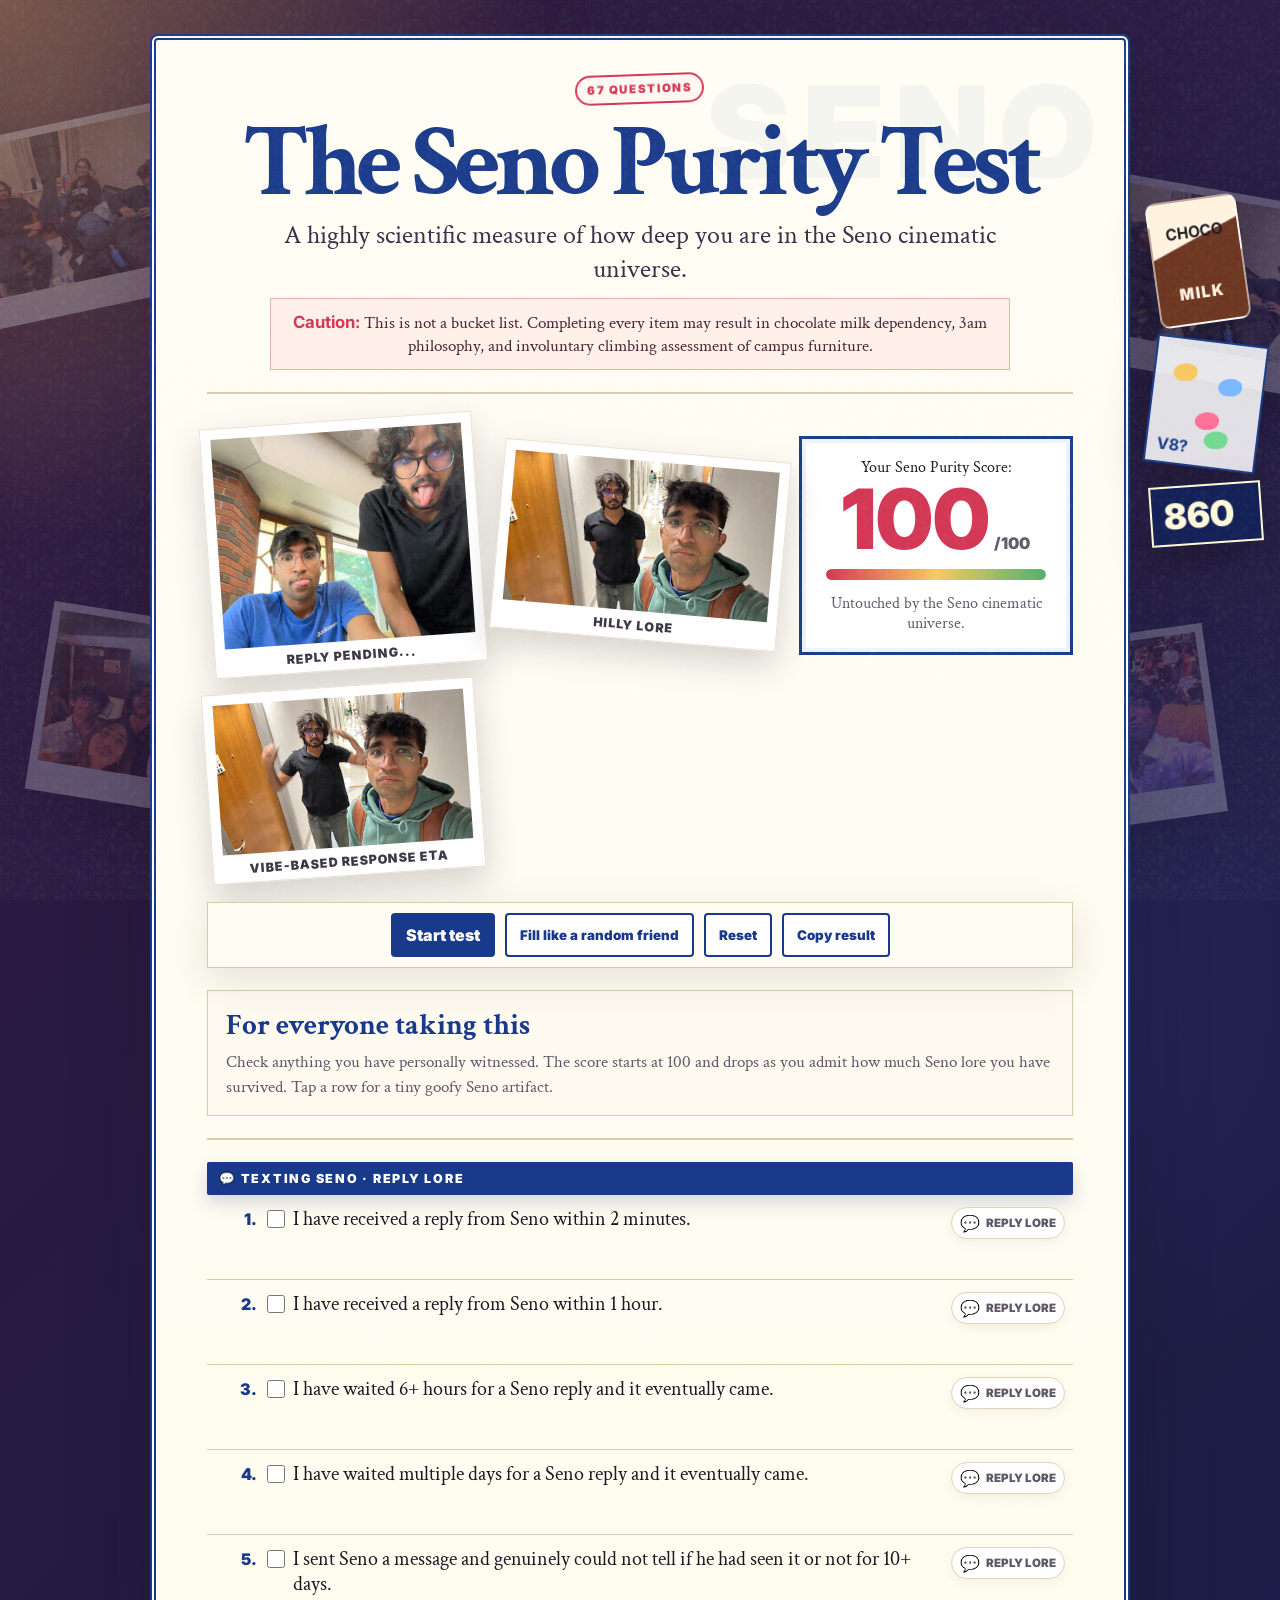
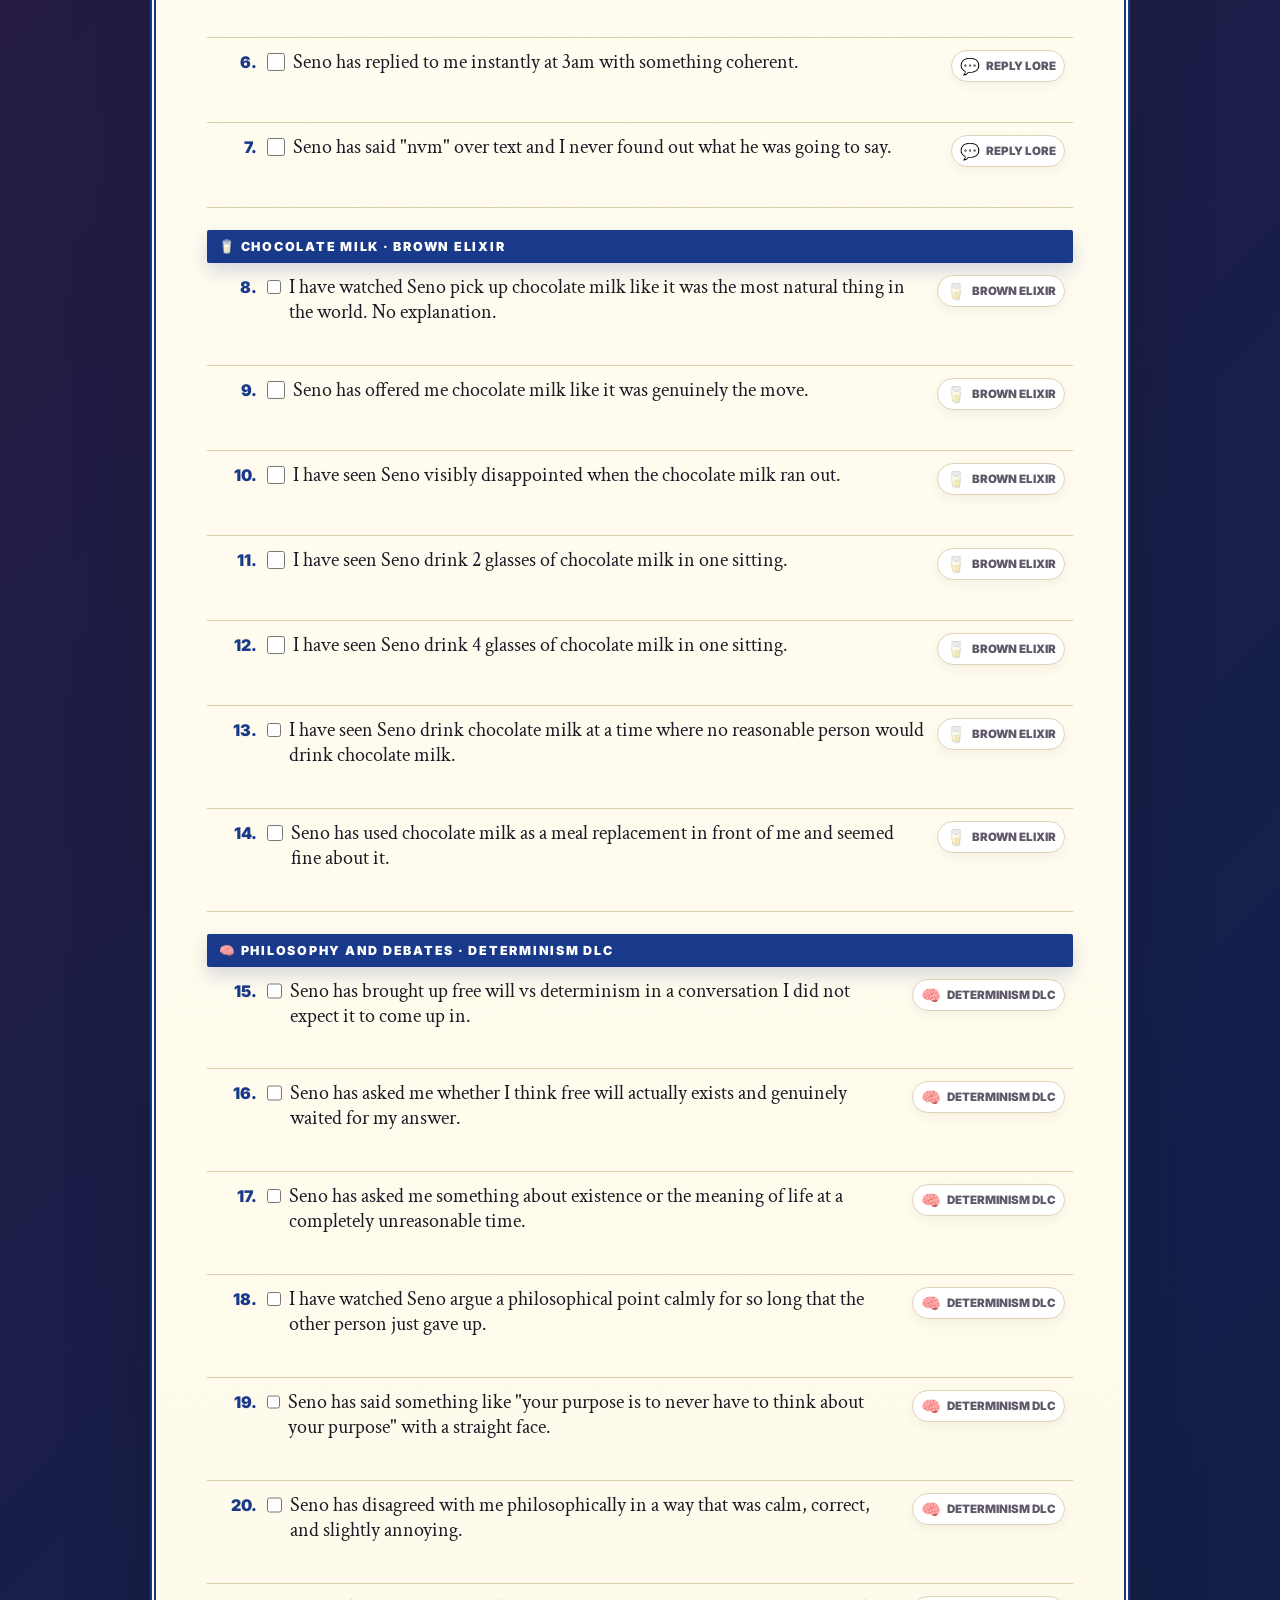
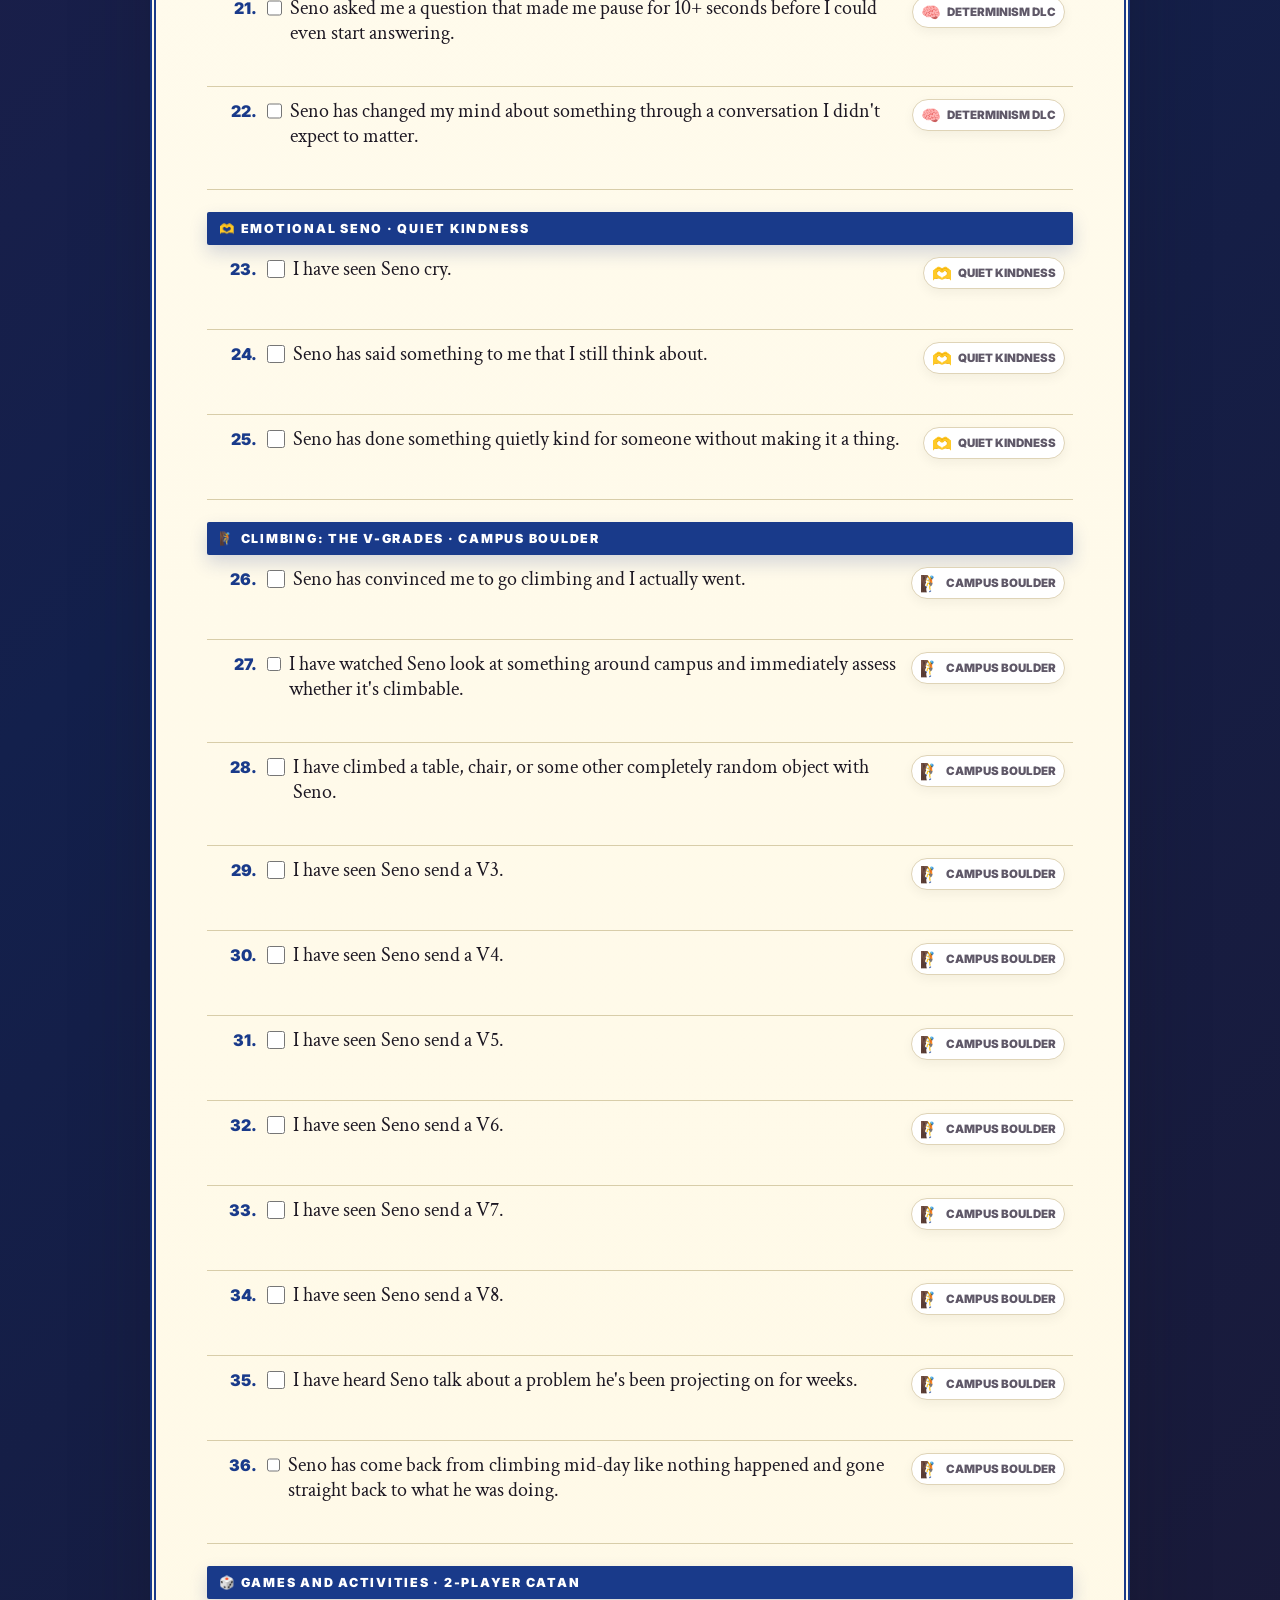
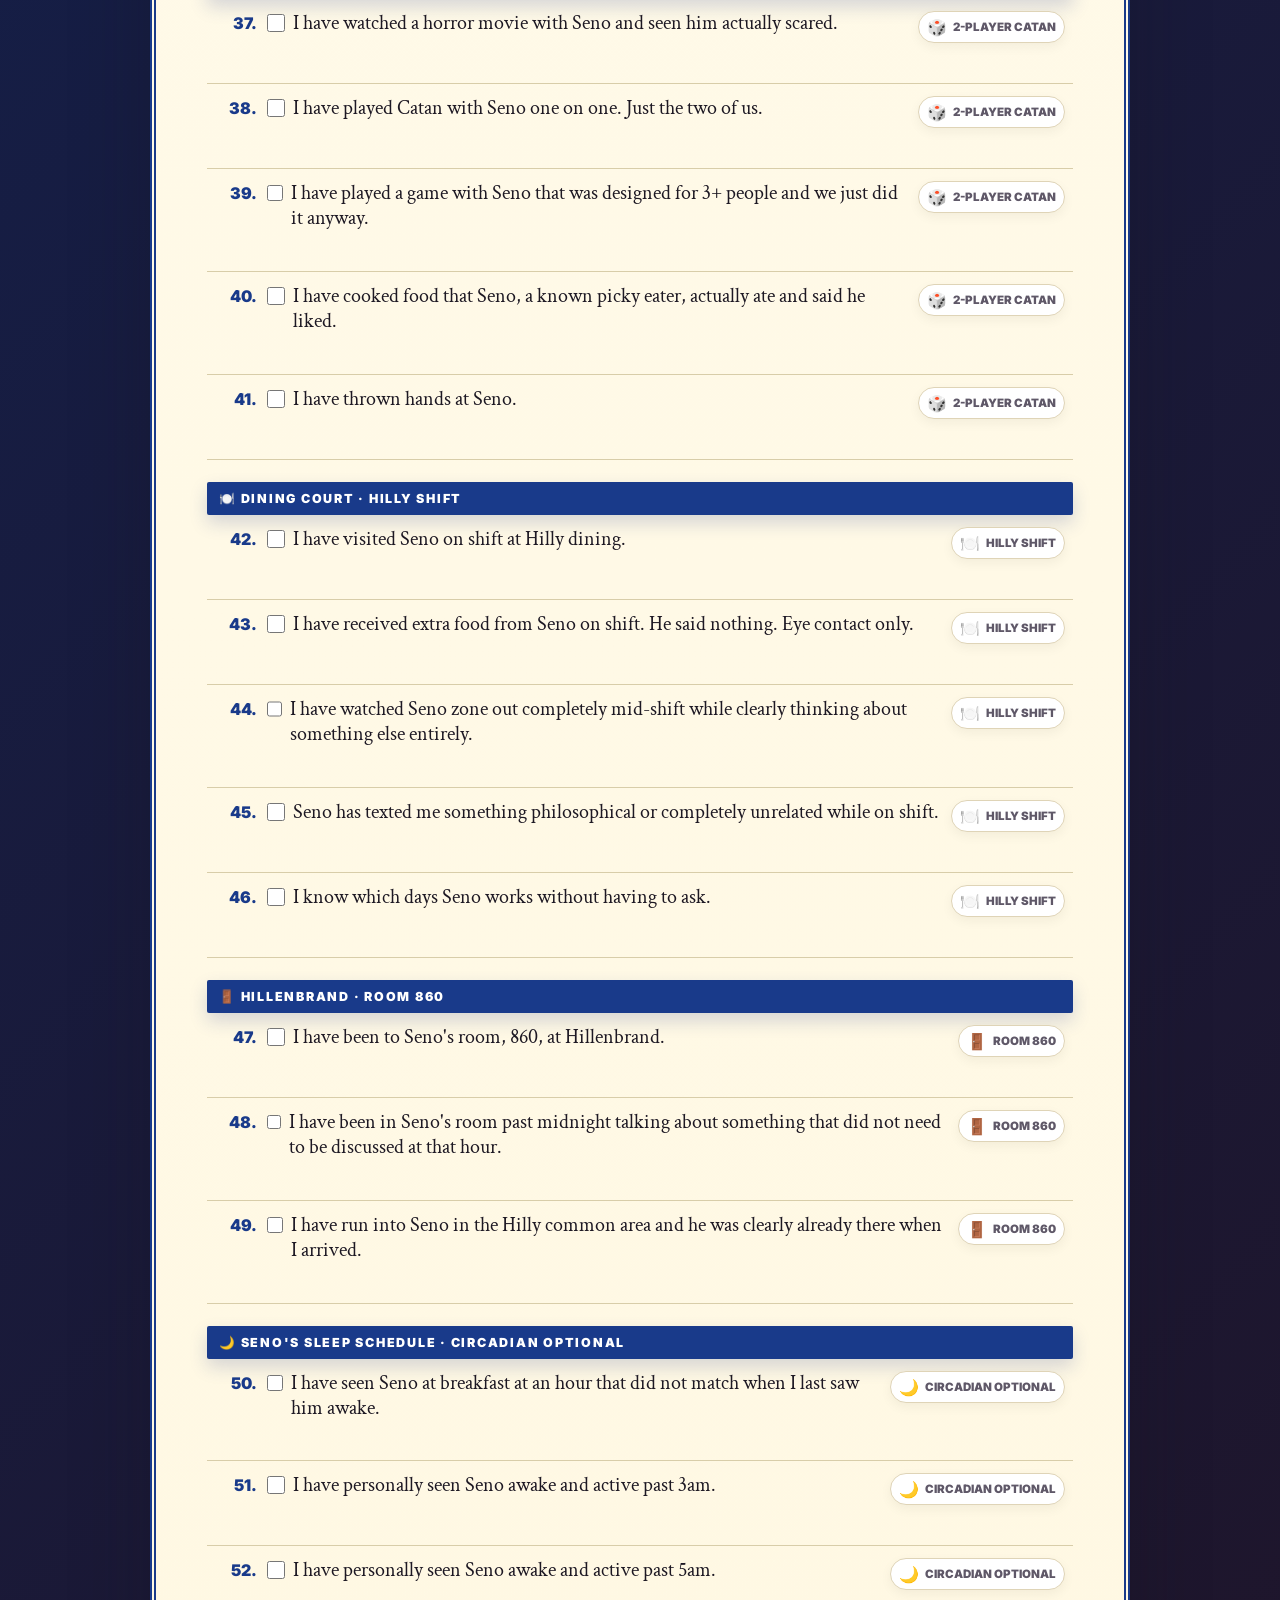
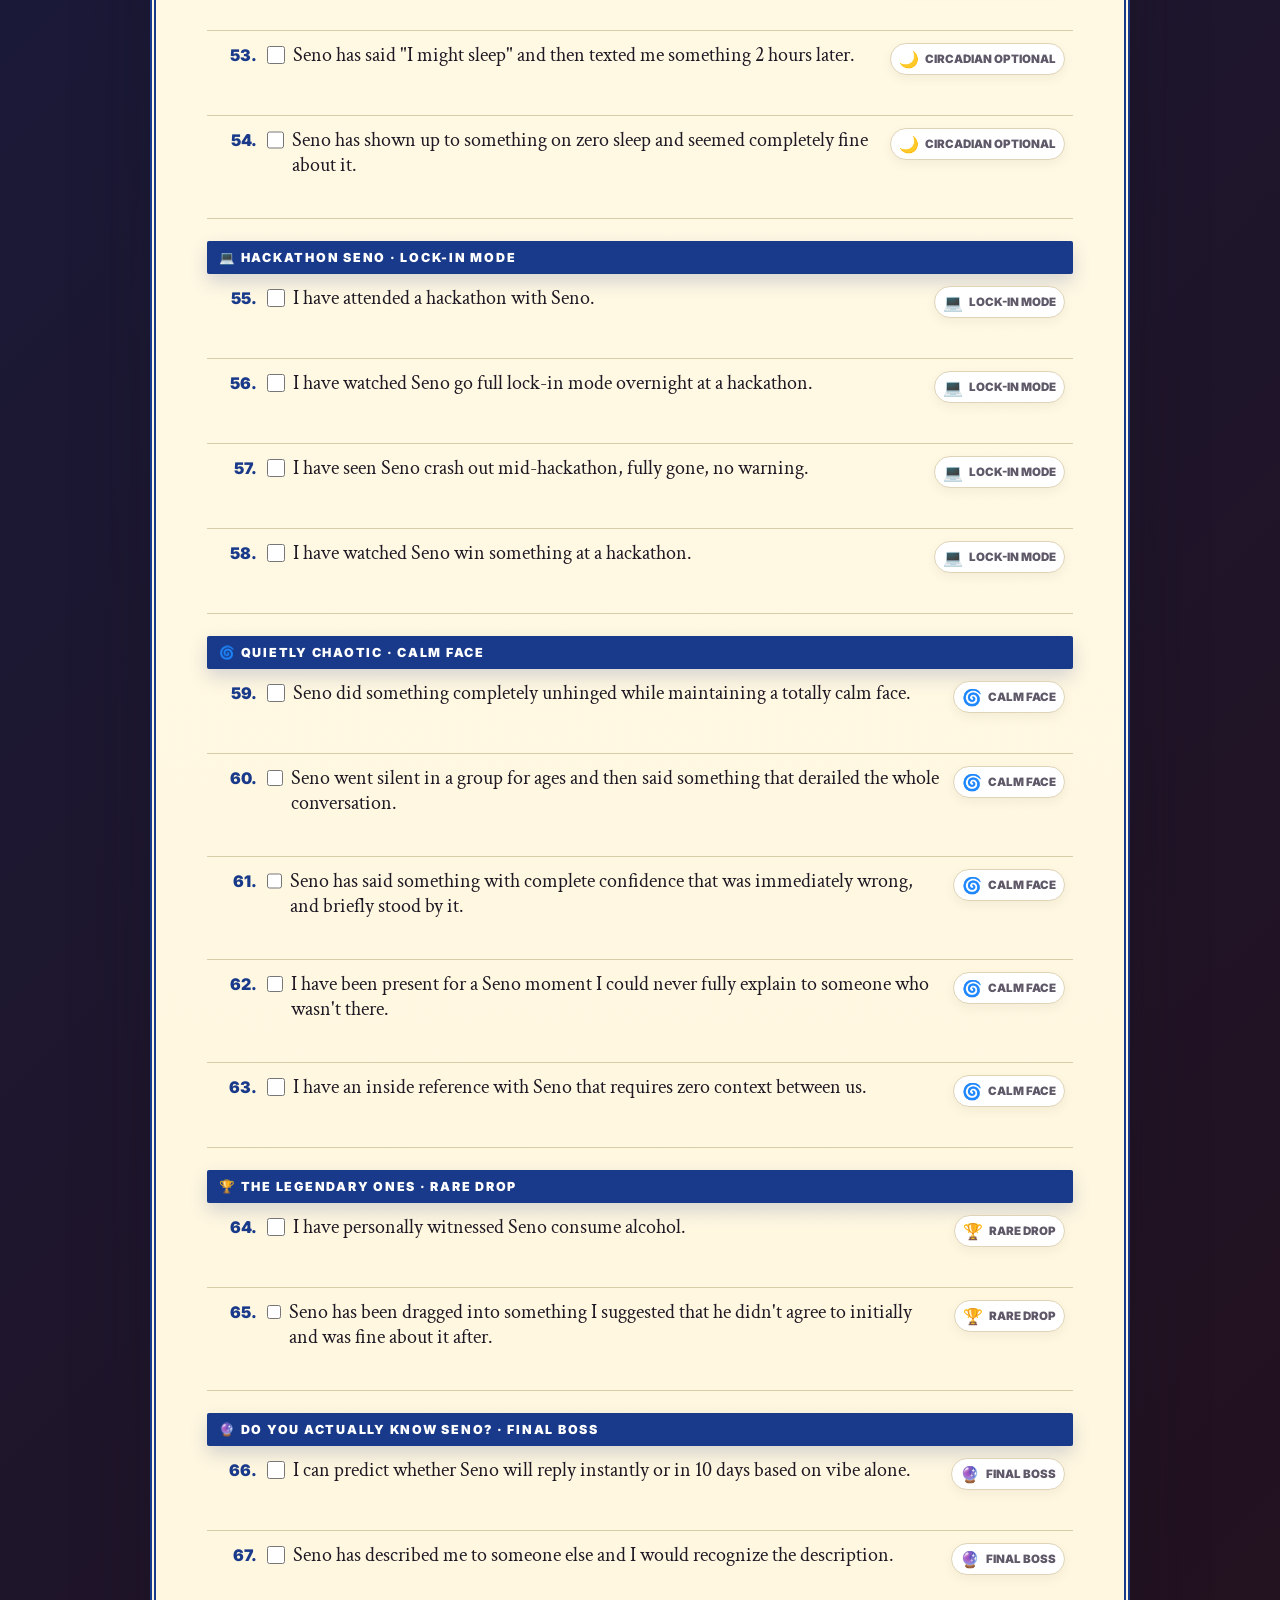
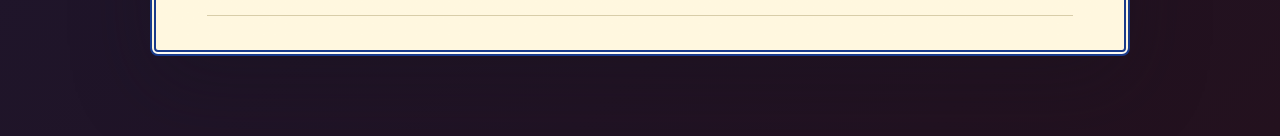
==== index.html @ 3e3de6bc "Restyle as Rice Purity style Seno test" ====
<!doctype html>
<html lang="en">
<head>
  <meta charset="utf-8" />
  <meta name="viewport" content="width=device-width, initial-scale=1" />
  <title>The Seno Purity Test</title>
  <meta name="description" content="A hella personal rice-purity-style test for everyone who knows Seno." />
  <link rel="preconnect" href="https://fonts.googleapis.com">
  <link rel="preconnect" href="https://fonts.gstatic.com" crossorigin>
  <link href="https://fonts.googleapis.com/css2?family=Crimson+Text:wght@400;600;700&family=Inter:wght@500;700;900&display=swap" rel="stylesheet">
  <link rel="stylesheet" href="styles.css" />
</head>
<body>
  <div class="bg-collage" aria-hidden="true">
    <img src="assets/seno-gallery-1.jpg" alt="" />
    <img src="assets/seno-gallery-2.jpg" alt="" />
    <img src="assets/seno-gallery-4.jpg" alt="" />
    <img src="assets/seno-gallery-8.jpg" alt="" />
  </div>

  <main class="page">
    <section class="rice-paper">
      <header class="masthead">
        <div class="stamp">67 questions</div>
        <h1>The Seno Purity Test</h1>
        <p class="subtitle">A highly scientific measure of how deep you are in the Seno cinematic universe.</p>
        <p class="caution"><strong>Caution:</strong> This is not a bucket list. Completing every item may result in chocolate milk dependency, 3am philosophy, and involuntary climbing assessment of campus furniture.</p>
      </header>

      <section class="seno-shrine" aria-label="Seno photo shrine">
        <figure class="polaroid big tilt-left"><img src="assets/seno-1.jpg" alt="Seno photo"><figcaption>reply pending...</figcaption></figure>
        <figure class="polaroid tilt-right"><img src="assets/seno-2.jpg" alt="Seno photo"><figcaption>hilly lore</figcaption></figure>
        <div class="score-box" aria-live="polite">
          <p>Your Seno Purity Score:</p>
          <output id="scoreValue">100</output>
          <span>/100</span>
          <div class="score-bar"><i id="meterFill"></i></div>
          <p id="verdict">Untouched by the Seno cinematic universe.</p>
        </div>
        <figure class="polaroid tilt-left"><img src="assets/seno-3.jpg" alt="Seno photo"><figcaption>vibe-based response ETA</figcaption></figure>
      </section>

      <nav class="actions" aria-label="test actions">
        <a href="#test" class="btn primary">Start test</a>
        <button id="randomizeBtn" class="btn" type="button">Fill like a random friend</button>
        <button id="resetBtn" class="btn" type="button">Reset</button>
        <button id="shareBtn" class="btn" type="button">Copy result</button>
      </nav>

      <section class="everyone-card">
        <h2>For everyone taking this</h2>
        <p>Check anything you have personally witnessed. The score starts at 100 and drops as you admit how much Seno lore you have survived. Tap a row for a tiny goofy Seno artifact.</p>
      </section>

      <ol class="purity-list" id="test"></ol>
    </section>

    <aside class="floating-lore" aria-label="Seno lore stickers">
      <div class="milk-3d"><b>CHOCO</b><span>MILK</span></div>
      <div class="hold-wall"><i></i><i></i><i></i><i></i><strong>V8?</strong></div>
      <div class="room-sign">860</div>
    </aside>
  </main>

  <script src="script.js"></script>
</body>
</html>
---- styles.css ----
:root{
  --ink:#1d1823;
  --muted:#5f5868;
  --paper:#fffdf4;
  --paper2:#fff7df;
  --blue:#193a8a;
  --blue2:#2c55bb;
  --red:#d23553;
  --milk:#6b351f;
  --gold:#f6c85f;
  --line:#d8cda9;
  --shadow:0 28px 80px rgba(22,18,30,.28);
}
*{box-sizing:border-box}
html{scroll-behavior:smooth}
body{
  margin:0;
  color:var(--ink);
  font-family:"Crimson Text", Georgia, serif;
  background:
    radial-gradient(circle at top left, rgba(246,200,95,.35), transparent 34rem),
    radial-gradient(circle at 80% 12%, rgba(44,85,187,.18), transparent 26rem),
    linear-gradient(135deg,#31183d 0%,#13204c 42%,#23111e 100%);
  min-height:100vh;
  overflow-x:hidden;
}
body::before{content:"";position:fixed;inset:0;pointer-events:none;opacity:.11;background-image:url("data:image/svg+xml,%3Csvg viewBox='0 0 160 160' xmlns='http://www.w3.org/2000/svg'%3E%3Cfilter id='n'%3E%3CfeTurbulence baseFrequency='.8' numOctaves='3'/%3E%3C/filter%3E%3Crect width='100%25' height='100%25' filter='url(%23n)'/%3E%3C/svg%3E");mix-blend-mode:screen;z-index:5}
.bg-collage{position:fixed;inset:0;pointer-events:none;overflow:hidden;opacity:.24;filter:saturate(1.2)}
.bg-collage img{position:absolute;width:260px;height:190px;object-fit:cover;border:8px solid #fff;border-bottom-width:30px;box-shadow:0 18px 50px rgba(0,0,0,.45);filter:blur(.2px)}
.bg-collage img:nth-child(1){left:-50px;top:120px;transform:rotate(-12deg)}
.bg-collage img:nth-child(2){right:-60px;top:190px;transform:rotate(10deg)}
.bg-collage img:nth-child(3){left:3vw;bottom:90px;transform:rotate(9deg)}
.bg-collage img:nth-child(4){right:5vw;bottom:70px;transform:rotate(-8deg)}
.page{position:relative;width:min(980px,calc(100% - 24px));margin:0 auto;padding:34px 0 80px}
.rice-paper{position:relative;background:linear-gradient(180deg,var(--paper),var(--paper2));border:6px double var(--blue);box-shadow:var(--shadow);padding:34px clamp(18px,4vw,54px);border-radius:8px}
.rice-paper::after{content:"SENO";position:absolute;right:18px;top:14px;font-family:Inter,sans-serif;font-weight:900;font-size:clamp(3rem,10vw,8rem);color:rgba(25,58,138,.045);letter-spacing:.08em;pointer-events:none}
.masthead{text-align:center;border-bottom:2px solid var(--line);padding-bottom:22px;margin-bottom:24px}
.stamp{display:inline-block;border:2px solid var(--red);color:var(--red);font-family:Inter,sans-serif;text-transform:uppercase;font-weight:900;letter-spacing:.14em;font-size:.72rem;padding:6px 10px;border-radius:999px;transform:rotate(-2deg);background:#fff7f2}
h1{font-size:clamp(3.1rem,8vw,6.7rem);line-height:.86;margin:16px 0 10px;color:var(--blue);letter-spacing:-.055em;text-wrap:balance}
.subtitle{font-size:clamp(1.2rem,2.6vw,1.65rem);margin:0 auto 12px;max-width:720px;color:#382d48}.caution{max-width:740px;margin:0 auto;padding:12px 16px;border:1px solid #e4b4a3;background:#fff1e9;color:#4a2130;font-size:1.05rem;line-height:1.35}.caution strong{font-family:Inter,sans-serif;color:var(--red)}
.seno-shrine{display:grid;grid-template-columns:1fr 1.05fr 1fr;gap:16px;align-items:center;margin:26px 0}.polaroid{margin:0;background:white;padding:10px 10px 28px;border:1px solid #e9e1ce;box-shadow:0 14px 34px rgba(39,28,54,.2);position:relative}.polaroid img{width:100%;height:150px;object-fit:cover;display:block;filter:saturate(1.08) contrast(1.02)}.polaroid.big img{height:210px}.polaroid figcaption{position:absolute;bottom:6px;left:10px;right:10px;text-align:center;font-family:Inter,sans-serif;font-weight:900;color:#3b3444;font-size:.78rem;text-transform:uppercase;letter-spacing:.08em}.tilt-left{transform:rotate(-4deg)}.tilt-right{transform:rotate(5deg)}
.score-box{text-align:center;border:3px solid var(--blue);background:#fff;padding:18px 14px;box-shadow:inset 0 0 0 4px #eef2ff}.score-box p{margin:0 0 8px}.score-box output{font-family:Inter,sans-serif;font-weight:900;color:var(--red);font-size:5.2rem;line-height:.8}.score-box span{font-family:Inter,sans-serif;font-weight:900;color:var(--muted)}.score-bar{height:11px;background:#e8dfc2;border-radius:999px;overflow:hidden;margin:14px auto;max-width:220px}.score-bar i{display:block;height:100%;width:100%;background:linear-gradient(90deg,var(--red),var(--gold),#4fb06d);border-radius:inherit;transition:width .25s}.score-box #verdict{font-size:1rem;color:var(--muted);line-height:1.25;margin:0 auto;max-width:260px}
.actions{position:sticky;top:8px;z-index:4;display:flex;justify-content:center;gap:10px;flex-wrap:wrap;margin:20px 0;padding:10px;border:1px solid var(--line);background:rgba(255,253,244,.92);backdrop-filter:blur(14px);box-shadow:0 12px 40px rgba(40,31,47,.12)}.btn{font-family:Inter,sans-serif;border:2px solid var(--blue);background:white;color:var(--blue);font-weight:900;padding:10px 13px;border-radius:4px;cursor:pointer;text-decoration:none;transition:transform .15s,box-shadow .15s}.btn:hover{transform:translateY(-2px);box-shadow:0 8px 18px rgba(25,58,138,.15)}.btn.primary{background:var(--blue);color:white}.everyone-card{border:1px solid var(--line);background:#fffaf0;padding:16px 18px;margin:22px 0}.everyone-card h2{margin:0 0 6px;color:var(--blue);font-size:1.8rem}.everyone-card p{margin:0;color:var(--muted);font-size:1.08rem;line-height:1.4}
.purity-list{list-style:none;counter-reset:item;margin:0;padding:0;display:grid;gap:0;border-top:2px solid var(--line)}.question{counter-increment:item;position:relative;display:grid;grid-template-columns:42px 1fr auto;gap:10px;align-items:start;padding:12px 8px;border-bottom:1px solid var(--line);transition:background .15s,transform .15s}.question:hover{background:#fff5db}.question.checked{background:#f2f6ff}.question::before{content:counter(item) ".";font-family:Inter,sans-serif;font-weight:900;color:var(--blue);padding-top:2px;text-align:right}.question input{width:18px;height:18px;margin:3px 8px 0 0;accent-color:var(--blue);cursor:pointer}.q-main{display:flex;align-items:flex-start;line-height:1.28;font-size:1.22rem}.q-main label{cursor:pointer}.q-badge{font-family:Inter,sans-serif;display:flex;align-items:center;gap:6px;background:white;border:1px solid #dfd4b7;border-radius:999px;padding:5px 8px;color:var(--muted);font-size:.72rem;font-weight:900;text-transform:uppercase;white-space:nowrap;box-shadow:0 4px 12px rgba(0,0,0,.05)}.q-badge b{font-size:1rem}.question .goof{grid-column:2/4;margin-top:2px;color:#806d56;font-style:italic;font-size:1rem;max-height:0;overflow:hidden;transition:max-height .2s}.question:hover .goof,.question.checked .goof{max-height:80px}.category-break{grid-column:1/-1;margin:22px 0 0;padding:9px 12px;background:var(--blue);color:white;font-family:Inter,sans-serif;font-size:.78rem;font-weight:900;text-transform:uppercase;letter-spacing:.14em;border-radius:2px;box-shadow:0 8px 18px rgba(25,58,138,.18)}
.floating-lore{position:fixed;right:18px;top:22vh;display:grid;gap:16px;z-index:2;pointer-events:none}.milk-3d,.hold-wall,.room-sign{box-shadow:0 18px 44px rgba(0,0,0,.26);transform-style:preserve-3d}.milk-3d{width:96px;height:126px;background:linear-gradient(160deg,#fff3df 0 35%,var(--milk) 36%);border:2px solid rgba(255,255,255,.55);border-radius:10px;display:grid;place-items:center;text-align:center;transform:rotate(-8deg) rotateY(-18deg);font-family:Inter,sans-serif;font-weight:900}.milk-3d span{color:#fff3df;letter-spacing:.12em}.hold-wall{width:112px;height:128px;background:rgba(255,255,255,.86);border:2px solid var(--blue);position:relative;transform:rotate(7deg)}.hold-wall i{position:absolute;width:24px;height:18px;border-radius:58% 42% 55% 45%;background:var(--gold)}.hold-wall i:nth-child(1){left:18px;top:24px}.hold-wall i:nth-child(2){right:20px;top:34px;background:#78b7ff}.hold-wall i:nth-child(3){left:45px;top:70px;background:#ff6e95}.hold-wall i:nth-child(4){right:28px;bottom:18px;background:#72d891}.hold-wall strong{position:absolute;left:10px;bottom:8px;color:var(--blue);font-family:Inter,sans-serif}.room-sign{background:#101e55;color:#fff8d9;border:2px solid #fff8d9;font-family:Inter,sans-serif;font-size:2.2rem;font-weight:900;padding:7px 12px;transform:rotate(-4deg)}
@media (max-width:1050px){.floating-lore{display:none}}
@media (max-width:760px){.page{width:min(100% - 14px,980px);padding-top:12px}.rice-paper{padding:22px 12px;border-width:4px}.seno-shrine{grid-template-columns:1fr}.polaroid{max-width:340px;margin:auto}.score-box{order:-1}.question{grid-template-columns:34px 1fr}.q-badge{grid-column:2;justify-self:start}.question .goof{grid-column:2}.q-main{font-size:1.1rem}.actions{position:static}.bg-collage{display:none}}
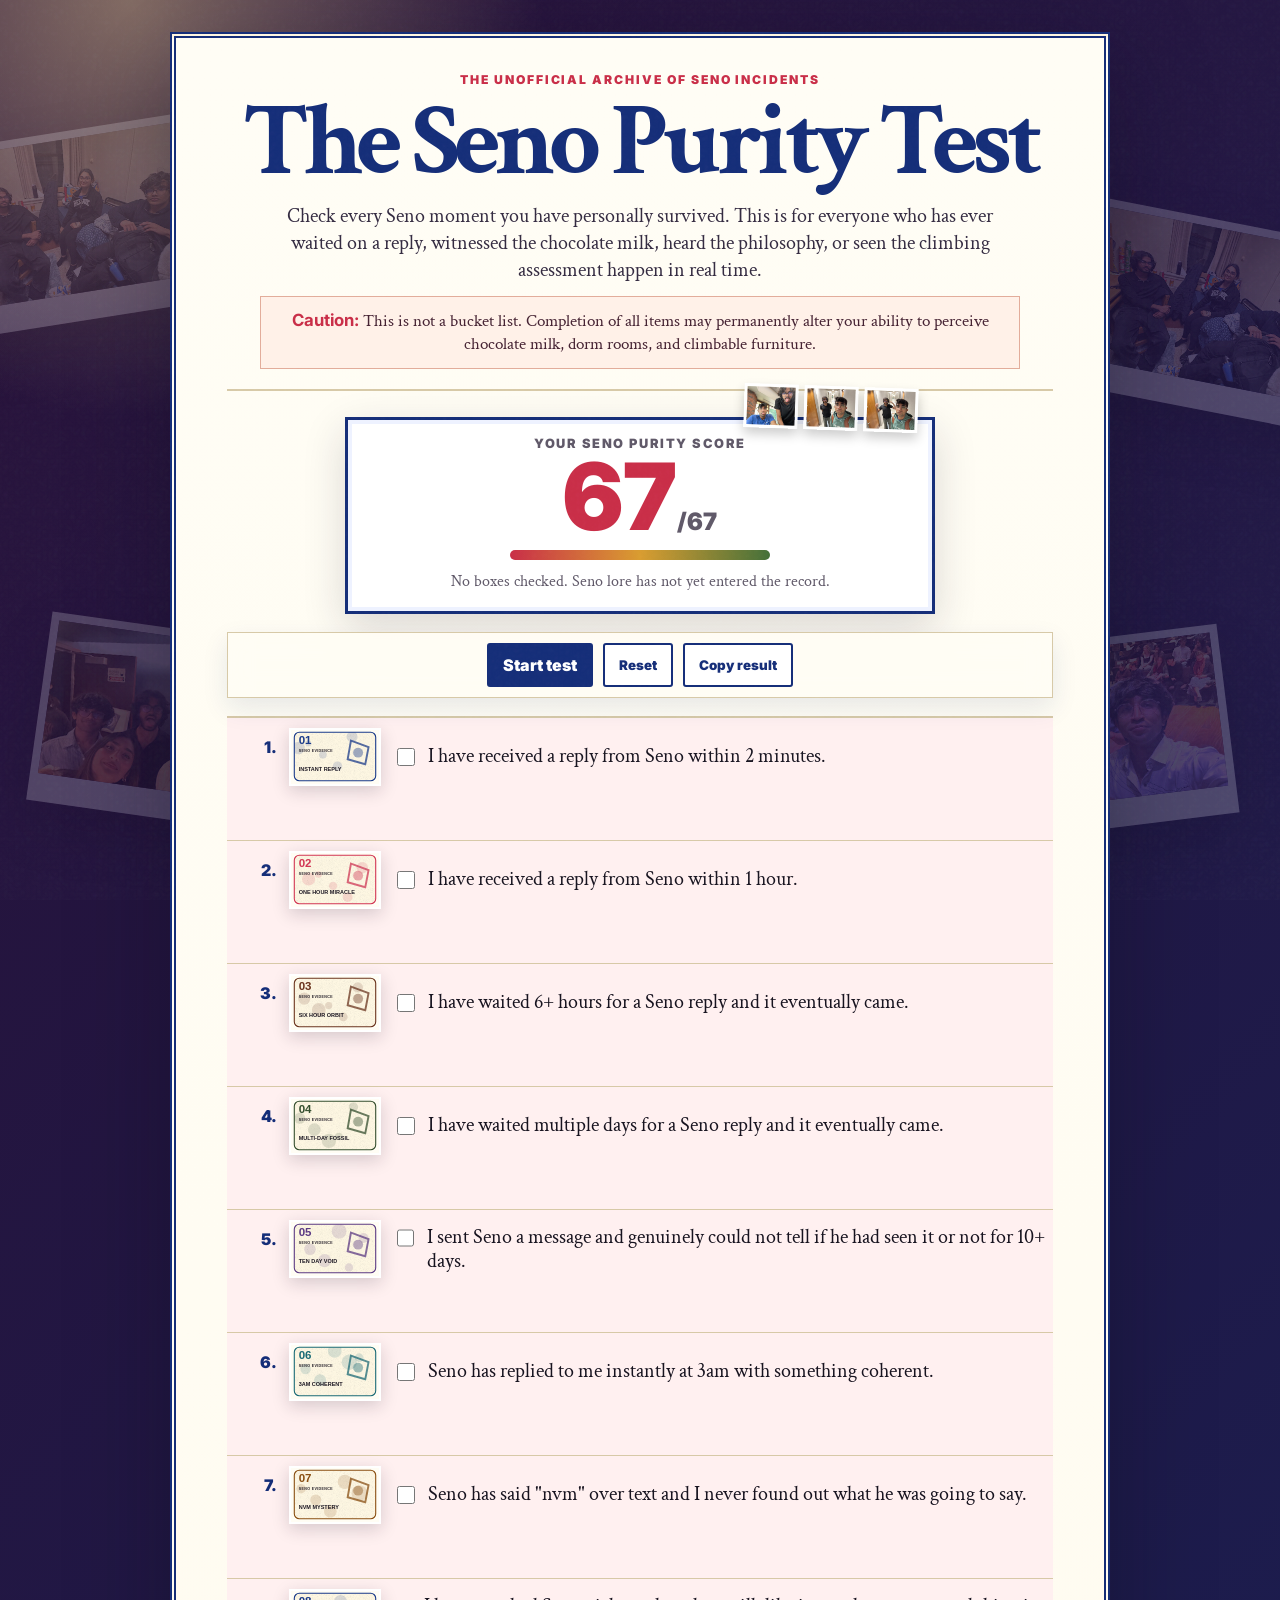
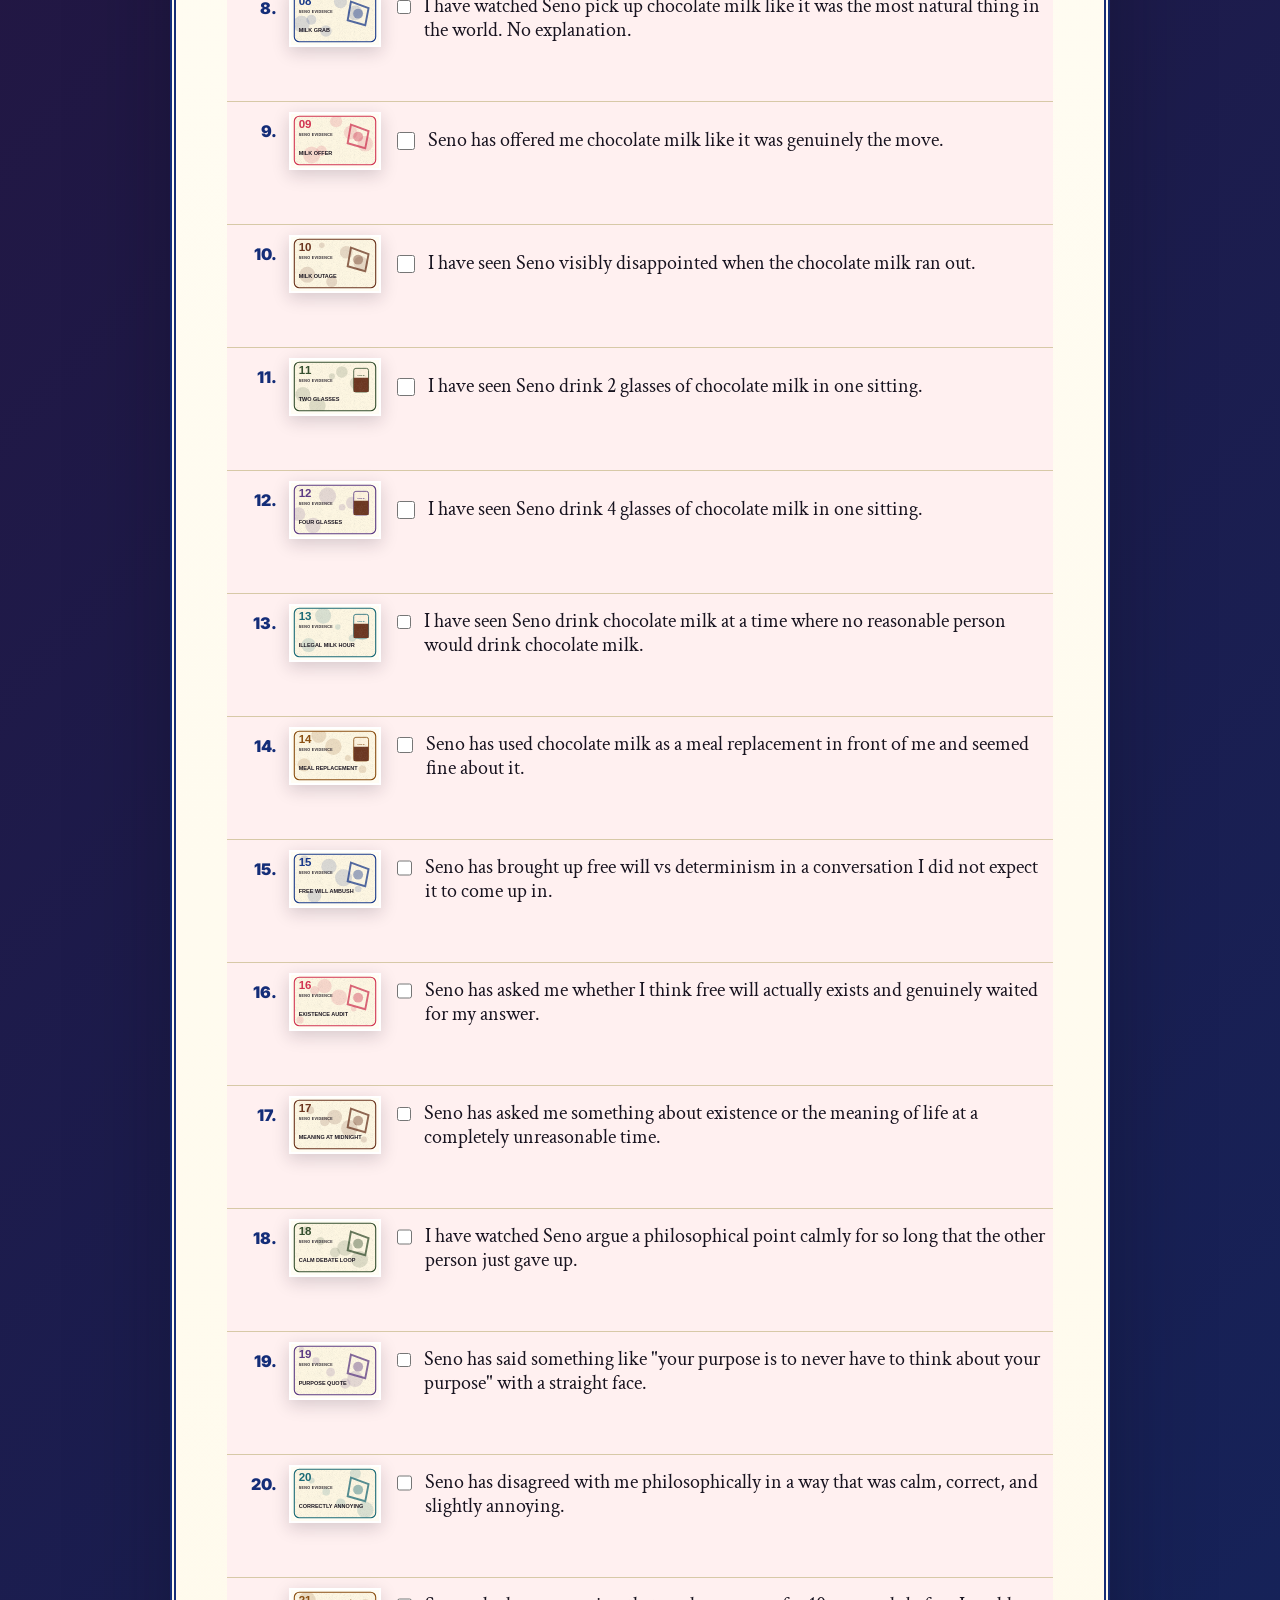
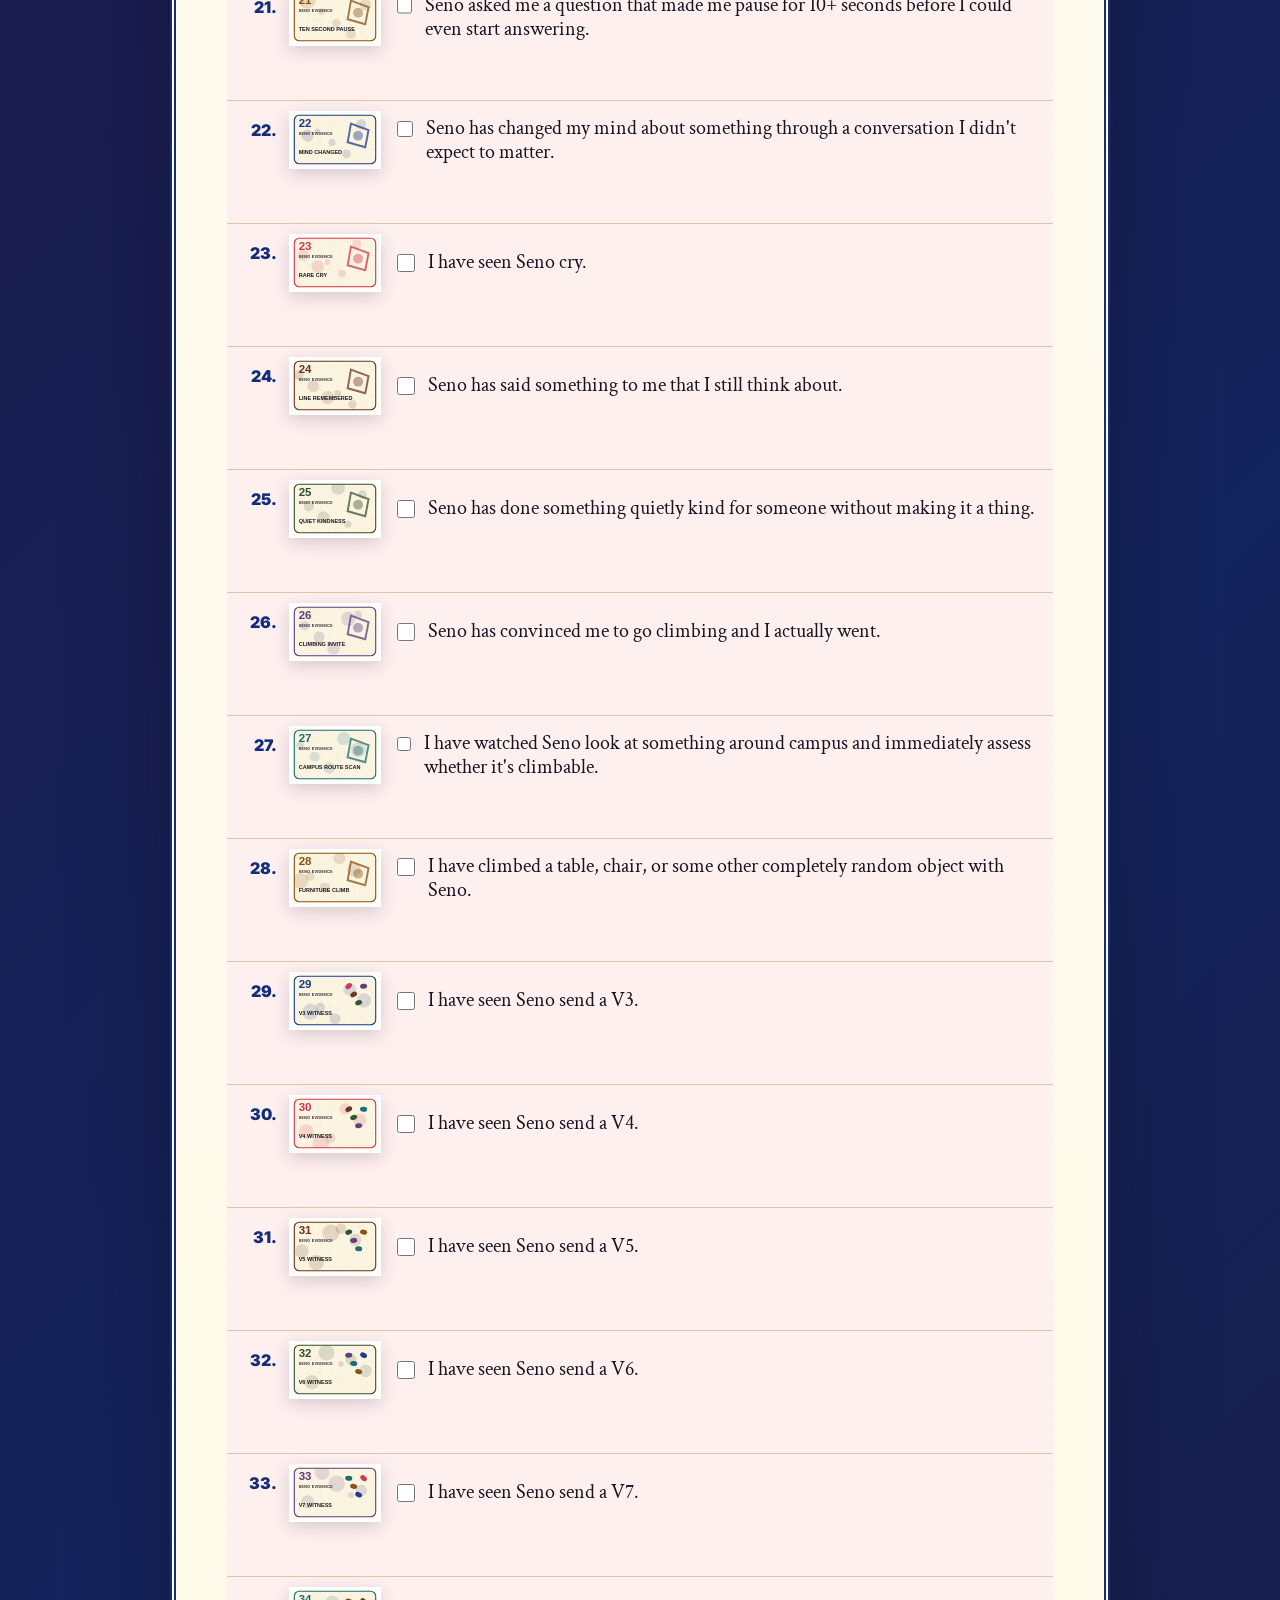
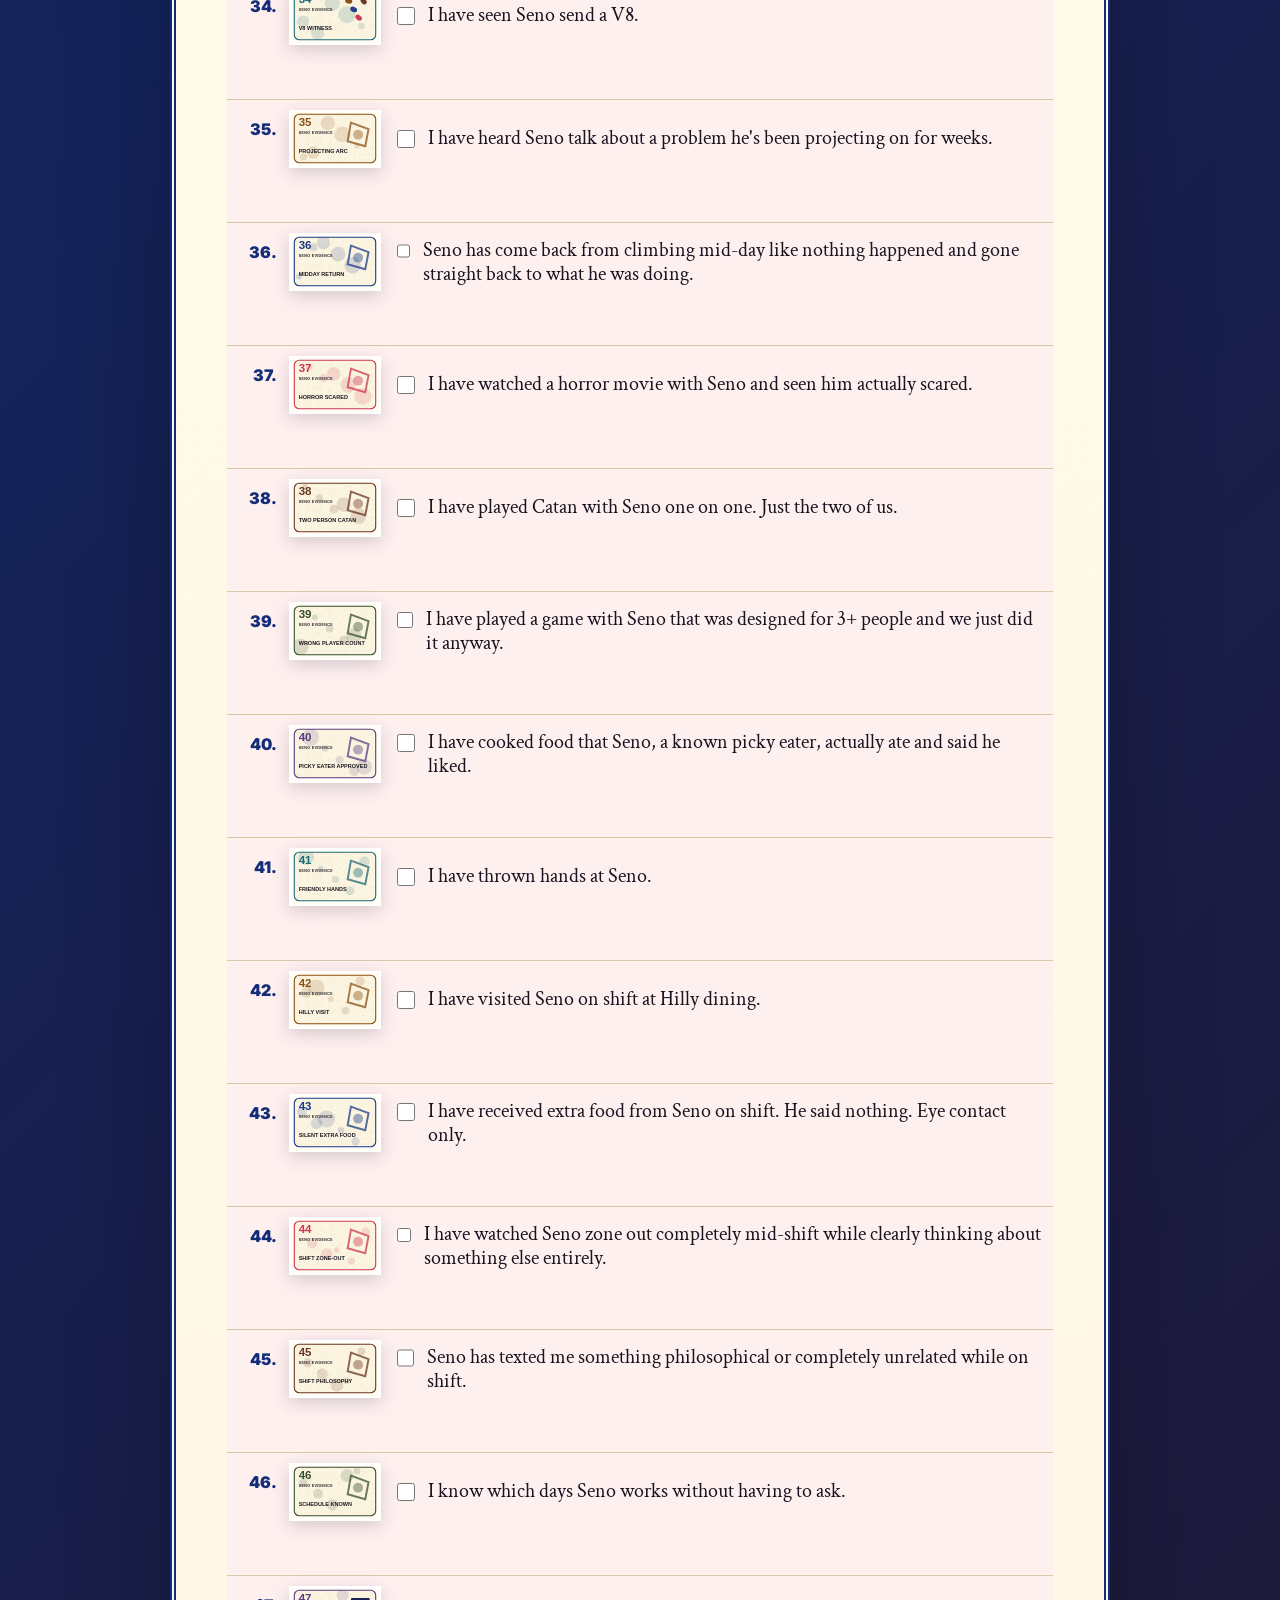
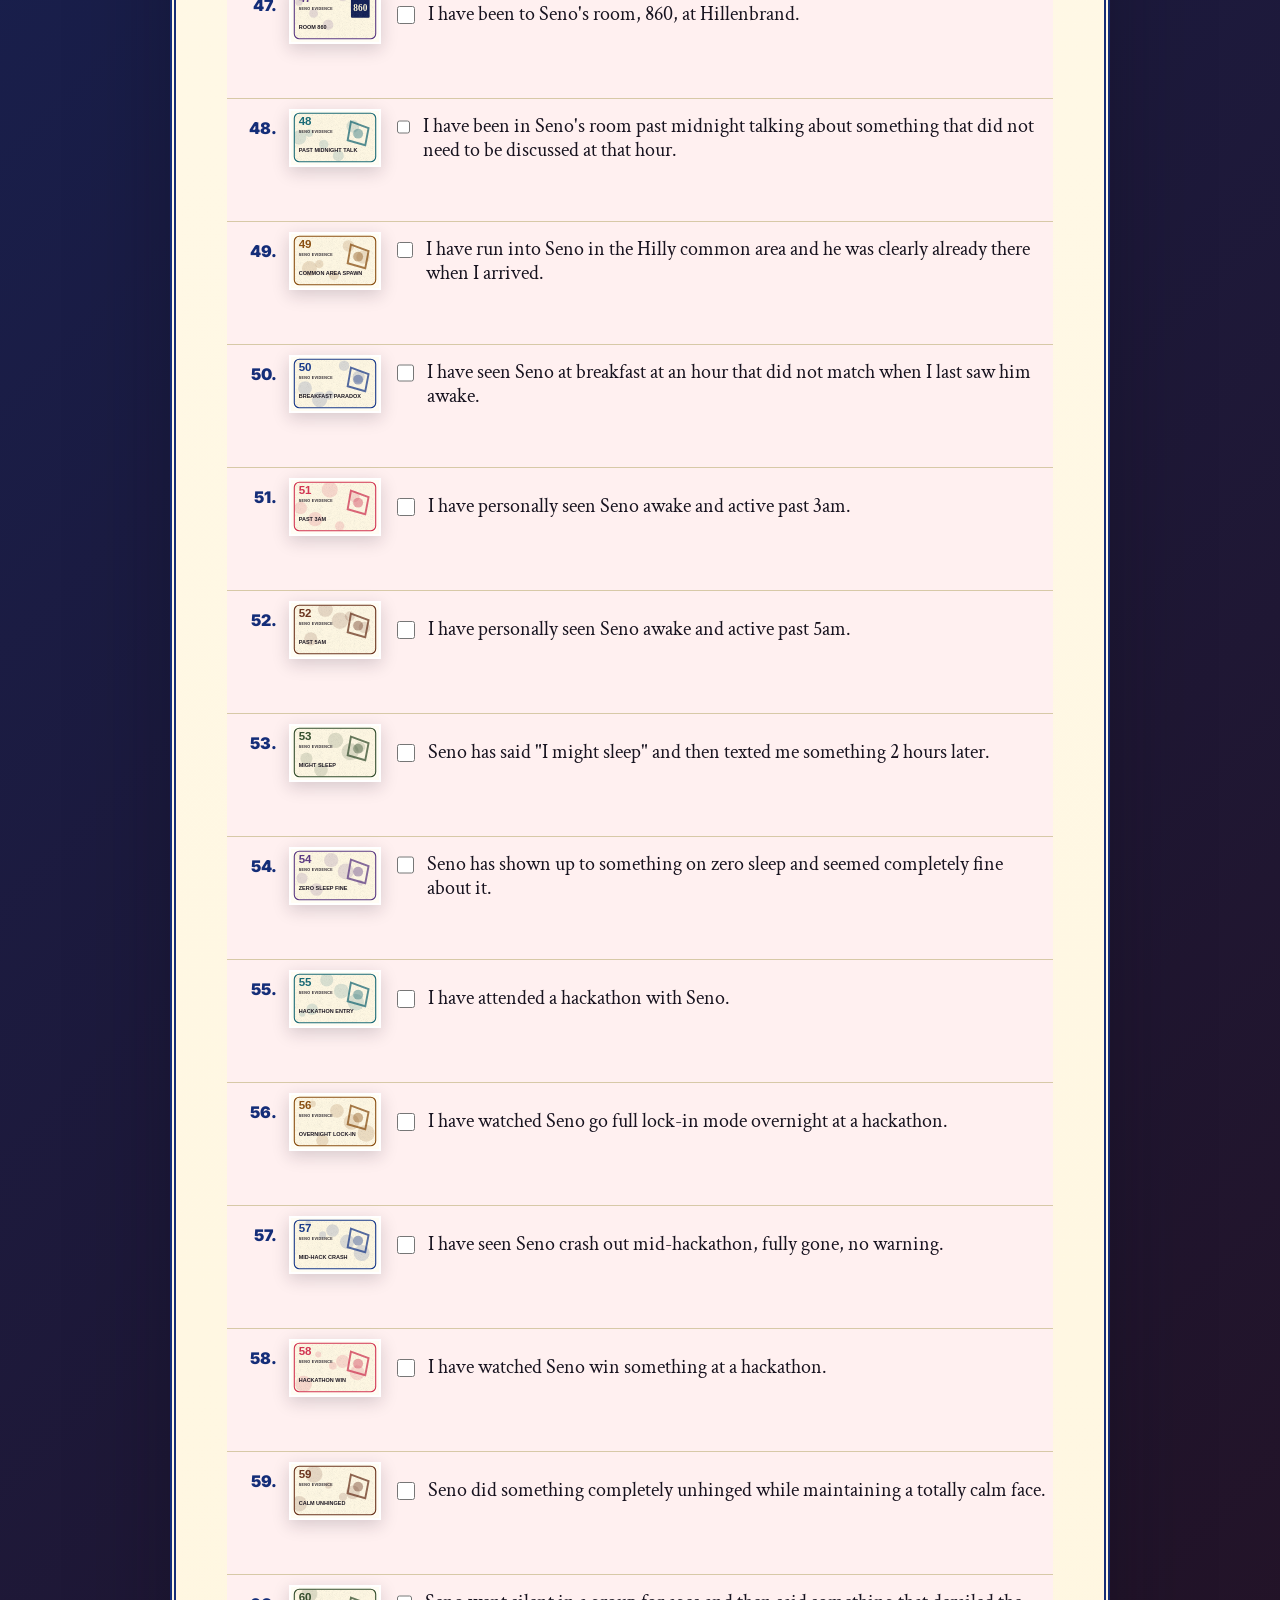
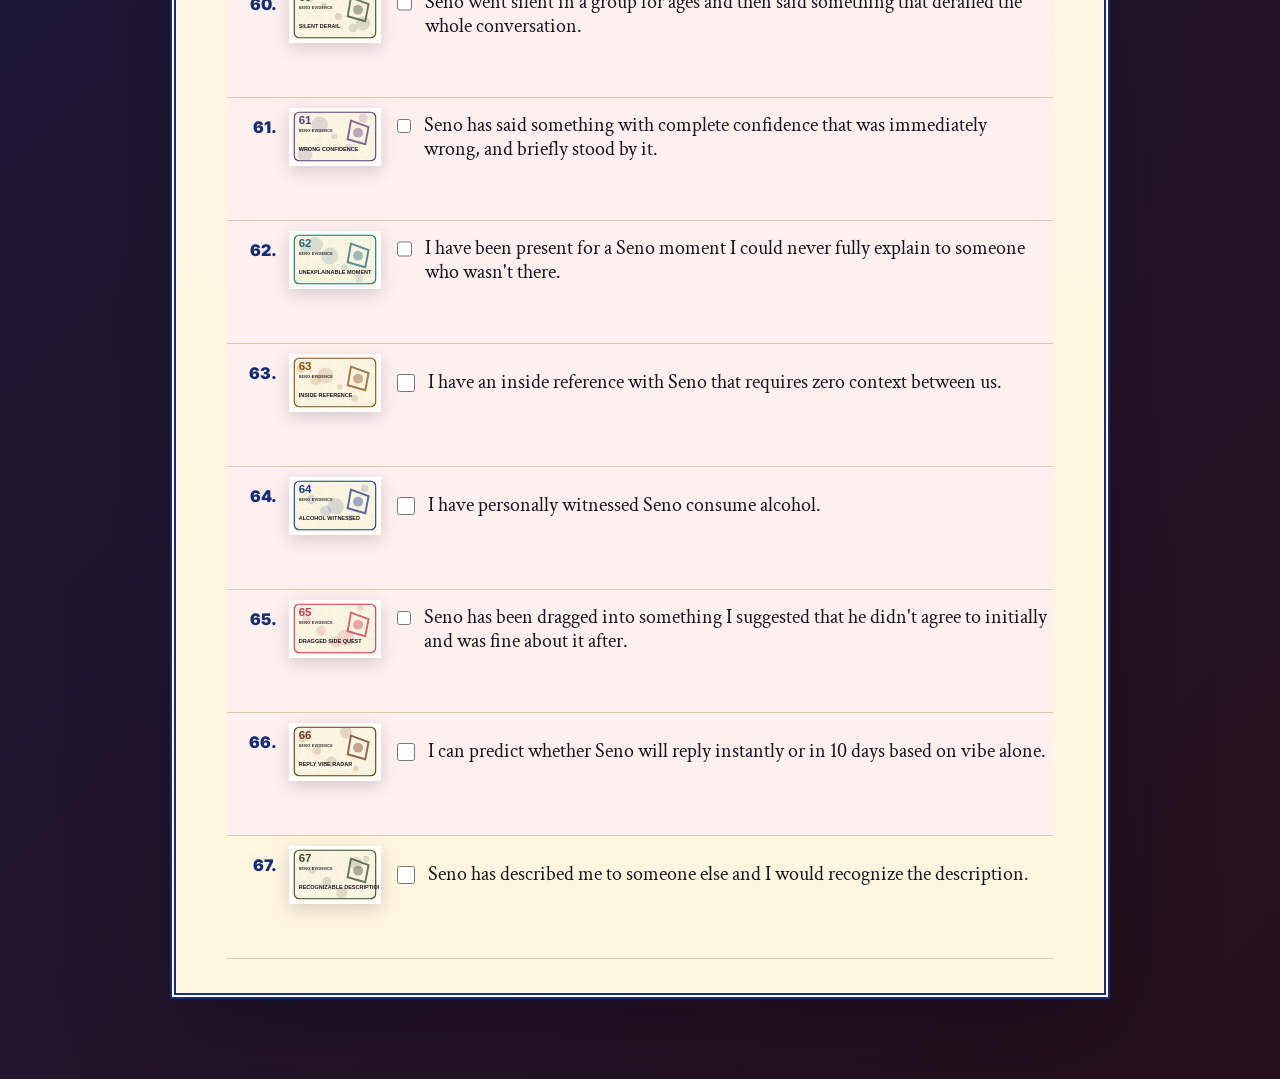
==== commit 848310b4: "Add 67 generated Seno evidence images" ====
--- a/index.html
+++ b/index.html
@@ -4,62 +4,47 @@
   <meta charset="utf-8" />
   <meta name="viewport" content="width=device-width, initial-scale=1" />
   <title>The Seno Purity Test</title>
-  <meta name="description" content="A hella personal rice-purity-style test for everyone who knows Seno." />
+  <meta name="description" content="A personal Rice Purity Test-style checklist for Seno lore." />
   <link rel="preconnect" href="https://fonts.googleapis.com">
   <link rel="preconnect" href="https://fonts.gstatic.com" crossorigin>
-  <link href="https://fonts.googleapis.com/css2?family=Crimson+Text:wght@400;600;700&family=Inter:wght@500;700;900&display=swap" rel="stylesheet">
+  <link href="https://fonts.googleapis.com/css2?family=Crimson+Text:wght@400;600;700&family=Inter:wght@600;800;900&display=swap" rel="stylesheet">
   <link rel="stylesheet" href="styles.css" />
 </head>
 <body>
-  <div class="bg-collage" aria-hidden="true">
+  <div class="photo-haze" aria-hidden="true">
     <img src="assets/seno-gallery-1.jpg" alt="" />
     <img src="assets/seno-gallery-2.jpg" alt="" />
     <img src="assets/seno-gallery-4.jpg" alt="" />
     <img src="assets/seno-gallery-8.jpg" alt="" />
   </div>
 
-  <main class="page">
-    <section class="rice-paper">
-      <header class="masthead">
-        <div class="stamp">67 questions</div>
-        <h1>The Seno Purity Test</h1>
-        <p class="subtitle">A highly scientific measure of how deep you are in the Seno cinematic universe.</p>
-        <p class="caution"><strong>Caution:</strong> This is not a bucket list. Completing every item may result in chocolate milk dependency, 3am philosophy, and involuntary climbing assessment of campus furniture.</p>
-      </header>
+  <main class="paper">
+    <header class="masthead">
+      <p class="kicker">The unofficial archive of Seno incidents</p>
+      <h1>The Seno Purity Test</h1>
+      <p class="intro">Check every Seno moment you have personally survived. This is for everyone who has ever waited on a reply, witnessed the chocolate milk, heard the philosophy, or seen the climbing assessment happen in real time.</p>
+      <p class="warning"><strong>Caution:</strong> This is not a bucket list. Completion of all items may permanently alter your ability to perceive chocolate milk, dorm rooms, and climbable furniture.</p>
+    </header>
 
-      <section class="seno-shrine" aria-label="Seno photo shrine">
-        <figure class="polaroid big tilt-left"><img src="assets/seno-1.jpg" alt="Seno photo"><figcaption>reply pending...</figcaption></figure>
-        <figure class="polaroid tilt-right"><img src="assets/seno-2.jpg" alt="Seno photo"><figcaption>hilly lore</figcaption></figure>
-        <div class="score-box" aria-live="polite">
-          <p>Your Seno Purity Score:</p>
-          <output id="scoreValue">100</output>
-          <span>/100</span>
-          <div class="score-bar"><i id="meterFill"></i></div>
-          <p id="verdict">Untouched by the Seno cinematic universe.</p>
-        </div>
-        <figure class="polaroid tilt-left"><img src="assets/seno-3.jpg" alt="Seno photo"><figcaption>vibe-based response ETA</figcaption></figure>
-      </section>
-
-      <nav class="actions" aria-label="test actions">
-        <a href="#test" class="btn primary">Start test</a>
-        <button id="randomizeBtn" class="btn" type="button">Fill like a random friend</button>
-        <button id="resetBtn" class="btn" type="button">Reset</button>
-        <button id="shareBtn" class="btn" type="button">Copy result</button>
-      </nav>
-
-      <section class="everyone-card">
-        <h2>For everyone taking this</h2>
-        <p>Check anything you have personally witnessed. The score starts at 100 and drops as you admit how much Seno lore you have survived. Tap a row for a tiny goofy Seno artifact.</p>
-      </section>
-
-      <ol class="purity-list" id="test"></ol>
+    <section class="score-card" aria-live="polite">
+      <div class="photo-strip" aria-hidden="true">
+        <img src="assets/seno-1.jpg" alt="" />
+        <img src="assets/seno-2.jpg" alt="" />
+        <img src="assets/seno-3.jpg" alt="" />
+      </div>
+      <p class="score-label">Your Seno Purity Score</p>
+      <div class="score-line"><output id="scoreValue">67</output><span id="scoreTotal">/67</span></div>
+      <div class="score-bar"><i id="meterFill"></i></div>
+      <p id="verdict">No boxes checked. Seno lore has not yet entered the record.</p>
     </section>
 
-    <aside class="floating-lore" aria-label="Seno lore stickers">
-      <div class="milk-3d"><b>CHOCO</b><span>MILK</span></div>
-      <div class="hold-wall"><i></i><i></i><i></i><i></i><strong>V8?</strong></div>
-      <div class="room-sign">860</div>
-    </aside>
+    <nav class="actions" aria-label="test actions">
+      <a href="#test" class="btn primary">Start test</a>
+      <button id="resetBtn" class="btn" type="button">Reset</button>
+      <button id="shareBtn" class="btn" type="button">Copy result</button>
+    </nav>
+
+    <ol class="purity-list" id="test"></ol>
   </main>
 
   <script src="script.js"></script>
--- a/styles.css
+++ b/styles.css
@@ -1,47 +1,20 @@
 :root{
-  --ink:#1d1823;
+  --ink:#17131f;
   --muted:#5f5868;
-  --paper:#fffdf4;
-  --paper2:#fff7df;
-  --blue:#193a8a;
-  --blue2:#2c55bb;
-  --red:#d23553;
-  --milk:#6b351f;
-  --gold:#f6c85f;
-  --line:#d8cda9;
-  --shadow:0 28px 80px rgba(22,18,30,.28);
+  --paper:#fffdf5;
+  --paper-warm:#fff6df;
+  --blue:#142d78;
+  --red:#c92d47;
+  --line:#d7c9a7;
+  --shadow:0 30px 90px rgba(13,10,22,.34);
 }
 *{box-sizing:border-box}
 html{scroll-behavior:smooth}
-body{
-  margin:0;
-  color:var(--ink);
-  font-family:"Crimson Text", Georgia, serif;
-  background:
-    radial-gradient(circle at top left, rgba(246,200,95,.35), transparent 34rem),
-    radial-gradient(circle at 80% 12%, rgba(44,85,187,.18), transparent 26rem),
-    linear-gradient(135deg,#31183d 0%,#13204c 42%,#23111e 100%);
-  min-height:100vh;
-  overflow-x:hidden;
-}
-body::before{content:"";position:fixed;inset:0;pointer-events:none;opacity:.11;background-image:url("data:image/svg+xml,%3Csvg viewBox='0 0 160 160' xmlns='http://www.w3.org/2000/svg'%3E%3Cfilter id='n'%3E%3CfeTurbulence baseFrequency='.8' numOctaves='3'/%3E%3C/filter%3E%3Crect width='100%25' height='100%25' filter='url(%23n)'/%3E%3C/svg%3E");mix-blend-mode:screen;z-index:5}
-.bg-collage{position:fixed;inset:0;pointer-events:none;overflow:hidden;opacity:.24;filter:saturate(1.2)}
-.bg-collage img{position:absolute;width:260px;height:190px;object-fit:cover;border:8px solid #fff;border-bottom-width:30px;box-shadow:0 18px 50px rgba(0,0,0,.45);filter:blur(.2px)}
-.bg-collage img:nth-child(1){left:-50px;top:120px;transform:rotate(-12deg)}
-.bg-collage img:nth-child(2){right:-60px;top:190px;transform:rotate(10deg)}
-.bg-collage img:nth-child(3){left:3vw;bottom:90px;transform:rotate(9deg)}
-.bg-collage img:nth-child(4){right:5vw;bottom:70px;transform:rotate(-8deg)}
-.page{position:relative;width:min(980px,calc(100% - 24px));margin:0 auto;padding:34px 0 80px}
-.rice-paper{position:relative;background:linear-gradient(180deg,var(--paper),var(--paper2));border:6px double var(--blue);box-shadow:var(--shadow);padding:34px clamp(18px,4vw,54px);border-radius:8px}
-.rice-paper::after{content:"SENO";position:absolute;right:18px;top:14px;font-family:Inter,sans-serif;font-weight:900;font-size:clamp(3rem,10vw,8rem);color:rgba(25,58,138,.045);letter-spacing:.08em;pointer-events:none}
-.masthead{text-align:center;border-bottom:2px solid var(--line);padding-bottom:22px;margin-bottom:24px}
-.stamp{display:inline-block;border:2px solid var(--red);color:var(--red);font-family:Inter,sans-serif;text-transform:uppercase;font-weight:900;letter-spacing:.14em;font-size:.72rem;padding:6px 10px;border-radius:999px;transform:rotate(-2deg);background:#fff7f2}
-h1{font-size:clamp(3.1rem,8vw,6.7rem);line-height:.86;margin:16px 0 10px;color:var(--blue);letter-spacing:-.055em;text-wrap:balance}
-.subtitle{font-size:clamp(1.2rem,2.6vw,1.65rem);margin:0 auto 12px;max-width:720px;color:#382d48}.caution{max-width:740px;margin:0 auto;padding:12px 16px;border:1px solid #e4b4a3;background:#fff1e9;color:#4a2130;font-size:1.05rem;line-height:1.35}.caution strong{font-family:Inter,sans-serif;color:var(--red)}
-.seno-shrine{display:grid;grid-template-columns:1fr 1.05fr 1fr;gap:16px;align-items:center;margin:26px 0}.polaroid{margin:0;background:white;padding:10px 10px 28px;border:1px solid #e9e1ce;box-shadow:0 14px 34px rgba(39,28,54,.2);position:relative}.polaroid img{width:100%;height:150px;object-fit:cover;display:block;filter:saturate(1.08) contrast(1.02)}.polaroid.big img{height:210px}.polaroid figcaption{position:absolute;bottom:6px;left:10px;right:10px;text-align:center;font-family:Inter,sans-serif;font-weight:900;color:#3b3444;font-size:.78rem;text-transform:uppercase;letter-spacing:.08em}.tilt-left{transform:rotate(-4deg)}.tilt-right{transform:rotate(5deg)}
-.score-box{text-align:center;border:3px solid var(--blue);background:#fff;padding:18px 14px;box-shadow:inset 0 0 0 4px #eef2ff}.score-box p{margin:0 0 8px}.score-box output{font-family:Inter,sans-serif;font-weight:900;color:var(--red);font-size:5.2rem;line-height:.8}.score-box span{font-family:Inter,sans-serif;font-weight:900;color:var(--muted)}.score-bar{height:11px;background:#e8dfc2;border-radius:999px;overflow:hidden;margin:14px auto;max-width:220px}.score-bar i{display:block;height:100%;width:100%;background:linear-gradient(90deg,var(--red),var(--gold),#4fb06d);border-radius:inherit;transition:width .25s}.score-box #verdict{font-size:1rem;color:var(--muted);line-height:1.25;margin:0 auto;max-width:260px}
-.actions{position:sticky;top:8px;z-index:4;display:flex;justify-content:center;gap:10px;flex-wrap:wrap;margin:20px 0;padding:10px;border:1px solid var(--line);background:rgba(255,253,244,.92);backdrop-filter:blur(14px);box-shadow:0 12px 40px rgba(40,31,47,.12)}.btn{font-family:Inter,sans-serif;border:2px solid var(--blue);background:white;color:var(--blue);font-weight:900;padding:10px 13px;border-radius:4px;cursor:pointer;text-decoration:none;transition:transform .15s,box-shadow .15s}.btn:hover{transform:translateY(-2px);box-shadow:0 8px 18px rgba(25,58,138,.15)}.btn.primary{background:var(--blue);color:white}.everyone-card{border:1px solid var(--line);background:#fffaf0;padding:16px 18px;margin:22px 0}.everyone-card h2{margin:0 0 6px;color:var(--blue);font-size:1.8rem}.everyone-card p{margin:0;color:var(--muted);font-size:1.08rem;line-height:1.4}
-.purity-list{list-style:none;counter-reset:item;margin:0;padding:0;display:grid;gap:0;border-top:2px solid var(--line)}.question{counter-increment:item;position:relative;display:grid;grid-template-columns:42px 1fr auto;gap:10px;align-items:start;padding:12px 8px;border-bottom:1px solid var(--line);transition:background .15s,transform .15s}.question:hover{background:#fff5db}.question.checked{background:#f2f6ff}.question::before{content:counter(item) ".";font-family:Inter,sans-serif;font-weight:900;color:var(--blue);padding-top:2px;text-align:right}.question input{width:18px;height:18px;margin:3px 8px 0 0;accent-color:var(--blue);cursor:pointer}.q-main{display:flex;align-items:flex-start;line-height:1.28;font-size:1.22rem}.q-main label{cursor:pointer}.q-badge{font-family:Inter,sans-serif;display:flex;align-items:center;gap:6px;background:white;border:1px solid #dfd4b7;border-radius:999px;padding:5px 8px;color:var(--muted);font-size:.72rem;font-weight:900;text-transform:uppercase;white-space:nowrap;box-shadow:0 4px 12px rgba(0,0,0,.05)}.q-badge b{font-size:1rem}.question .goof{grid-column:2/4;margin-top:2px;color:#806d56;font-style:italic;font-size:1rem;max-height:0;overflow:hidden;transition:max-height .2s}.question:hover .goof,.question.checked .goof{max-height:80px}.category-break{grid-column:1/-1;margin:22px 0 0;padding:9px 12px;background:var(--blue);color:white;font-family:Inter,sans-serif;font-size:.78rem;font-weight:900;text-transform:uppercase;letter-spacing:.14em;border-radius:2px;box-shadow:0 8px 18px rgba(25,58,138,.18)}
-.floating-lore{position:fixed;right:18px;top:22vh;display:grid;gap:16px;z-index:2;pointer-events:none}.milk-3d,.hold-wall,.room-sign{box-shadow:0 18px 44px rgba(0,0,0,.26);transform-style:preserve-3d}.milk-3d{width:96px;height:126px;background:linear-gradient(160deg,#fff3df 0 35%,var(--milk) 36%);border:2px solid rgba(255,255,255,.55);border-radius:10px;display:grid;place-items:center;text-align:center;transform:rotate(-8deg) rotateY(-18deg);font-family:Inter,sans-serif;font-weight:900}.milk-3d span{color:#fff3df;letter-spacing:.12em}.hold-wall{width:112px;height:128px;background:rgba(255,255,255,.86);border:2px solid var(--blue);position:relative;transform:rotate(7deg)}.hold-wall i{position:absolute;width:24px;height:18px;border-radius:58% 42% 55% 45%;background:var(--gold)}.hold-wall i:nth-child(1){left:18px;top:24px}.hold-wall i:nth-child(2){right:20px;top:34px;background:#78b7ff}.hold-wall i:nth-child(3){left:45px;top:70px;background:#ff6e95}.hold-wall i:nth-child(4){right:28px;bottom:18px;background:#72d891}.hold-wall strong{position:absolute;left:10px;bottom:8px;color:var(--blue);font-family:Inter,sans-serif}.room-sign{background:#101e55;color:#fff8d9;border:2px solid #fff8d9;font-family:Inter,sans-serif;font-size:2.2rem;font-weight:900;padding:7px 12px;transform:rotate(-4deg)}
-@media (max-width:1050px){.floating-lore{display:none}}
-@media (max-width:760px){.page{width:min(100% - 14px,980px);padding-top:12px}.rice-paper{padding:22px 12px;border-width:4px}.seno-shrine{grid-template-columns:1fr}.polaroid{max-width:340px;margin:auto}.score-box{order:-1}.question{grid-template-columns:34px 1fr}.q-badge{grid-column:2;justify-self:start}.question .goof{grid-column:2}.q-main{font-size:1.1rem}.actions{position:static}.bg-collage{display:none}}
+body{margin:0;min-height:100vh;color:var(--ink);font-family:"Crimson Text", Georgia, serif;background:radial-gradient(circle at 10% 0%,rgba(255,230,157,.42),transparent 26rem),linear-gradient(135deg,#281138,#14245c 48%,#260f1b);overflow-x:hidden}
+body::after{content:"";position:fixed;inset:0;pointer-events:none;background-image:url("data:image/svg+xml,%3Csvg viewBox='0 0 180 180' xmlns='http://www.w3.org/2000/svg'%3E%3Cfilter id='n'%3E%3CfeTurbulence baseFrequency='.9' numOctaves='3'/%3E%3C/filter%3E%3Crect width='100%25' height='100%25' filter='url(%23n)' opacity='.34'/%3E%3C/svg%3E");opacity:.12;mix-blend-mode:screen;z-index:10}.photo-haze{position:fixed;inset:0;pointer-events:none;overflow:hidden;opacity:.2}.photo-haze img{position:absolute;width:280px;height:190px;object-fit:cover;border:8px solid #fff;border-bottom-width:28px;box-shadow:0 22px 60px rgba(0,0,0,.52);filter:saturate(1.1) contrast(1.05)}.photo-haze img:nth-child(1){left:-60px;top:130px;transform:rotate(-9deg)}.photo-haze img:nth-child(2){right:-70px;top:220px;transform:rotate(11deg)}.photo-haze img:nth-child(3){left:3vw;bottom:80px;transform:rotate(8deg)}.photo-haze img:nth-child(4){right:4vw;bottom:70px;transform:rotate(-7deg)}
+.paper{position:relative;width:min(940px,calc(100% - 24px));margin:32px auto 80px;background:linear-gradient(180deg,var(--paper),var(--paper-warm));border:6px double var(--blue);box-shadow:var(--shadow);padding:34px clamp(14px,4vw,54px)}.masthead{text-align:center;border-bottom:2px solid var(--line);padding-bottom:20px}.kicker{margin:0 0 12px;font-family:Inter,Arial,sans-serif;text-transform:uppercase;letter-spacing:.16em;font-size:.76rem;font-weight:900;color:var(--red)}h1{margin:0;color:var(--blue);font-size:clamp(3.2rem,8vw,6.8rem);line-height:.86;letter-spacing:-.055em}.intro{max-width:760px;margin:16px auto 12px;font-size:1.28rem;line-height:1.32;color:#332a40}.warning{max-width:760px;margin:0 auto;padding:12px 16px;border:1px solid #e2ac9a;background:#fff1e8;color:#442131;font-size:1.05rem;line-height:1.35}.warning strong{font-family:Inter,Arial,sans-serif;color:var(--red)}
+.score-card{position:relative;margin:26px auto 18px;max-width:590px;text-align:center;border:3px solid var(--blue);background:white;padding:16px 18px 18px;box-shadow:inset 0 0 0 4px #eef2ff,0 14px 40px rgba(34,25,48,.16)}.photo-strip{position:absolute;inset:auto 14px calc(100% - 10px) auto;display:flex;gap:6px;transform:rotate(2deg)}.photo-strip img{width:54px;height:44px;object-fit:cover;border:3px solid white;box-shadow:0 6px 12px rgba(0,0,0,.2)}.score-label{margin:0 0 6px;font-family:Inter,Arial,sans-serif;text-transform:uppercase;letter-spacing:.12em;font-size:.8rem;font-weight:900;color:var(--muted)}.score-line{font-family:Inter,Arial,sans-serif;color:var(--red);font-weight:900;line-height:.86}.score-line output{font-size:5.8rem}.score-line span{font-size:1.5rem;color:var(--muted)}.score-line.empty output,.score-line.empty span{visibility:hidden}.score-bar{height:10px;border-radius:999px;overflow:hidden;background:#e8dec1;margin:14px auto 12px;max-width:260px}.score-bar i{display:block;height:100%;width:100%;background:linear-gradient(90deg,var(--red),#d99c2f,#436f38);transition:width .22s ease}.score-card #verdict{margin:0 auto;max-width:420px;color:var(--muted);font-size:1.02rem;line-height:1.25}
+.actions{position:sticky;top:8px;z-index:5;display:flex;justify-content:center;gap:10px;flex-wrap:wrap;margin:18px 0;padding:10px;background:rgba(255,253,245,.92);border:1px solid var(--line);backdrop-filter:blur(12px);box-shadow:0 10px 26px rgba(20,45,120,.1)}.btn{font-family:Inter,Arial,sans-serif;font-weight:900;border:2px solid var(--blue);background:white;color:var(--blue);padding:10px 14px;border-radius:3px;text-decoration:none;cursor:pointer}.btn.primary{background:var(--blue);color:white}.btn:hover{transform:translateY(-1px)}
+.purity-list{list-style:none;counter-reset:item;margin:0;padding:0;border-top:2px solid var(--line)}.question{counter-increment:item;position:relative;display:grid;grid-template-columns:44px 92px 1fr;gap:12px;align-items:center;min-height:90px;padding:10px 6px;border-bottom:1px solid var(--line);transition:background .15s,transform .15s}.question::before{content:counter(item) ".";font-family:Inter,Arial,sans-serif;font-weight:900;color:var(--blue);text-align:right;align-self:start;padding-top:9px}.question:hover{background:#fff5db}.question.checked{background:#f1f5ff}.question.last-checked{background:#fff0f0}.q-art{width:92px;height:58px;object-fit:cover;border:2px solid #fff;box-shadow:0 5px 16px rgba(31,24,42,.18);background:#fff}.q-main{display:flex;gap:10px;align-items:flex-start;font-size:1.22rem;line-height:1.24}.q-main input{width:18px;height:18px;margin-top:4px;accent-color:var(--blue);cursor:pointer}.q-main label{cursor:pointer}.goof{grid-column:3;color:#725f4c;font-style:italic;font-size:1rem;max-height:0;overflow:hidden;transition:max-height .2s}.question:hover .goof,.question.checked .goof{max-height:70px}
+body.final-shake{animation:screenShake .42s linear 0s 3}@keyframes screenShake{0%,100%{transform:translate(0,0) rotate(0)}15%{transform:translate(-10px,2px) rotate(-.4deg)}30%{transform:translate(8px,-4px) rotate(.35deg)}45%{transform:translate(-6px,5px) rotate(-.3deg)}60%{transform:translate(7px,3px) rotate(.25deg)}75%{transform:translate(-4px,-3px) rotate(-.2deg)}}
+@media(max-width:720px){.paper{width:min(100% - 12px,940px);margin-top:10px;padding:22px 10px;border-width:4px}.photo-haze{display:none}.question{grid-template-columns:34px 74px 1fr;gap:8px}.q-art{width:74px;height:50px}.q-main{font-size:1.07rem}.goof{grid-column:2/4}.score-line output{font-size:4.4rem}h1{font-size:3.6rem}.actions{position:static}}
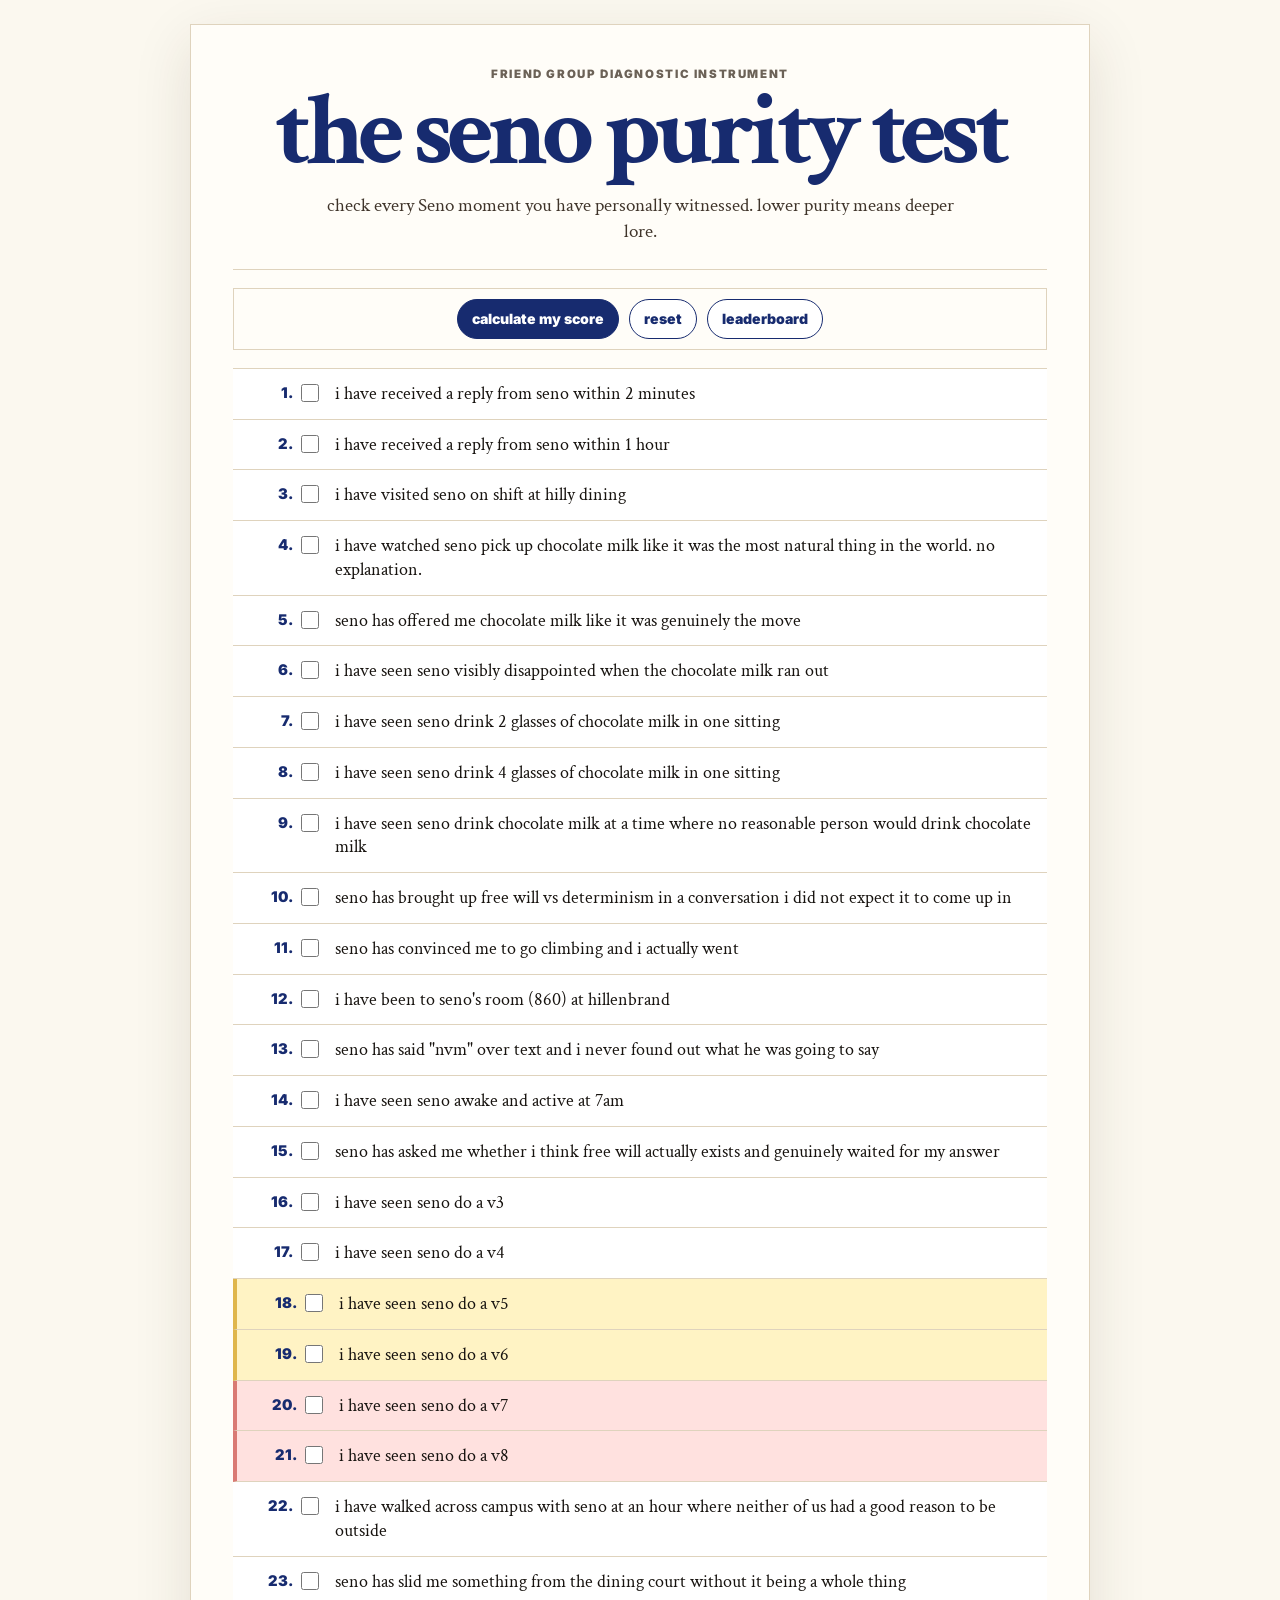
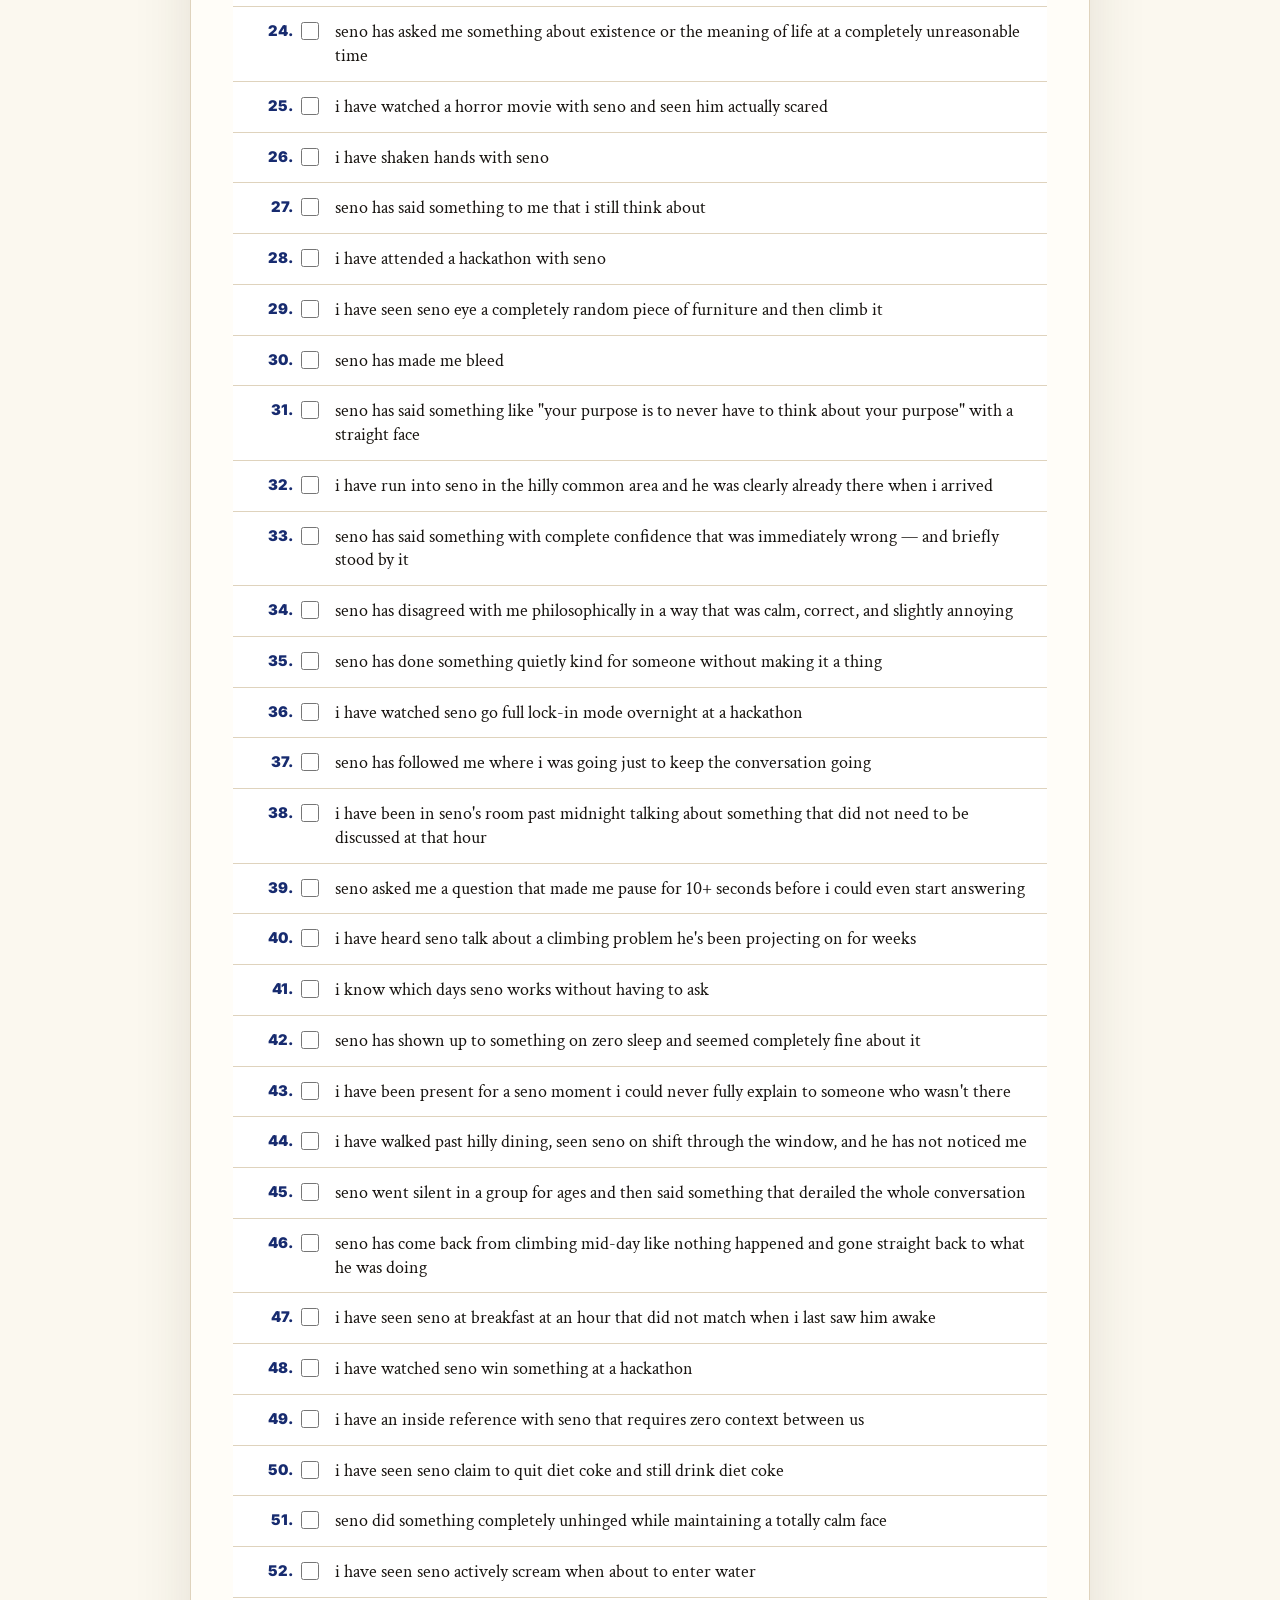
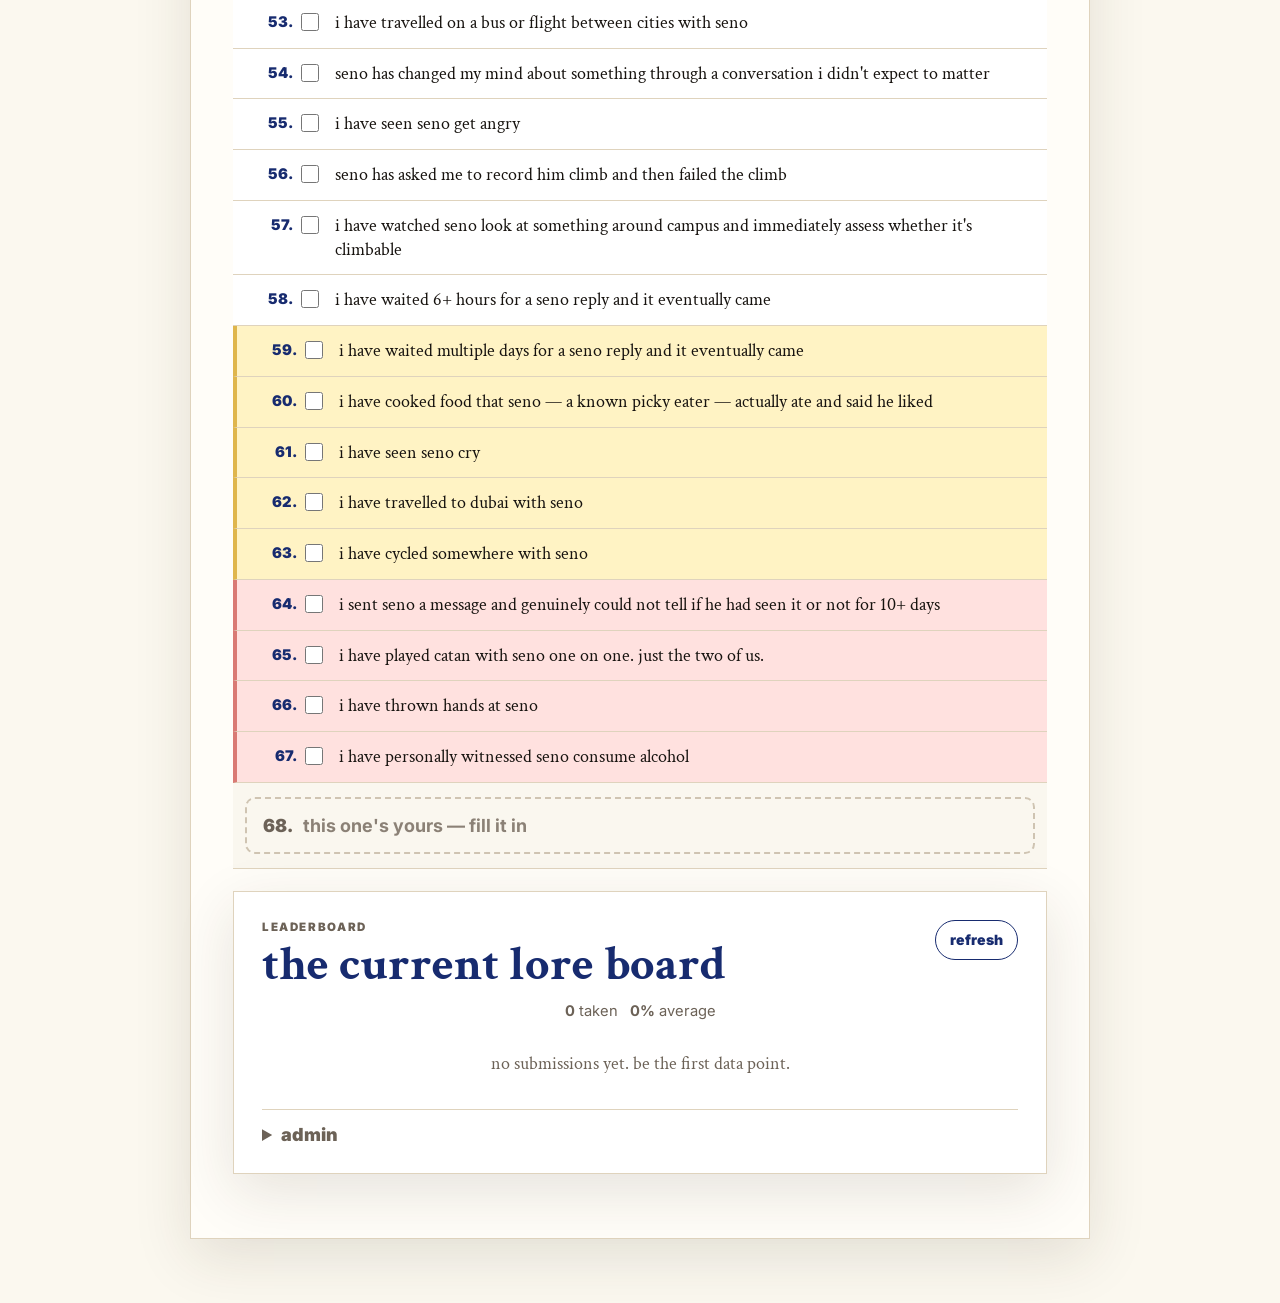
==== commit f2b5ea98: "Bust Seno test asset cache" ====
--- a/index.html
+++ b/index.html
@@ -4,49 +4,88 @@
   <meta charset="utf-8" />
   <meta name="viewport" content="width=device-width, initial-scale=1" />
   <title>The Seno Purity Test</title>
-  <meta name="description" content="A personal Rice Purity Test-style checklist for Seno lore." />
+  <meta name="description" content="A lo-fi Rice Purity style checklist for Seno lore." />
+  <meta property="og:title" content="The Seno Purity Test" />
+  <meta property="og:description" content="How deep are you in the Seno lore?" />
   <link rel="preconnect" href="https://fonts.googleapis.com">
   <link rel="preconnect" href="https://fonts.gstatic.com" crossorigin>
-  <link href="https://fonts.googleapis.com/css2?family=Crimson+Text:wght@400;600;700&family=Inter:wght@600;800;900&display=swap" rel="stylesheet">
-  <link rel="stylesheet" href="styles.css" />
+  <link href="https://fonts.googleapis.com/css2?family=Crimson+Text:wght@400;600;700&family=Inter:wght@500;700;900&display=swap" rel="stylesheet">
+  <link rel="stylesheet" href="styles.css?v=1207607" />
 </head>
 <body>
-  <div class="photo-haze" aria-hidden="true">
-    <img src="assets/seno-gallery-1.jpg" alt="" />
-    <img src="assets/seno-gallery-2.jpg" alt="" />
-    <img src="assets/seno-gallery-4.jpg" alt="" />
-    <img src="assets/seno-gallery-8.jpg" alt="" />
-  </div>
-
-  <main class="paper">
+  <main class="page-shell">
     <header class="masthead">
-      <p class="kicker">The unofficial archive of Seno incidents</p>
-      <h1>The Seno Purity Test</h1>
-      <p class="intro">Check every Seno moment you have personally survived. This is for everyone who has ever waited on a reply, witnessed the chocolate milk, heard the philosophy, or seen the climbing assessment happen in real time.</p>
-      <p class="warning"><strong>Caution:</strong> This is not a bucket list. Completion of all items may permanently alter your ability to perceive chocolate milk, dorm rooms, and climbable furniture.</p>
+      <p class="kicker">friend group diagnostic instrument</p>
+      <h1>the seno purity test</h1>
+      <p class="subtitle">check every Seno moment you have personally witnessed. lower purity means deeper lore.</p>
     </header>
 
-    <section class="score-card" aria-live="polite">
-      <div class="photo-strip" aria-hidden="true">
-        <img src="assets/seno-1.jpg" alt="" />
-        <img src="assets/seno-2.jpg" alt="" />
-        <img src="assets/seno-3.jpg" alt="" />
-      </div>
-      <p class="score-label">Your Seno Purity Score</p>
-      <div class="score-line"><output id="scoreValue">67</output><span id="scoreTotal">/67</span></div>
-      <div class="score-bar"><i id="meterFill"></i></div>
-      <p id="verdict">No boxes checked. Seno lore has not yet entered the record.</p>
+    <section id="sharedView" class="result-card hidden" aria-live="polite">
+      <p class="eyebrow">shared result</p>
+      <h2><span id="sharedName">someone</span> scored <span id="sharedPercent">0%</span></h2>
+      <p class="big-score"><span id="sharedRaw">0/67</span></p>
+      <p id="sharedVerdict" class="verdict"></p>
+      <a class="button primary" href="./">take it here</a>
     </section>
 
-    <nav class="actions" aria-label="test actions">
-      <a href="#test" class="btn primary">Start test</a>
-      <button id="resetBtn" class="btn" type="button">Reset</button>
-      <button id="shareBtn" class="btn" type="button">Copy result</button>
-    </nav>
+    <section class="controls" aria-label="test controls">
+      <button id="calculateBtn" class="button primary" type="button">calculate my score</button>
+      <button id="resetBtn" class="button" type="button">reset</button>
+      <a class="button" href="#leaderboard">leaderboard</a>
+    </section>
 
-    <ol class="purity-list" id="test"></ol>
+    <ol id="questionList" class="question-list"></ol>
+
+    <section id="resultPanel" class="result-card hidden" aria-live="polite">
+      <p class="eyebrow">your result</p>
+      <h2 id="resultPercent">0%</h2>
+      <p class="big-score"><span id="resultRaw">0/67</span> moments checked</p>
+      <p id="resultVerdict" class="verdict"></p>
+      <div class="name-row">
+        <label for="nameInput">name or nickname, optional</label>
+        <input id="nameInput" maxlength="32" placeholder="anonymous" />
+      </div>
+      <div class="share-row">
+        <button id="submitScoreBtn" class="button primary" type="button">submit to leaderboard</button>
+        <button id="shareBtn" class="button" type="button">share my score</button>
+        <button id="copyTextBtn" class="button" type="button">copy text</button>
+      </div>
+      <textarea id="shareText" readonly aria-label="copyable share text"></textarea>
+      <p class="tiny-note">The share link works as a static GitHub Pages link. Database mode can be wired to Supabase once a project URL and anon key are added.</p>
+    </section>
+
+    <section id="leaderboard" class="leaderboard-card">
+      <div class="section-head">
+        <div>
+          <p class="eyebrow">leaderboard</p>
+          <h2>the current lore board</h2>
+        </div>
+        <button id="refreshBoardBtn" class="button" type="button">refresh</button>
+      </div>
+      <div class="stats">
+        <span><strong id="totalTaken">0</strong> taken</span>
+        <span><strong id="averageScore">0%</strong> average</span>
+      </div>
+      <div id="boardRows" class="board-rows"></div>
+      <details class="admin-box">
+        <summary>admin</summary>
+        <label for="adminPassword">password</label>
+        <input id="adminPassword" type="password" placeholder="enter admin password" />
+        <button id="unlockAdminBtn" class="button" type="button">unlock delete controls</button>
+        <p class="tiny-note">Static fallback password is set in the code for this lo-fi version. Supabase can enforce real deletes later.</p>
+      </details>
+    </section>
   </main>
 
-  <script src="script.js"></script>
+  <template id="questionTemplate">
+    <li class="question-row">
+      <label>
+        <input type="checkbox" />
+        <span class="question-text"></span>
+      </label>
+    </li>
+  </template>
+
+  <script src="script.js?v=1207607"></script>
 </body>
 </html>
--- a/styles.css
+++ b/styles.css
@@ -1,20 +1,317 @@
-:root{
-  --ink:#17131f;
-  --muted:#5f5868;
-  --paper:#fffdf5;
-  --paper-warm:#fff6df;
-  --blue:#142d78;
-  --red:#c92d47;
-  --line:#d7c9a7;
-  --shadow:0 30px 90px rgba(13,10,22,.34);
-}
-*{box-sizing:border-box}
-html{scroll-behavior:smooth}
-body{margin:0;min-height:100vh;color:var(--ink);font-family:"Crimson Text", Georgia, serif;background:radial-gradient(circle at 10% 0%,rgba(255,230,157,.42),transparent 26rem),linear-gradient(135deg,#281138,#14245c 48%,#260f1b);overflow-x:hidden}
-body::after{content:"";position:fixed;inset:0;pointer-events:none;background-image:url("data:image/svg+xml,%3Csvg viewBox='0 0 180 180' xmlns='http://www.w3.org/2000/svg'%3E%3Cfilter id='n'%3E%3CfeTurbulence baseFrequency='.9' numOctaves='3'/%3E%3C/filter%3E%3Crect width='100%25' height='100%25' filter='url(%23n)' opacity='.34'/%3E%3C/svg%3E");opacity:.12;mix-blend-mode:screen;z-index:10}.photo-haze{position:fixed;inset:0;pointer-events:none;overflow:hidden;opacity:.2}.photo-haze img{position:absolute;width:280px;height:190px;object-fit:cover;border:8px solid #fff;border-bottom-width:28px;box-shadow:0 22px 60px rgba(0,0,0,.52);filter:saturate(1.1) contrast(1.05)}.photo-haze img:nth-child(1){left:-60px;top:130px;transform:rotate(-9deg)}.photo-haze img:nth-child(2){right:-70px;top:220px;transform:rotate(11deg)}.photo-haze img:nth-child(3){left:3vw;bottom:80px;transform:rotate(8deg)}.photo-haze img:nth-child(4){right:4vw;bottom:70px;transform:rotate(-7deg)}
-.paper{position:relative;width:min(940px,calc(100% - 24px));margin:32px auto 80px;background:linear-gradient(180deg,var(--paper),var(--paper-warm));border:6px double var(--blue);box-shadow:var(--shadow);padding:34px clamp(14px,4vw,54px)}.masthead{text-align:center;border-bottom:2px solid var(--line);padding-bottom:20px}.kicker{margin:0 0 12px;font-family:Inter,Arial,sans-serif;text-transform:uppercase;letter-spacing:.16em;font-size:.76rem;font-weight:900;color:var(--red)}h1{margin:0;color:var(--blue);font-size:clamp(3.2rem,8vw,6.8rem);line-height:.86;letter-spacing:-.055em}.intro{max-width:760px;margin:16px auto 12px;font-size:1.28rem;line-height:1.32;color:#332a40}.warning{max-width:760px;margin:0 auto;padding:12px 16px;border:1px solid #e2ac9a;background:#fff1e8;color:#442131;font-size:1.05rem;line-height:1.35}.warning strong{font-family:Inter,Arial,sans-serif;color:var(--red)}
-.score-card{position:relative;margin:26px auto 18px;max-width:590px;text-align:center;border:3px solid var(--blue);background:white;padding:16px 18px 18px;box-shadow:inset 0 0 0 4px #eef2ff,0 14px 40px rgba(34,25,48,.16)}.photo-strip{position:absolute;inset:auto 14px calc(100% - 10px) auto;display:flex;gap:6px;transform:rotate(2deg)}.photo-strip img{width:54px;height:44px;object-fit:cover;border:3px solid white;box-shadow:0 6px 12px rgba(0,0,0,.2)}.score-label{margin:0 0 6px;font-family:Inter,Arial,sans-serif;text-transform:uppercase;letter-spacing:.12em;font-size:.8rem;font-weight:900;color:var(--muted)}.score-line{font-family:Inter,Arial,sans-serif;color:var(--red);font-weight:900;line-height:.86}.score-line output{font-size:5.8rem}.score-line span{font-size:1.5rem;color:var(--muted)}.score-line.empty output,.score-line.empty span{visibility:hidden}.score-bar{height:10px;border-radius:999px;overflow:hidden;background:#e8dec1;margin:14px auto 12px;max-width:260px}.score-bar i{display:block;height:100%;width:100%;background:linear-gradient(90deg,var(--red),#d99c2f,#436f38);transition:width .22s ease}.score-card #verdict{margin:0 auto;max-width:420px;color:var(--muted);font-size:1.02rem;line-height:1.25}
-.actions{position:sticky;top:8px;z-index:5;display:flex;justify-content:center;gap:10px;flex-wrap:wrap;margin:18px 0;padding:10px;background:rgba(255,253,245,.92);border:1px solid var(--line);backdrop-filter:blur(12px);box-shadow:0 10px 26px rgba(20,45,120,.1)}.btn{font-family:Inter,Arial,sans-serif;font-weight:900;border:2px solid var(--blue);background:white;color:var(--blue);padding:10px 14px;border-radius:3px;text-decoration:none;cursor:pointer}.btn.primary{background:var(--blue);color:white}.btn:hover{transform:translateY(-1px)}
-.purity-list{list-style:none;counter-reset:item;margin:0;padding:0;border-top:2px solid var(--line)}.question{counter-increment:item;position:relative;display:grid;grid-template-columns:44px 92px 1fr;gap:12px;align-items:center;min-height:90px;padding:10px 6px;border-bottom:1px solid var(--line);transition:background .15s,transform .15s}.question::before{content:counter(item) ".";font-family:Inter,Arial,sans-serif;font-weight:900;color:var(--blue);text-align:right;align-self:start;padding-top:9px}.question:hover{background:#fff5db}.question.checked{background:#f1f5ff}.question.last-checked{background:#fff0f0}.q-art{width:92px;height:58px;object-fit:cover;border:2px solid #fff;box-shadow:0 5px 16px rgba(31,24,42,.18);background:#fff}.q-main{display:flex;gap:10px;align-items:flex-start;font-size:1.22rem;line-height:1.24}.q-main input{width:18px;height:18px;margin-top:4px;accent-color:var(--blue);cursor:pointer}.q-main label{cursor:pointer}.goof{grid-column:3;color:#725f4c;font-style:italic;font-size:1rem;max-height:0;overflow:hidden;transition:max-height .2s}.question:hover .goof,.question.checked .goof{max-height:70px}
-body.final-shake{animation:screenShake .42s linear 0s 3}@keyframes screenShake{0%,100%{transform:translate(0,0) rotate(0)}15%{transform:translate(-10px,2px) rotate(-.4deg)}30%{transform:translate(8px,-4px) rotate(.35deg)}45%{transform:translate(-6px,5px) rotate(-.3deg)}60%{transform:translate(7px,3px) rotate(.25deg)}75%{transform:translate(-4px,-3px) rotate(-.2deg)}}
-@media(max-width:720px){.paper{width:min(100% - 12px,940px);margin-top:10px;padding:22px 10px;border-width:4px}.photo-haze{display:none}.question{grid-template-columns:34px 74px 1fr;gap:8px}.q-art{width:74px;height:50px}.q-main{font-size:1.07rem}.goof{grid-column:2/4}.score-line output{font-size:4.4rem}h1{font-size:3.6rem}.actions{position:static}}
+:root {
+  --ink: #17130f;
+  --muted: #6c6257;
+  --paper: #fffdf8;
+  --line: #dfd3bd;
+  --soft: #f6efe3;
+  --amber: #fff3c4;
+  --amber-line: #dfb64c;
+  --red-soft: #ffe1df;
+  --red-line: #d97a74;
+  --blue: #172b6f;
+  --shadow: 0 18px 55px rgba(55, 42, 26, .12);
+}
+
+* { box-sizing: border-box; }
+html { scroll-behavior: smooth; }
+body {
+  margin: 0;
+  min-height: 100vh;
+  color: var(--ink);
+  background: #fbf8ef;
+  font-family: "Crimson Text", Georgia, serif;
+  font-size: 18px;
+}
+
+.page-shell {
+  width: min(900px, calc(100% - 24px));
+  margin: 24px auto 64px;
+  padding: clamp(18px, 4vw, 42px);
+  background: var(--paper);
+  border: 1px solid var(--line);
+  box-shadow: var(--shadow);
+}
+
+.masthead {
+  text-align: center;
+  padding-bottom: 24px;
+  border-bottom: 1px solid var(--line);
+}
+
+.kicker, .eyebrow {
+  margin: 0 0 8px;
+  color: var(--muted);
+  font-family: Inter, Arial, sans-serif;
+  font-size: .72rem;
+  font-weight: 900;
+  letter-spacing: .14em;
+  text-transform: uppercase;
+}
+
+h1, h2 { margin: 0; }
+h1 {
+  color: var(--blue);
+  font-size: clamp(3rem, 8vw, 6.5rem);
+  line-height: .86;
+  letter-spacing: -.055em;
+  text-transform: lowercase;
+}
+
+.subtitle {
+  max-width: 640px;
+  margin: 16px auto 0;
+  color: #3f342a;
+  font-size: 1.2rem;
+  line-height: 1.35;
+}
+
+.controls {
+  position: sticky;
+  top: 8px;
+  z-index: 4;
+  display: flex;
+  gap: 10px;
+  justify-content: center;
+  flex-wrap: wrap;
+  margin: 18px 0;
+  padding: 10px;
+  background: rgba(255,253,248,.92);
+  border: 1px solid var(--line);
+  backdrop-filter: blur(10px);
+}
+
+.button {
+  display: inline-flex;
+  align-items: center;
+  justify-content: center;
+  min-height: 40px;
+  padding: 9px 14px;
+  border: 1px solid var(--blue);
+  border-radius: 999px;
+  background: #fff;
+  color: var(--blue);
+  font-family: Inter, Arial, sans-serif;
+  font-weight: 900;
+  font-size: .88rem;
+  text-decoration: none;
+  cursor: pointer;
+}
+.button.primary { background: var(--blue); color: #fff; }
+.button:hover { transform: translateY(-1px); }
+
+.question-list {
+  margin: 0;
+  padding: 0;
+  list-style: none;
+  counter-reset: q;
+  border-top: 1px solid var(--line);
+}
+
+.question-row {
+  counter-increment: q;
+  border-bottom: 1px solid var(--line);
+  background: #fff;
+}
+
+.question-row label {
+  display: grid;
+  grid-template-columns: 48px 26px 1fr;
+  gap: 8px;
+  align-items: start;
+  padding: 13px 12px;
+  cursor: pointer;
+  line-height: 1.32;
+}
+
+.question-row label::before {
+  content: counter(q) ".";
+  color: var(--blue);
+  font-family: Inter, Arial, sans-serif;
+  font-weight: 900;
+  font-size: .92rem;
+  text-align: right;
+  padding-top: 2px;
+}
+
+.question-row input {
+  width: 18px;
+  height: 18px;
+  margin: 2px 0 0;
+  accent-color: var(--blue);
+}
+
+.question-row:has(input:checked) { background: #eef2ff; }
+.question-row.rare { background: var(--amber); }
+.question-row.rare:has(input:checked) { background: #ffe7a3; }
+.question-row.legendary { background: var(--red-soft); }
+.question-row.legendary:has(input:checked) { background: #ffc9c5; }
+.question-row.rare { border-left: 4px solid var(--amber-line); }
+.question-row.legendary { border-left: 4px solid var(--red-line); }
+.question-row:hover { filter: brightness(.99); }
+
+.custom-row {
+  padding: 14px 12px;
+  background: #faf7ef;
+}
+.custom-box {
+  display: flex;
+  gap: 10px;
+  align-items: center;
+  padding: 16px;
+  color: #8b8176;
+  border: 2px dashed #cfc4b2;
+  border-radius: 10px;
+  font-family: Inter, Arial, sans-serif;
+  font-weight: 700;
+}
+.custom-number { color: var(--muted); font-weight: 900; }
+
+.result-card, .leaderboard-card {
+  margin: 22px 0;
+  padding: clamp(18px, 3vw, 28px);
+  background: #fff;
+  border: 1px solid var(--line);
+  box-shadow: var(--shadow);
+  text-align: center;
+}
+
+.result-card h2 {
+  color: var(--blue);
+  font-family: Inter, Arial, sans-serif;
+  font-size: clamp(2.5rem, 10vw, 5.8rem);
+  line-height: .92;
+}
+
+.big-score {
+  margin: 8px 0;
+  color: #3f342a;
+  font-family: Inter, Arial, sans-serif;
+  font-weight: 900;
+}
+
+.verdict {
+  margin: 10px auto 0;
+  max-width: 560px;
+  color: #3f342a;
+  font-size: 1.35rem;
+  line-height: 1.25;
+}
+
+.name-row {
+  display: grid;
+  gap: 6px;
+  max-width: 360px;
+  margin: 18px auto 12px;
+  text-align: left;
+  color: var(--muted);
+  font-family: Inter, Arial, sans-serif;
+  font-size: .82rem;
+  font-weight: 800;
+}
+
+input[type="text"], input[type="password"], #nameInput, textarea {
+  width: 100%;
+  border: 1px solid var(--line);
+  border-radius: 8px;
+  padding: 10px 12px;
+  background: #fffdf8;
+  color: var(--ink);
+  font: inherit;
+}
+
+.share-row {
+  display: flex;
+  gap: 10px;
+  justify-content: center;
+  flex-wrap: wrap;
+  margin: 12px 0;
+}
+
+textarea {
+  min-height: 82px;
+  resize: vertical;
+  font-size: .96rem;
+}
+
+.tiny-note {
+  margin: 10px auto 0;
+  max-width: 620px;
+  color: var(--muted);
+  font-family: Inter, Arial, sans-serif;
+  font-size: .78rem;
+  line-height: 1.35;
+}
+
+.section-head {
+  display: flex;
+  justify-content: space-between;
+  gap: 14px;
+  align-items: start;
+  text-align: left;
+  margin-bottom: 14px;
+}
+.section-head h2 {
+  color: var(--blue);
+  font-size: clamp(1.8rem, 5vw, 3rem);
+  line-height: .95;
+}
+
+.stats {
+  display: flex;
+  gap: 12px;
+  justify-content: center;
+  flex-wrap: wrap;
+  margin-bottom: 14px;
+  color: var(--muted);
+  font-family: Inter, Arial, sans-serif;
+  font-size: .92rem;
+}
+
+.board-rows { display: grid; gap: 8px; text-align: left; }
+.board-row {
+  display: grid;
+  grid-template-columns: 58px minmax(100px,1fr) 86px minmax(150px,1.4fr) auto;
+  gap: 10px;
+  align-items: center;
+  padding: 11px 12px;
+  border: 1px solid var(--line);
+  border-radius: 10px;
+  background: #fffdf8;
+}
+.rank { color: var(--blue); font-family: Inter, Arial, sans-serif; font-weight: 900; }
+.rank-1 { background: #fff4bf; border-color: #dfb64c; }
+.rank-2 { background: #f2f3f5; border-color: #bbc0c9; }
+.rank-3 { background: #f8e3cb; border-color: #c88d4c; }
+.who, .score { display: grid; gap: 2px; }
+.who strong, .score strong { font-family: Inter, Arial, sans-serif; }
+.who span, .score span, .board-verdict { color: var(--muted); font-size: .92rem; }
+.delete-btn {
+  border: 1px solid var(--red-line);
+  border-radius: 999px;
+  background: #fff;
+  color: #9a332d;
+  padding: 6px 9px;
+  cursor: pointer;
+}
+.empty-board { text-align: center; color: var(--muted); }
+.admin-box {
+  margin-top: 16px;
+  padding-top: 14px;
+  border-top: 1px solid var(--line);
+  color: var(--muted);
+  text-align: left;
+}
+.admin-box summary { cursor: pointer; font-family: Inter, Arial, sans-serif; font-weight: 900; }
+.admin-box input { margin: 8px 8px 8px 0; max-width: 260px; }
+.hidden { display: none !important; }
+
+@media (max-width: 700px) {
+  body { font-size: 17px; }
+  .page-shell { width: min(100% - 10px, 900px); margin-top: 6px; padding: 16px 10px; }
+  .controls { position: static; }
+  .question-row label { grid-template-columns: 34px 24px 1fr; padding: 12px 8px; }
+  .board-row { grid-template-columns: 42px 1fr 70px; }
+  .board-verdict { grid-column: 2 / -1; }
+  .delete-btn { grid-column: 2 / -1; justify-self: start; }
+  .section-head { display: grid; }
+}
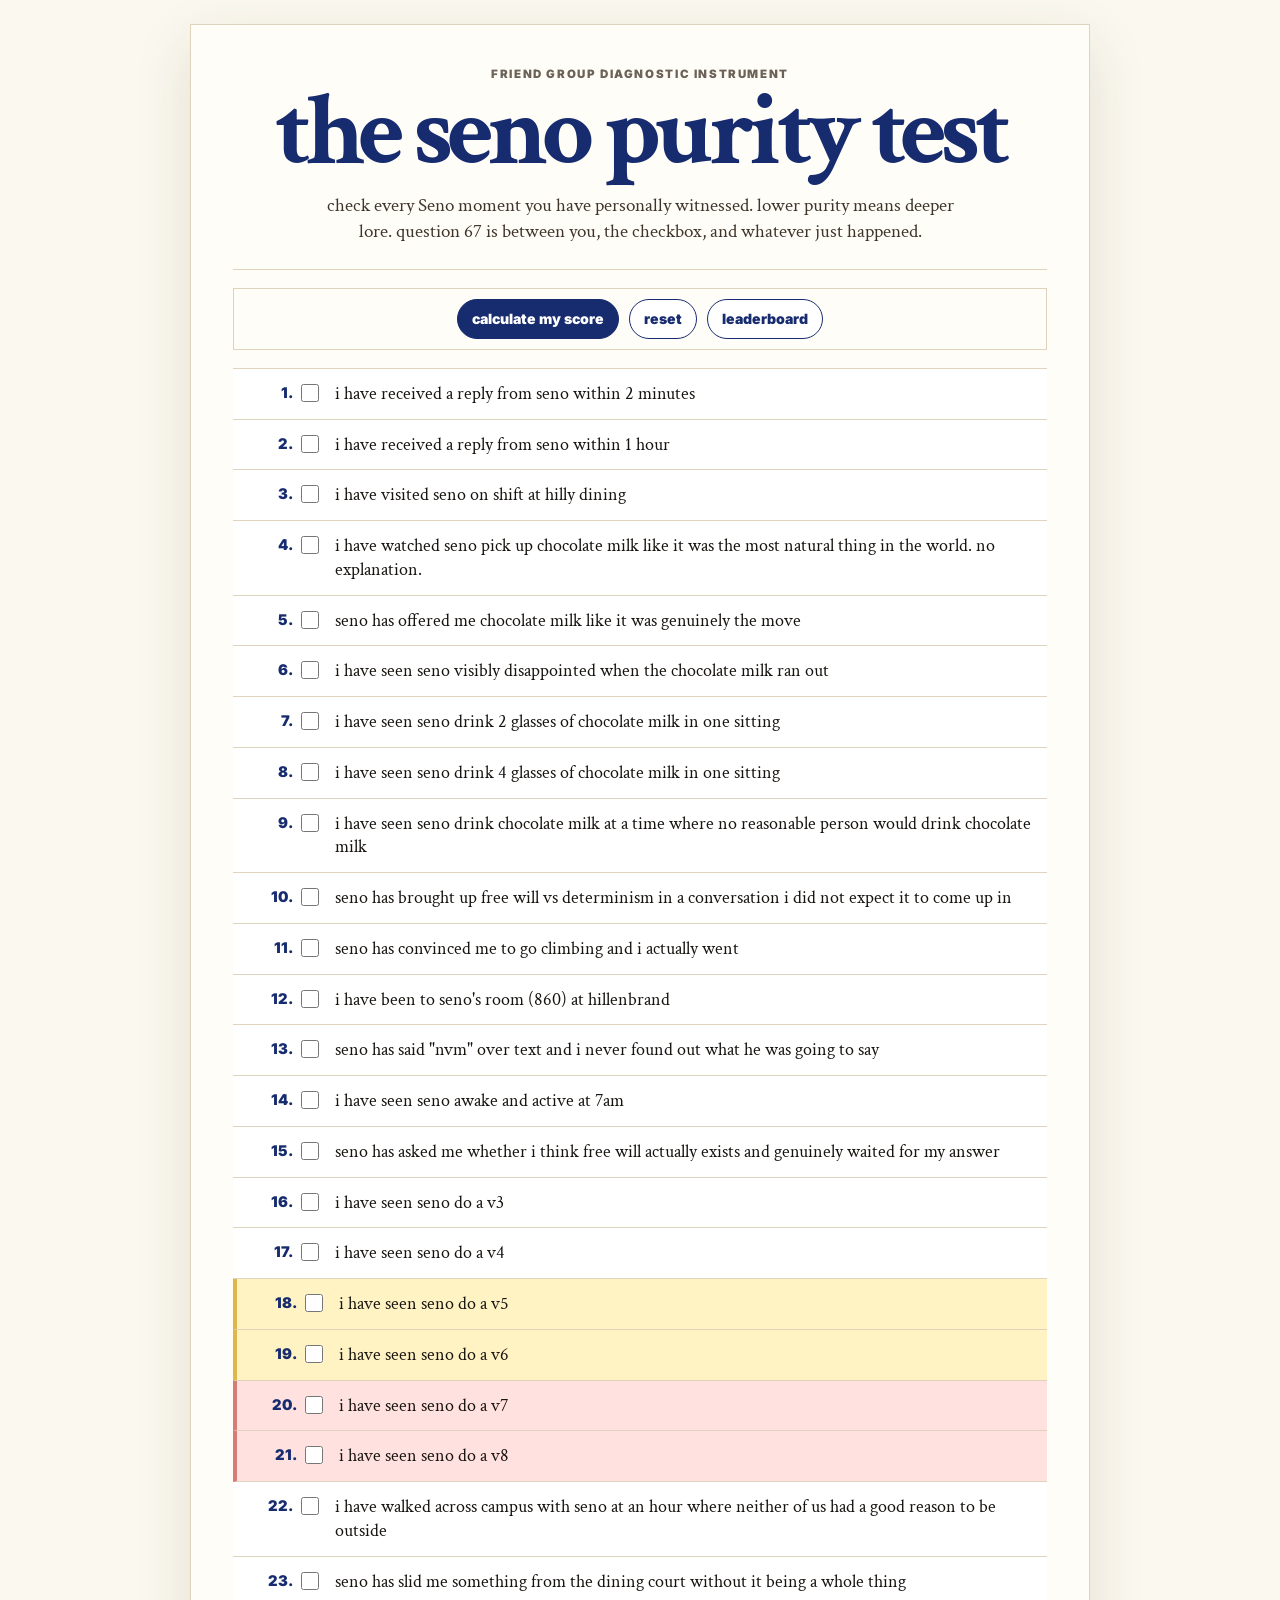
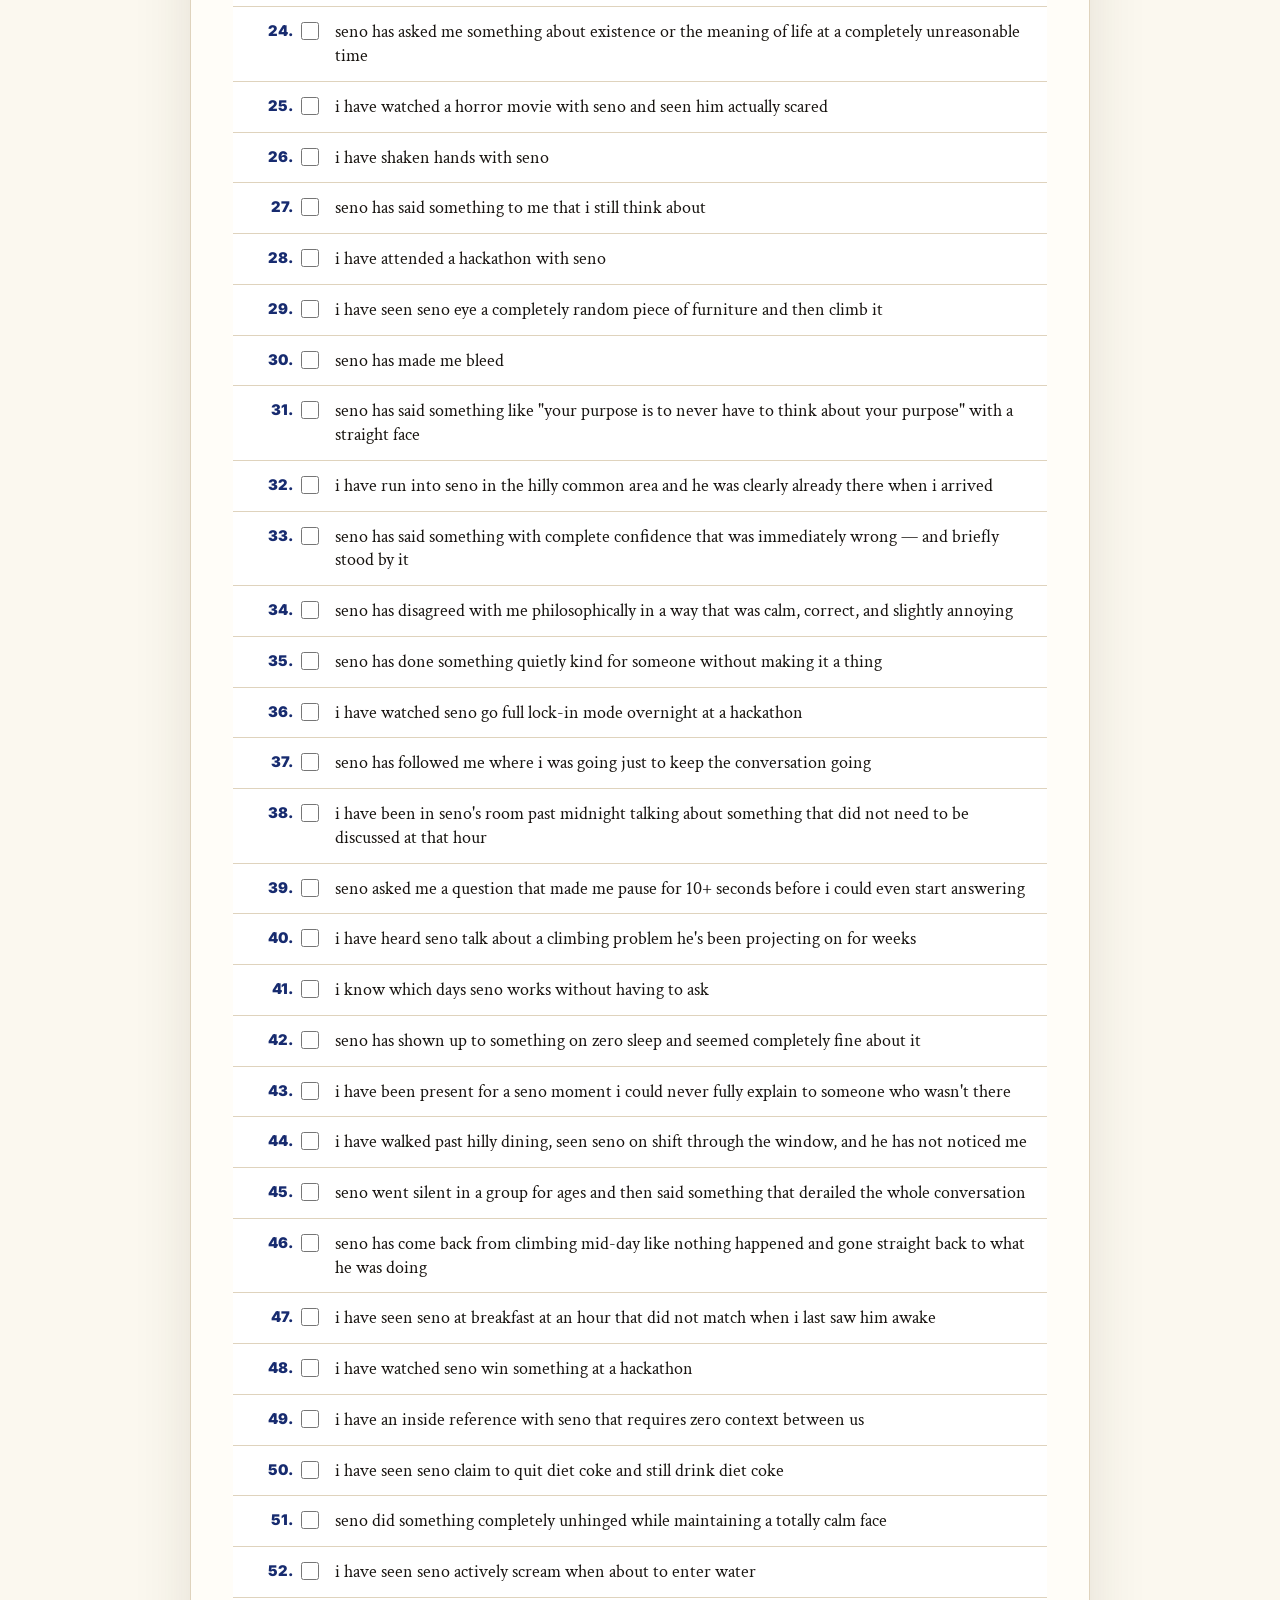
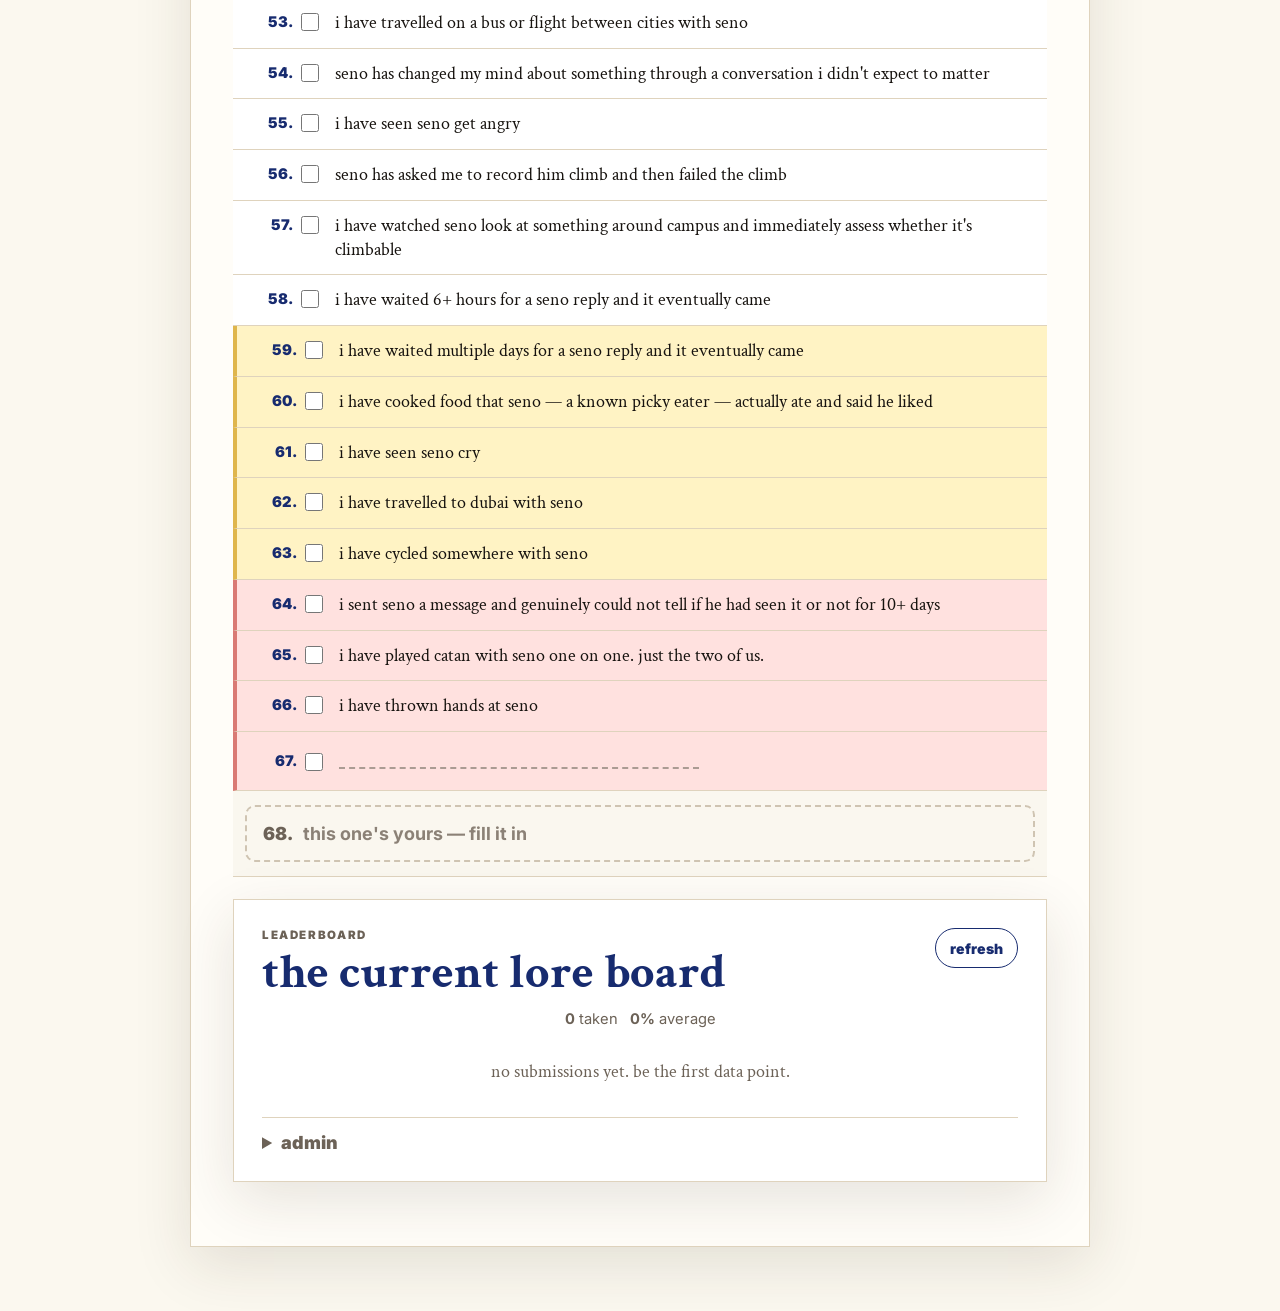
==== commit 2195134c: "Make question 67 empty and reactive" ====
--- a/index.html
+++ b/index.html
@@ -10,14 +10,14 @@
   <link rel="preconnect" href="https://fonts.googleapis.com">
   <link rel="preconnect" href="https://fonts.gstatic.com" crossorigin>
   <link href="https://fonts.googleapis.com/css2?family=Crimson+Text:wght@400;600;700&family=Inter:wght@500;700;900&display=swap" rel="stylesheet">
-  <link rel="stylesheet" href="styles.css?v=1207607" />
+  <link rel="stylesheet" href="styles.css?v=q67empty" />
 </head>
 <body>
   <main class="page-shell">
     <header class="masthead">
       <p class="kicker">friend group diagnostic instrument</p>
       <h1>the seno purity test</h1>
-      <p class="subtitle">check every Seno moment you have personally witnessed. lower purity means deeper lore.</p>
+      <p class="subtitle">check every Seno moment you have personally witnessed. lower purity means deeper lore. question 67 is between you, the checkbox, and whatever just happened.</p>
     </header>
 
     <section id="sharedView" class="result-card hidden" aria-live="polite">
@@ -86,6 +86,6 @@
     </li>
   </template>
 
-  <script src="script.js?v=1207607"></script>
+  <script src="script.js?v=q67empty"></script>
 </body>
 </html>
--- a/styles.css
+++ b/styles.css
@@ -305,6 +305,60 @@
 .admin-box input { margin: 8px 8px 8px 0; max-width: 260px; }
 .hidden { display: none !important; }
 
+.empty-question {
+  display: inline-block;
+  width: min(360px, 62vw);
+  height: 1.25em;
+  border-bottom: 2px dashed #8b8176;
+  opacity: .72;
+}
+
+.mystery-67 label {
+  min-height: 58px;
+  align-items: center;
+}
+
+.mystery-67 .question-text::after {
+  content: "";
+}
+
+.q67-photo {
+  display: none;
+  width: min(320px, calc(100% - 72px));
+  margin: 0 12px 14px 82px;
+  border: 6px solid #fff;
+  border-bottom-width: 18px;
+  border-radius: 8px;
+  box-shadow: 0 16px 36px rgba(55, 42, 26, .22);
+  transform: rotate(-2deg);
+}
+
+.mystery-67:has(input:checked) .q67-photo {
+  display: block;
+  animation: photoPop .32s ease-out;
+}
+
+body.juggle-shake {
+  animation: juggleShake .58s cubic-bezier(.36,.07,.19,.97) 0s 2;
+}
+
+@keyframes juggleShake {
+  0%, 100% { transform: translateX(0) rotate(0deg); }
+  10% { transform: translateX(-22px) rotate(-1.2deg); }
+  20% { transform: translateX(22px) rotate(1.2deg); }
+  30% { transform: translateX(-18px) rotate(-.9deg); }
+  40% { transform: translateX(18px) rotate(.9deg); }
+  50% { transform: translateX(-14px) rotate(-.7deg); }
+  60% { transform: translateX(14px) rotate(.7deg); }
+  70% { transform: translateX(-9px) rotate(-.35deg); }
+  80% { transform: translateX(9px) rotate(.35deg); }
+}
+
+@keyframes photoPop {
+  from { opacity: 0; transform: scale(.92) rotate(-7deg); }
+  to { opacity: 1; transform: scale(1) rotate(-2deg); }
+}
+
 @media (max-width: 700px) {
   body { font-size: 17px; }
   .page-shell { width: min(100% - 10px, 900px); margin-top: 6px; padding: 16px 10px; }
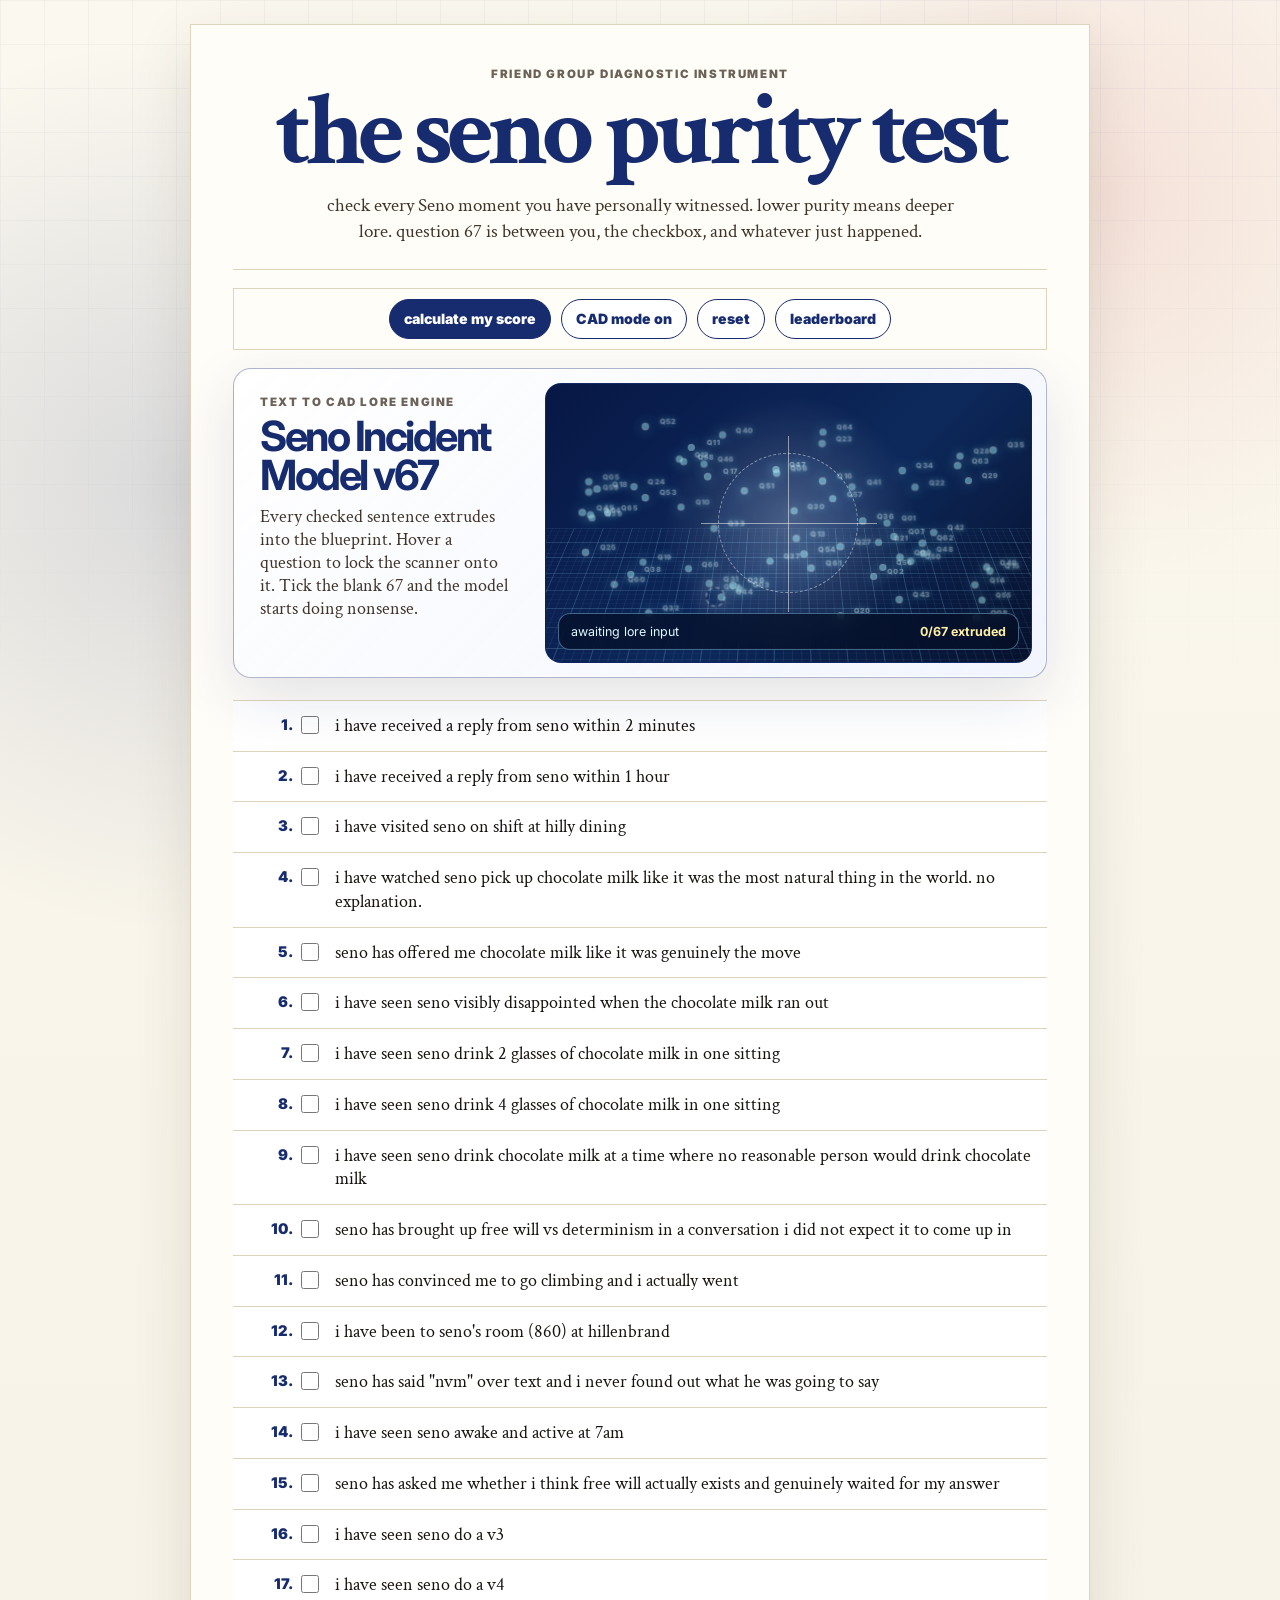
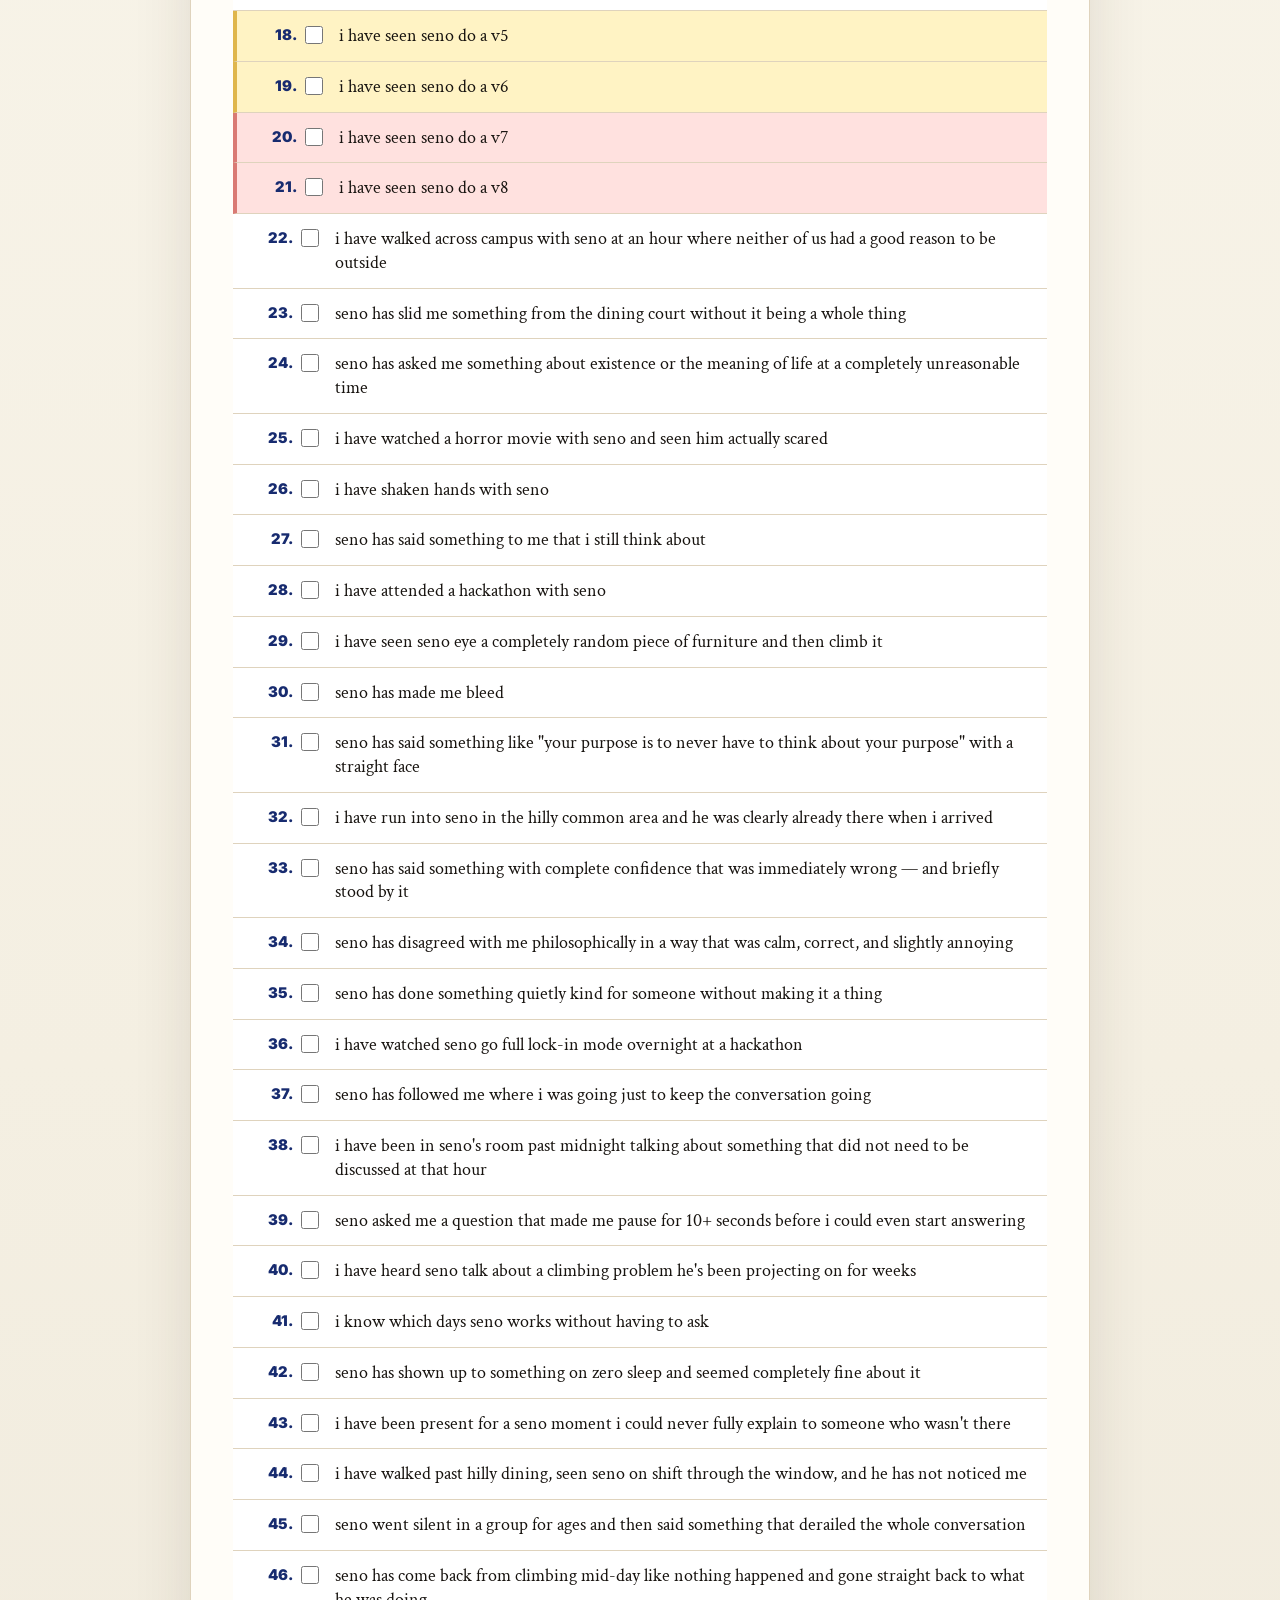
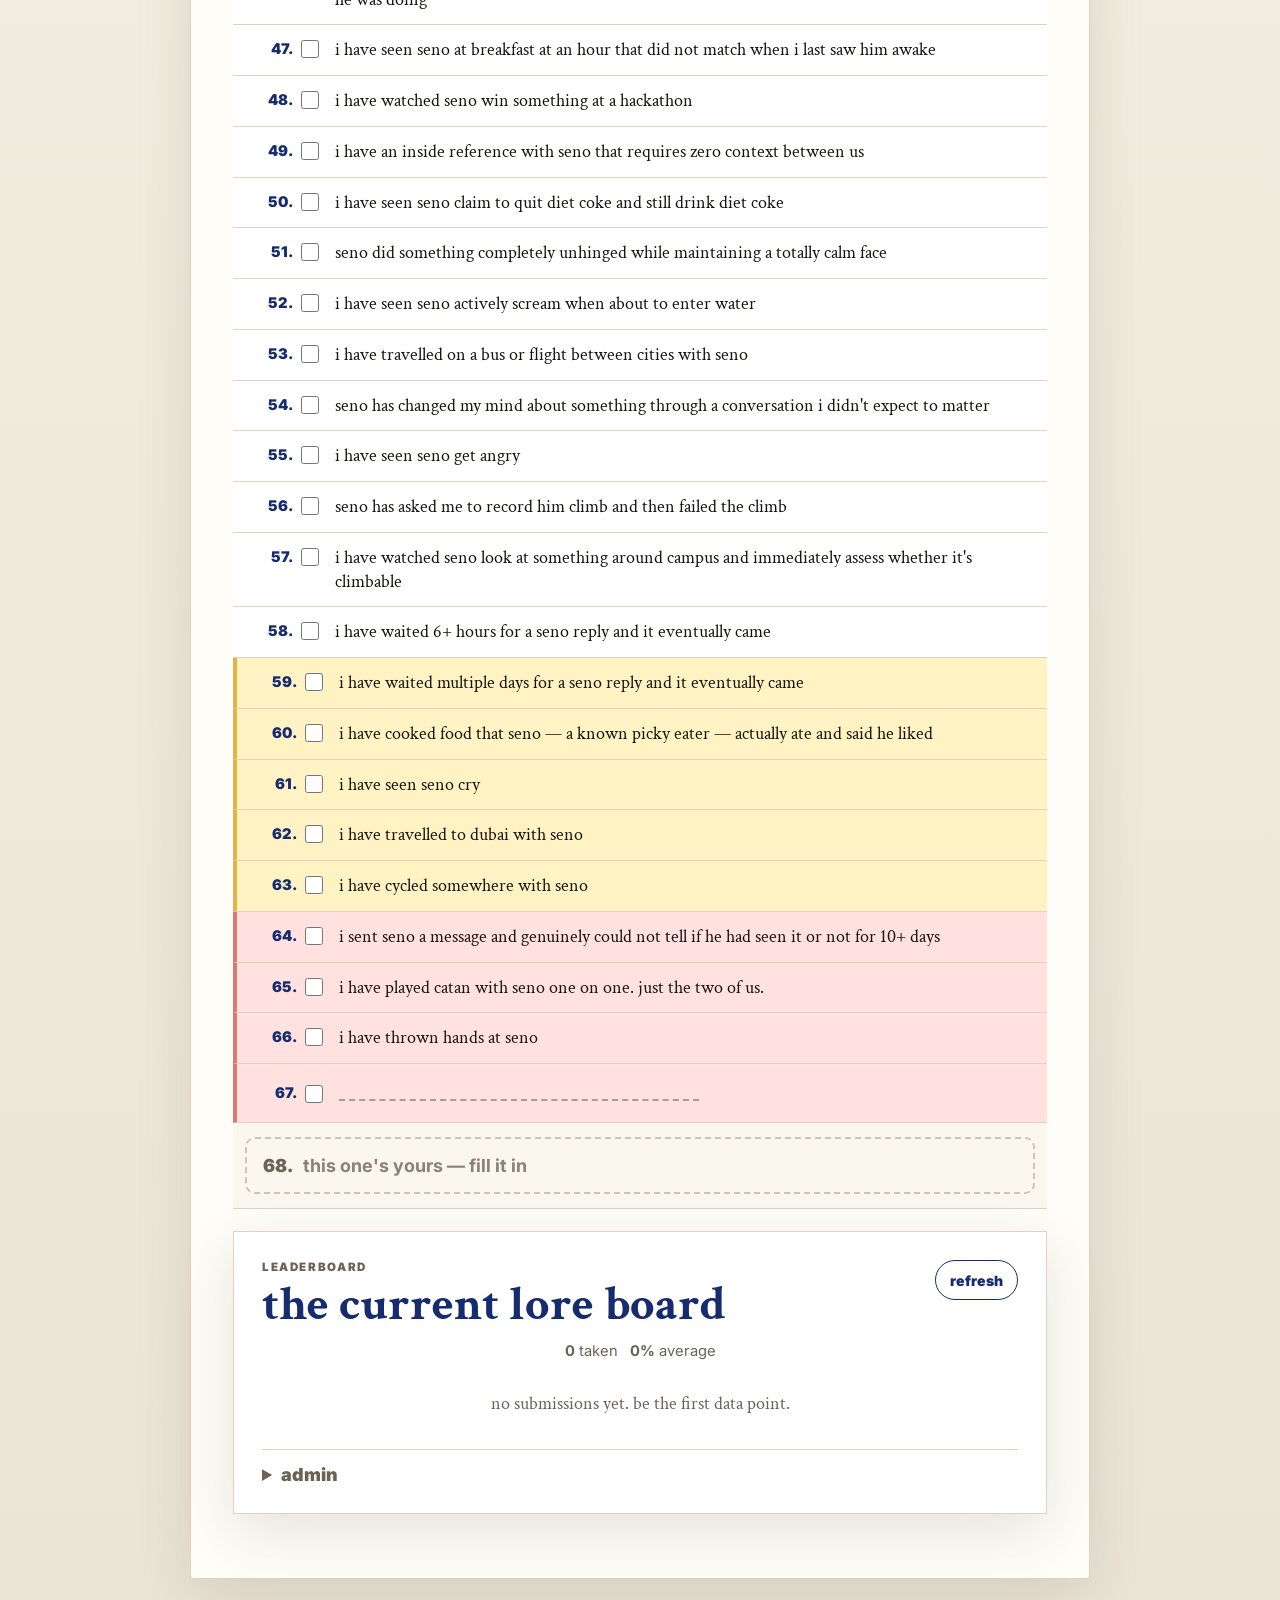
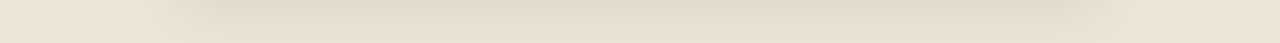
==== commit b6a7442c: "Add immersive CAD mode" ====
--- a/index.html
+++ b/index.html
@@ -10,7 +10,7 @@
   <link rel="preconnect" href="https://fonts.googleapis.com">
   <link rel="preconnect" href="https://fonts.gstatic.com" crossorigin>
   <link href="https://fonts.googleapis.com/css2?family=Crimson+Text:wght@400;600;700&family=Inter:wght@500;700;900&display=swap" rel="stylesheet">
-  <link rel="stylesheet" href="styles.css?v=q67empty" />
+  <link rel="stylesheet" href="styles.css?v=cad-immersive" />
 </head>
 <body>
   <main class="page-shell">
@@ -30,8 +30,26 @@
 
     <section class="controls" aria-label="test controls">
       <button id="calculateBtn" class="button primary" type="button">calculate my score</button>
+      <button id="cadToggleBtn" class="button" type="button" aria-pressed="true">CAD mode on</button>
       <button id="resetBtn" class="button" type="button">reset</button>
       <a class="button" href="#leaderboard">leaderboard</a>
+    </section>
+
+    <section id="cadLab" class="cad-lab" aria-label="interactive text to cad lore scanner">
+      <div class="cad-copy">
+        <p class="eyebrow">text to cad lore engine</p>
+        <h2>Seno Incident Model v67</h2>
+        <p>Every checked sentence extrudes into the blueprint. Hover a question to lock the scanner onto it. Tick the blank 67 and the model starts doing nonsense.</p>
+      </div>
+      <div class="cad-viewport" id="cadViewport">
+        <div class="cad-grid" aria-hidden="true"></div>
+        <div class="cad-orbit" id="cadOrbit" aria-hidden="true"></div>
+        <div class="cad-reticle" aria-hidden="true"></div>
+        <div class="cad-readout">
+          <span id="cadStatus">awaiting lore input</span>
+          <strong id="cadScore">0/67 extruded</strong>
+        </div>
+      </div>
     </section>
 
     <ol id="questionList" class="question-list"></ol>
@@ -86,6 +104,6 @@
     </li>
   </template>
 
-  <script src="script.js?v=q67empty"></script>
+  <script src="script.js?v=cad-immersive"></script>
 </body>
 </html>
--- a/styles.css
+++ b/styles.css
@@ -18,9 +18,25 @@
   margin: 0;
   min-height: 100vh;
   color: var(--ink);
-  background: #fbf8ef;
+  background:
+    radial-gradient(circle at 14% 10%, rgba(23,43,111,.14), transparent 28rem),
+    radial-gradient(circle at 86% 4%, rgba(217,122,116,.18), transparent 24rem),
+    linear-gradient(180deg, #fbf8ef, #f4efe2 55%, #ebe5d7);
   font-family: "Crimson Text", Georgia, serif;
   font-size: 18px;
+}
+
+body::before {
+  content: "";
+  position: fixed;
+  inset: 0;
+  pointer-events: none;
+  background-image:
+    linear-gradient(rgba(23,43,111,.055) 1px, transparent 1px),
+    linear-gradient(90deg, rgba(23,43,111,.055) 1px, transparent 1px);
+  background-size: 44px 44px;
+  mask-image: linear-gradient(to bottom, rgba(0,0,0,.72), transparent 78%);
+  z-index: -1;
 }
 
 .page-shell {
@@ -98,6 +114,171 @@
 }
 .button.primary { background: var(--blue); color: #fff; }
 .button:hover { transform: translateY(-1px); }
+
+.cad-lab {
+  position: relative;
+  display: grid;
+  grid-template-columns: minmax(190px, .8fr) minmax(280px, 1.4fr);
+  gap: 18px;
+  margin: 18px 0 22px;
+  padding: 14px;
+  border: 1px solid rgba(23,43,111,.34);
+  border-radius: 18px;
+  background: linear-gradient(135deg, rgba(255,255,255,.9), rgba(238,242,255,.78));
+  box-shadow: inset 0 0 0 1px rgba(255,255,255,.7), 0 20px 60px rgba(23,43,111,.12);
+  overflow: hidden;
+}
+
+.cad-copy {
+  position: relative;
+  z-index: 1;
+  padding: 12px;
+}
+.cad-copy h2 {
+  color: var(--blue);
+  font-family: Inter, Arial, sans-serif;
+  font-size: clamp(1.45rem, 4vw, 2.6rem);
+  line-height: .94;
+  letter-spacing: -.06em;
+}
+.cad-copy p:last-child {
+  margin: 10px 0 0;
+  color: #3f342a;
+  line-height: 1.28;
+}
+
+.cad-viewport {
+  --tilt-x: 0deg;
+  --tilt-y: 0deg;
+  position: relative;
+  min-height: 280px;
+  border: 1px solid rgba(23,43,111,.52);
+  border-radius: 16px;
+  overflow: hidden;
+  background:
+    radial-gradient(circle at 50% 50%, rgba(255,255,255,.24), transparent 8rem),
+    linear-gradient(135deg, #081a4a, #0f2d63 55%, #07122f);
+  transform-style: preserve-3d;
+  perspective: 900px;
+}
+.cad-grid {
+  position: absolute;
+  inset: -60px;
+  background-image:
+    linear-gradient(rgba(145,216,255,.18) 1px, transparent 1px),
+    linear-gradient(90deg, rgba(145,216,255,.18) 1px, transparent 1px),
+    linear-gradient(rgba(145,216,255,.08) 1px, transparent 1px),
+    linear-gradient(90deg, rgba(145,216,255,.08) 1px, transparent 1px);
+  background-size: 36px 36px, 36px 36px, 9px 9px, 9px 9px;
+  transform: rotateX(62deg) translateY(26px) translateZ(-80px);
+  transform-origin: 50% 58%;
+  animation: gridDrift 12s linear infinite;
+}
+.cad-orbit {
+  position: absolute;
+  inset: 18px;
+  transform: rotateX(var(--tilt-x)) rotateY(var(--tilt-y));
+  transform-style: preserve-3d;
+  transition: transform .12s linear;
+}
+.cad-node {
+  --x: 50%;
+  --y: 50%;
+  --z: 0px;
+  position: absolute;
+  left: var(--x);
+  top: var(--y);
+  width: 10px;
+  height: 10px;
+  border-radius: 999px;
+  border: 1px solid rgba(255,255,255,.9);
+  background: #8ef4ff;
+  box-shadow: 0 0 18px rgba(142,244,255,.9), 0 0 2px #fff inset;
+  transform: translate(-50%, -50%) translateZ(var(--z)) scale(.7);
+  opacity: .52;
+  appearance: none;
+  cursor: crosshair;
+  padding: 0;
+}
+.cad-node.extruded {
+  background: #fff0a6;
+  box-shadow: 0 0 22px rgba(255,240,166,.95), 0 0 40px rgba(255,240,166,.38);
+  opacity: 1;
+  animation: nodePulse 1.1s ease-in-out infinite alternate;
+}
+.cad-node.active {
+  width: 18px;
+  height: 18px;
+  border-color: #fff;
+  background: #ff8c86;
+  box-shadow: 0 0 28px rgba(255,140,134,1), 0 0 60px rgba(255,140,134,.44);
+  opacity: 1;
+}
+.cad-node.mystery {
+  width: 28px;
+  height: 28px;
+  background: transparent;
+  border: 2px dashed #fff;
+  box-shadow: 0 0 34px rgba(255,255,255,.72);
+}
+.cad-node::after {
+  content: attr(data-label);
+  position: absolute;
+  left: 14px;
+  top: -9px;
+  min-width: 42px;
+  color: rgba(225,248,255,.9);
+  font-family: Inter, Arial, sans-serif;
+  font-size: .62rem;
+  font-weight: 900;
+  letter-spacing: .08em;
+  text-shadow: 0 0 10px rgba(142,244,255,.9);
+}
+.cad-reticle {
+  position: absolute;
+  left: 50%;
+  top: 50%;
+  width: 140px;
+  height: 140px;
+  border: 1px dashed rgba(255,255,255,.45);
+  border-radius: 50%;
+  transform: translate(-50%, -50%);
+  box-shadow: 0 0 0 999px rgba(2,8,24,.08);
+  animation: reticleSpin 9s linear infinite;
+}
+.cad-reticle::before,
+.cad-reticle::after {
+  content: "";
+  position: absolute;
+  background: rgba(255,255,255,.5);
+}
+.cad-reticle::before { left: 50%; top: -18px; width: 1px; height: 176px; }
+.cad-reticle::after { top: 50%; left: -18px; height: 1px; width: 176px; }
+.cad-readout {
+  position: absolute;
+  left: 12px;
+  right: 12px;
+  bottom: 12px;
+  display: flex;
+  justify-content: space-between;
+  gap: 10px;
+  padding: 10px 12px;
+  border: 1px solid rgba(145,216,255,.42);
+  border-radius: 12px;
+  background: rgba(3,12,35,.68);
+  color: #dff8ff;
+  font-family: Inter, Arial, sans-serif;
+  font-size: .78rem;
+  backdrop-filter: blur(8px);
+}
+.cad-readout strong { color: #fff0a6; }
+
+body.cad-off .cad-lab { display: none; }
+body.cad-off .question-row { border-left-color: var(--line); }
+
+@keyframes gridDrift { to { background-position: 36px 36px, 36px 36px, 9px 9px, 9px 9px; } }
+@keyframes reticleSpin { to { transform: translate(-50%, -50%) rotate(360deg); } }
+@keyframes nodePulse { to { transform: translate(-50%, -50%) translateZ(var(--z)) scale(1.05); } }
 
 .question-list {
   margin: 0;
@@ -363,6 +544,10 @@
   body { font-size: 17px; }
   .page-shell { width: min(100% - 10px, 900px); margin-top: 6px; padding: 16px 10px; }
   .controls { position: static; }
+  .cad-lab { grid-template-columns: 1fr; padding: 10px; }
+  .cad-viewport { min-height: 230px; }
+  .cad-readout { display: grid; font-size: .72rem; }
+  .cad-node::after { display: none; }
   .question-row label { grid-template-columns: 34px 24px 1fr; padding: 12px 8px; }
   .board-row { grid-template-columns: 42px 1fr 70px; }
   .board-verdict { grid-column: 2 / -1; }
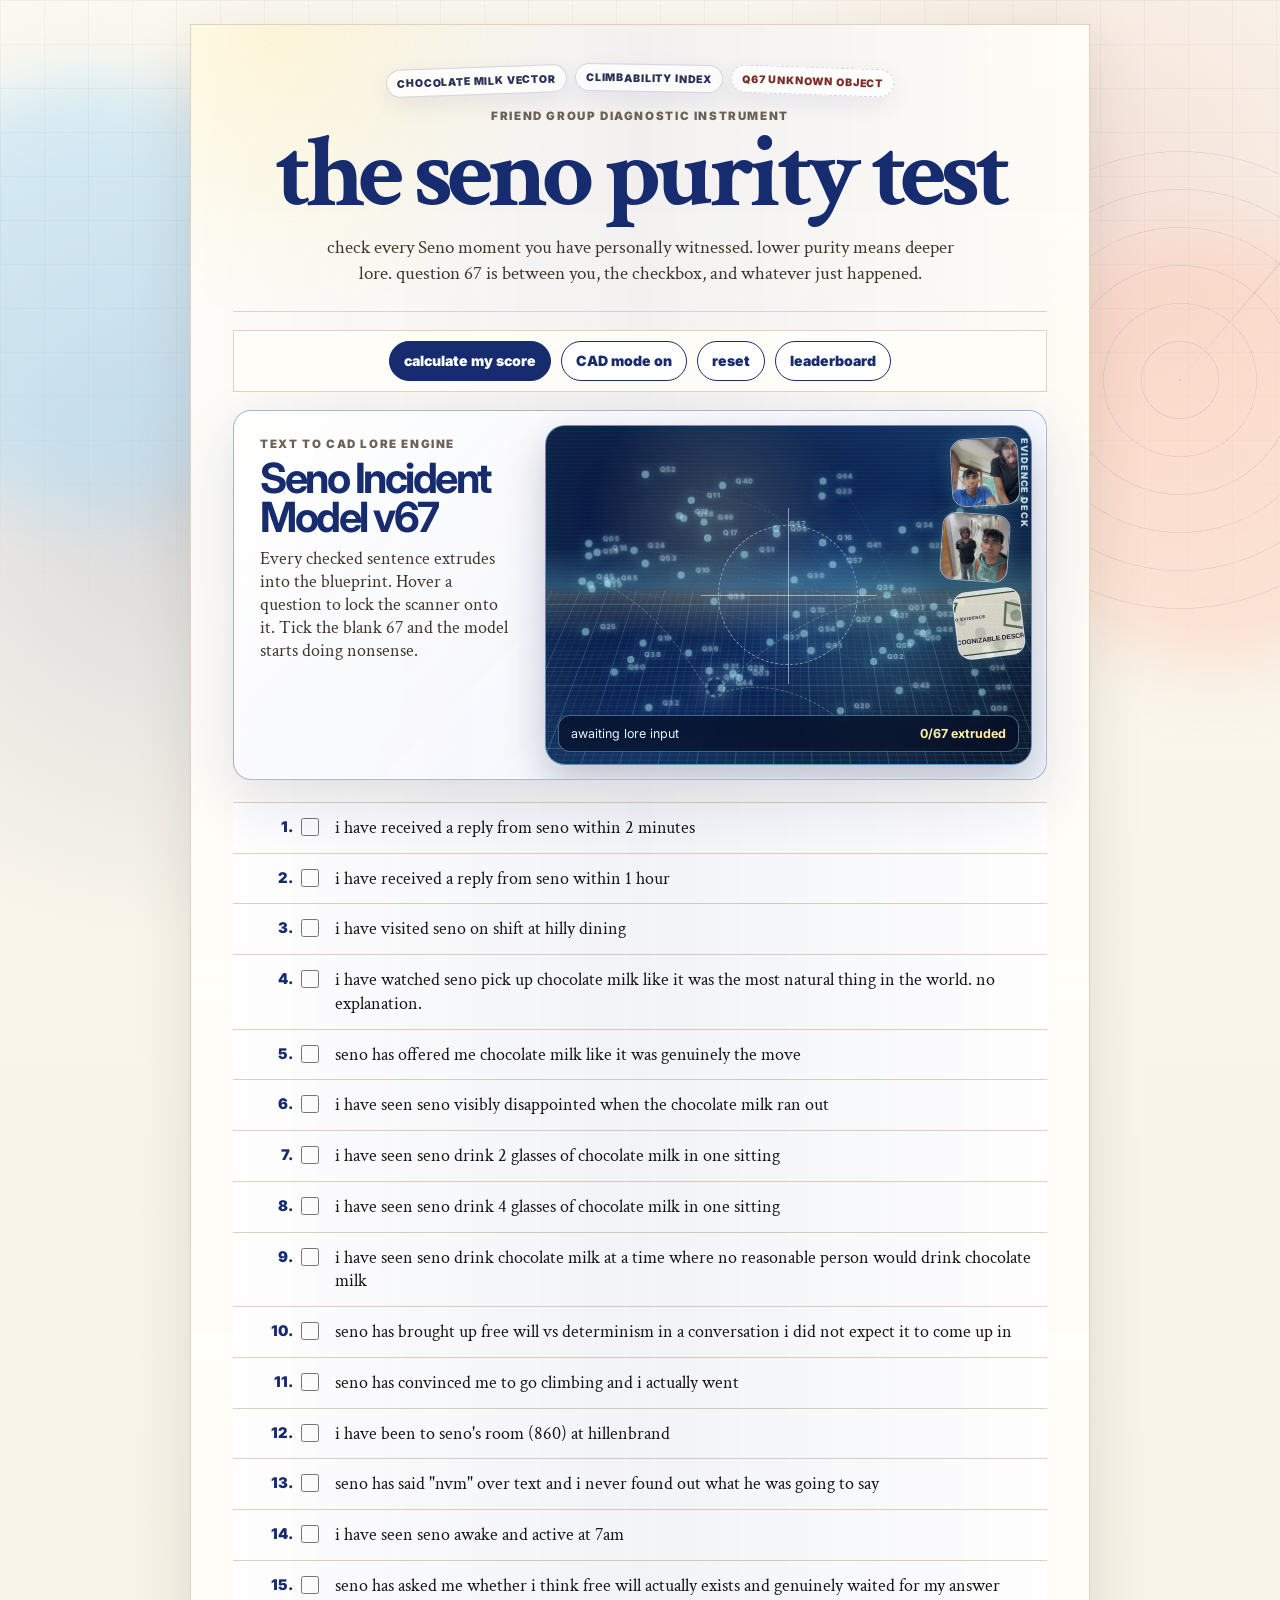
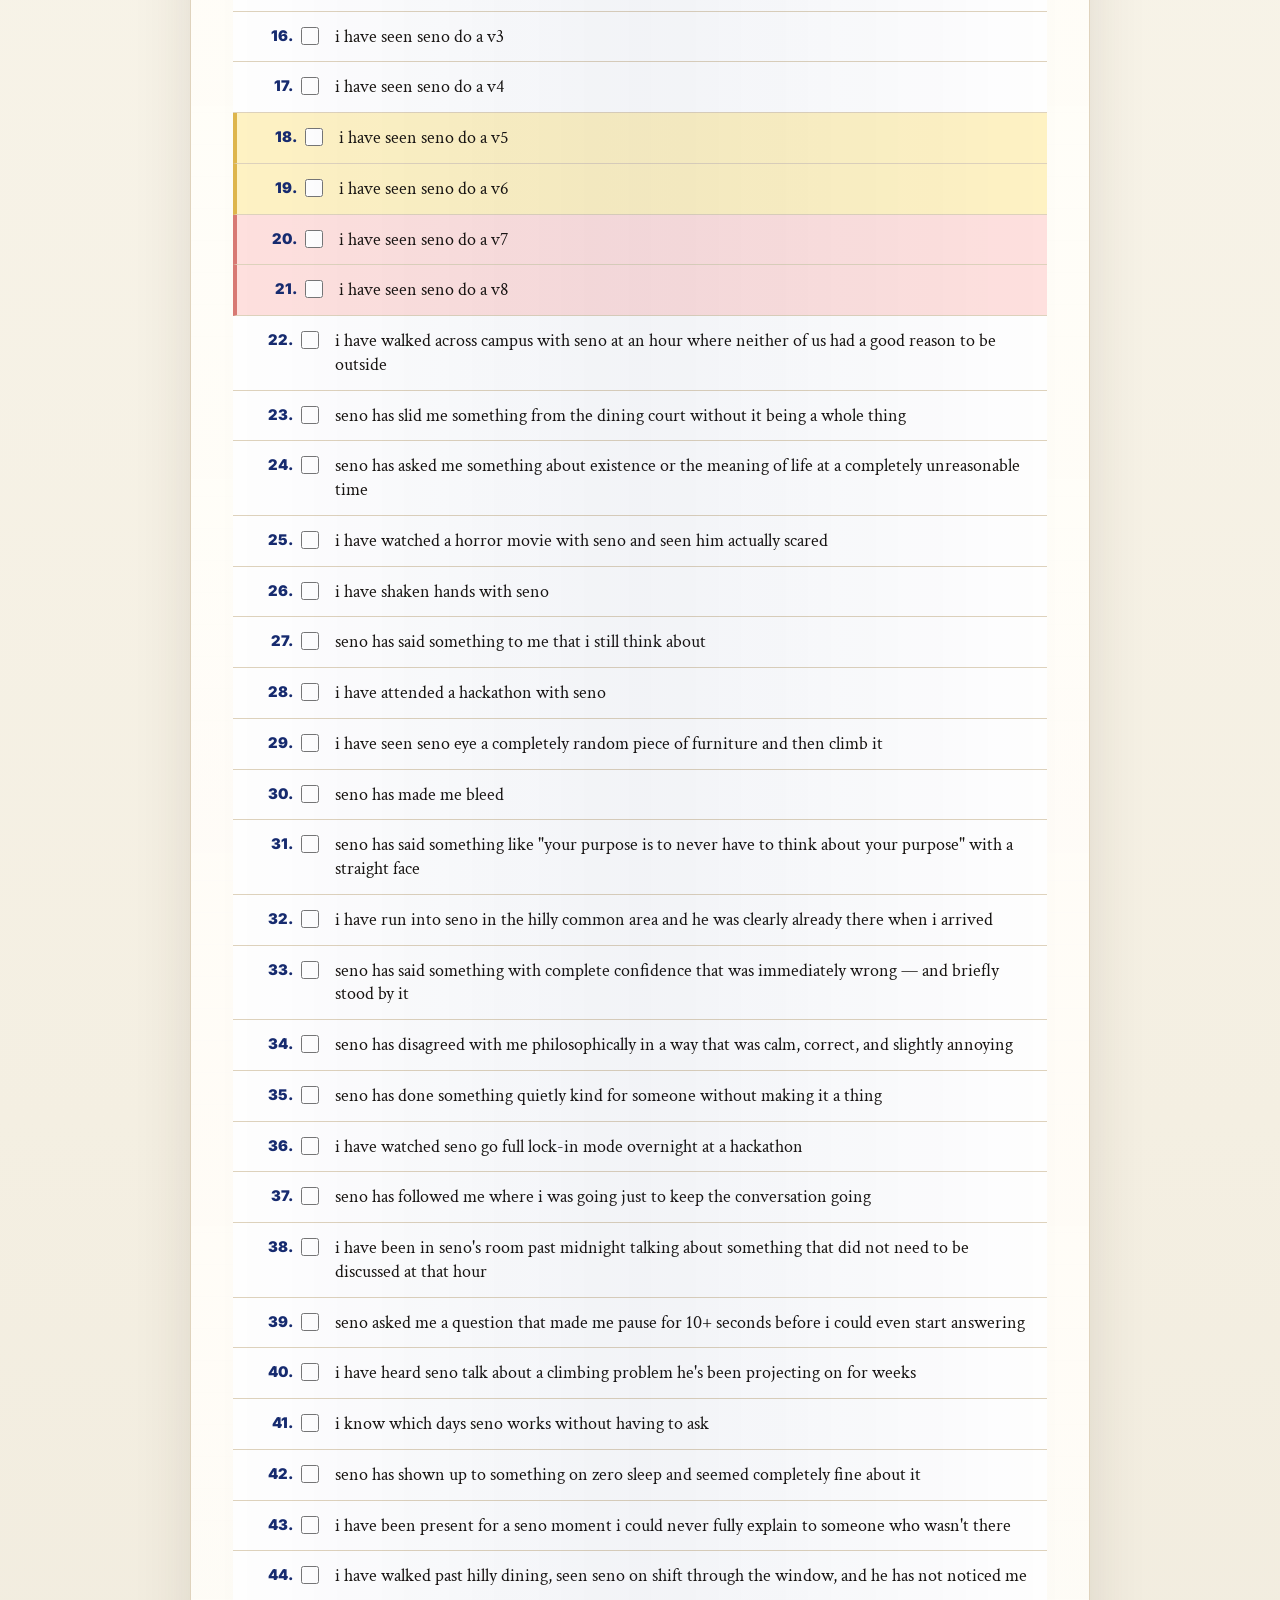
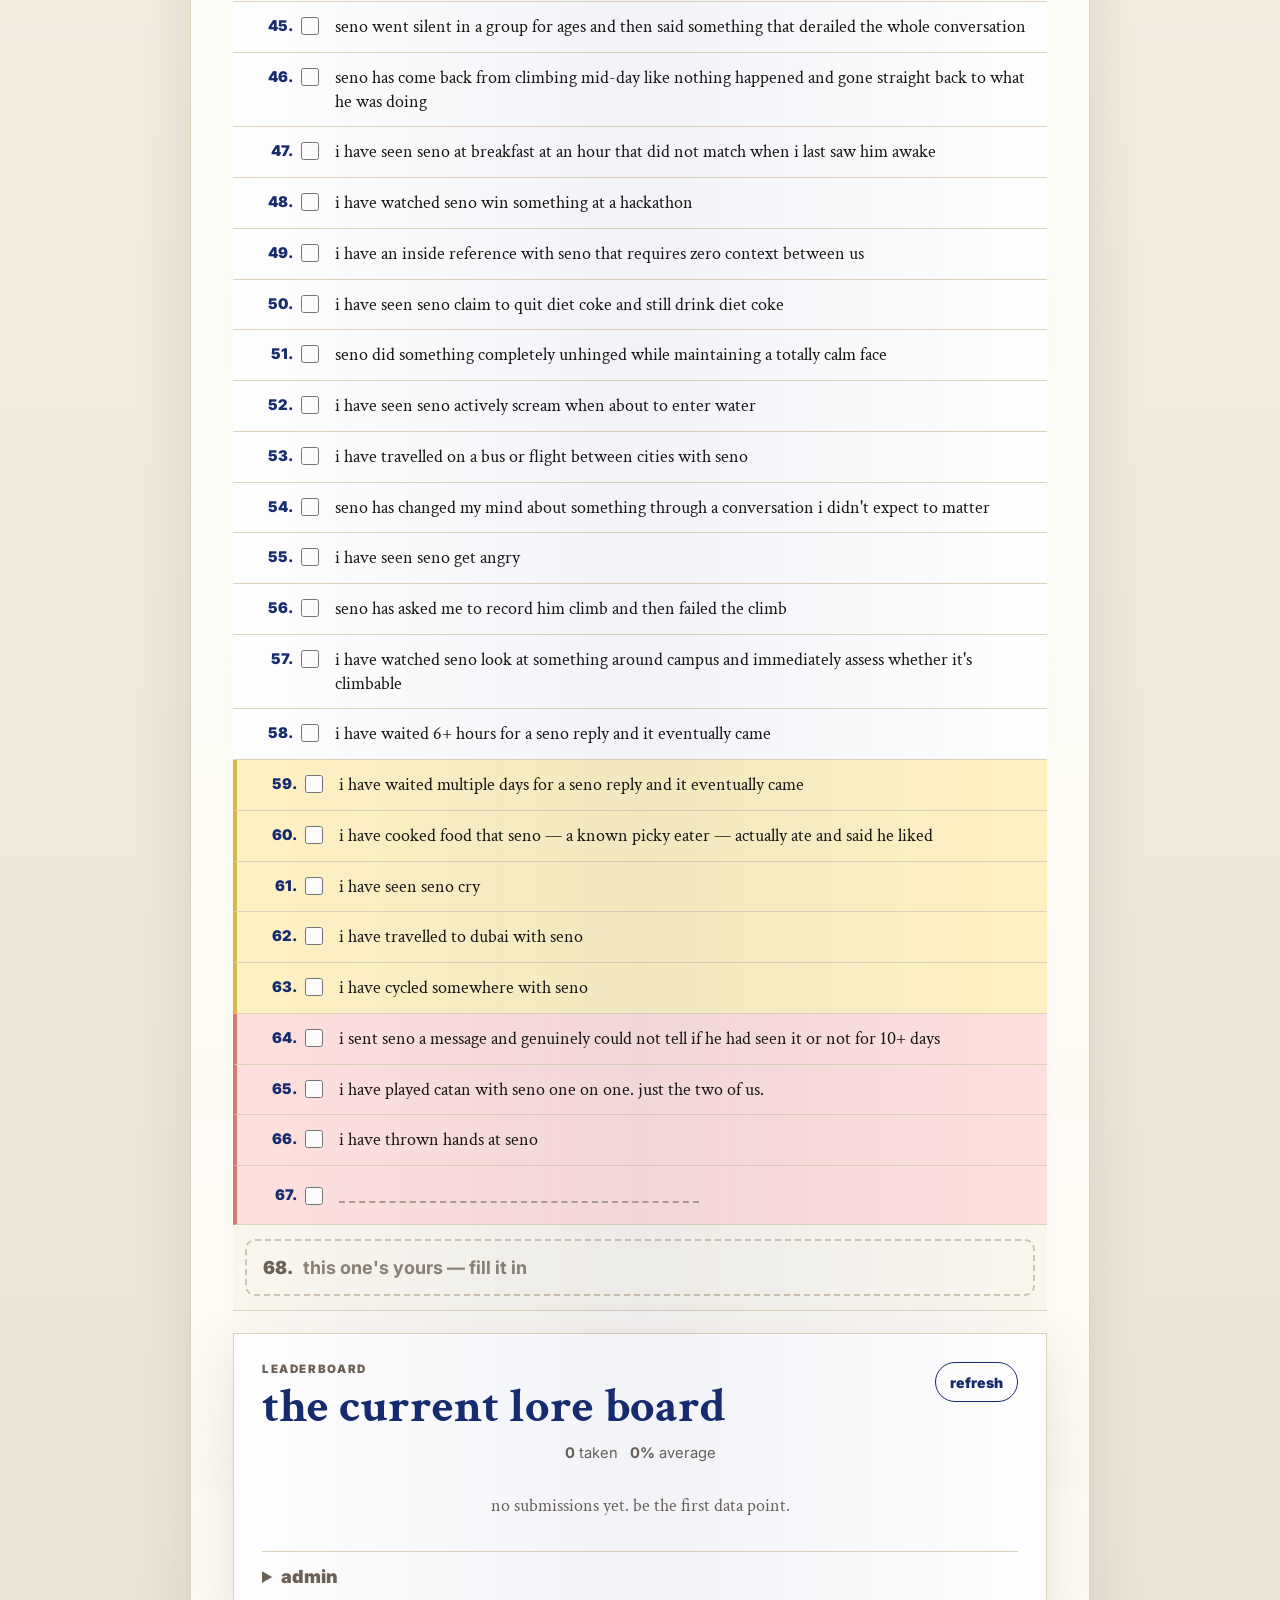
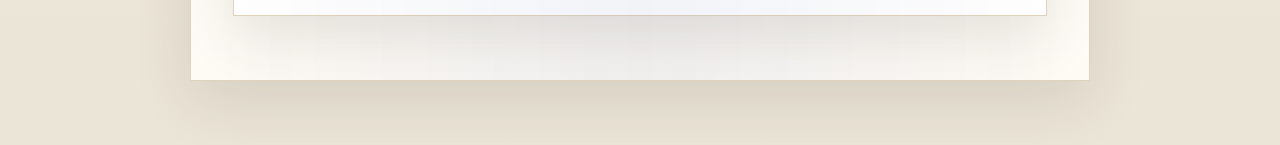
==== commit f3ab086b: "Polish immersive graphics" ====
--- a/index.html
+++ b/index.html
@@ -10,11 +10,21 @@
   <link rel="preconnect" href="https://fonts.googleapis.com">
   <link rel="preconnect" href="https://fonts.gstatic.com" crossorigin>
   <link href="https://fonts.googleapis.com/css2?family=Crimson+Text:wght@400;600;700&family=Inter:wght@500;700;900&display=swap" rel="stylesheet">
-  <link rel="stylesheet" href="styles.css?v=cad-immersive" />
+  <link rel="stylesheet" href="styles.css?v=graphics-v2" />
 </head>
 <body>
+  <div class="ambient-stage" aria-hidden="true">
+    <div class="orb orb-one"></div>
+    <div class="orb orb-two"></div>
+    <div class="blueprint-rings"></div>
+  </div>
   <main class="page-shell">
     <header class="masthead">
+      <div class="hero-chip-strip" aria-hidden="true">
+        <span class="hero-chip milk">chocolate milk vector</span>
+        <span class="hero-chip climb">climbability index</span>
+        <span class="hero-chip chaos">Q67 unknown object</span>
+      </div>
       <p class="kicker">friend group diagnostic instrument</p>
       <h1>the seno purity test</h1>
       <p class="subtitle">check every Seno moment you have personally witnessed. lower purity means deeper lore. question 67 is between you, the checkbox, and whatever just happened.</p>
@@ -42,8 +52,15 @@
         <p>Every checked sentence extrudes into the blueprint. Hover a question to lock the scanner onto it. Tick the blank 67 and the model starts doing nonsense.</p>
       </div>
       <div class="cad-viewport" id="cadViewport">
+        <div class="cad-scanbeam" aria-hidden="true"></div>
         <div class="cad-grid" aria-hidden="true"></div>
+        <svg class="cad-wires" id="cadWires" viewBox="0 0 100 100" preserveAspectRatio="none" aria-hidden="true"></svg>
         <div class="cad-orbit" id="cadOrbit" aria-hidden="true"></div>
+        <div class="cad-photo-stack" aria-hidden="true">
+          <img src="assets/seno-1.jpg" alt="" />
+          <img src="assets/seno-2.jpg" alt="" />
+          <img src="assets/generated/q-67.svg" alt="" />
+        </div>
         <div class="cad-reticle" aria-hidden="true"></div>
         <div class="cad-readout">
           <span id="cadStatus">awaiting lore input</span>
@@ -104,6 +121,6 @@
     </li>
   </template>
 
-  <script src="script.js?v=cad-immersive"></script>
+  <script src="script.js?v=graphics-v2"></script>
 </body>
 </html>
--- a/styles.css
+++ b/styles.css
@@ -39,20 +39,95 @@
   z-index: -1;
 }
 
+.ambient-stage {
+  position: fixed;
+  inset: 0;
+  overflow: hidden;
+  pointer-events: none;
+  z-index: -2;
+}
+.orb {
+  position: absolute;
+  width: 34vmax;
+  height: 34vmax;
+  border-radius: 50%;
+  filter: blur(32px);
+  opacity: .38;
+  mix-blend-mode: multiply;
+  animation: orbFloat 16s ease-in-out infinite alternate;
+}
+.orb-one { left: -10vmax; top: 6vmax; background: #9edbff; }
+.orb-two { right: -12vmax; top: 18vmax; background: #ffc0a8; animation-delay: -7s; }
+.blueprint-rings {
+  position: absolute;
+  right: -160px;
+  top: 120px;
+  width: 520px;
+  height: 520px;
+  border-radius: 50%;
+  background:
+    repeating-radial-gradient(circle, rgba(23,43,111,.12) 0 1px, transparent 1px 38px),
+    conic-gradient(from 20deg, transparent 0 20deg, rgba(23,43,111,.09) 20deg 21deg, transparent 21deg 60deg);
+  opacity: .62;
+  animation: blueprintSpin 55s linear infinite;
+}
+
 .page-shell {
   width: min(900px, calc(100% - 24px));
   margin: 24px auto 64px;
   padding: clamp(18px, 4vw, 42px);
-  background: var(--paper);
+  position: relative;
+  background:
+    linear-gradient(180deg, rgba(255,253,248,.96), rgba(255,253,248,.91)),
+    repeating-linear-gradient(0deg, transparent 0 31px, rgba(23,43,111,.045) 31px 32px);
   border: 1px solid var(--line);
   box-shadow: var(--shadow);
+  overflow: hidden;
+}
+.page-shell::before {
+  content: "";
+  position: absolute;
+  inset: 0;
+  pointer-events: none;
+  background:
+    linear-gradient(90deg, transparent, rgba(23,43,111,.08), transparent),
+    radial-gradient(circle at 10% 0%, rgba(255,243,196,.85), transparent 18rem);
+  opacity: .72;
 }
 
 .masthead {
+  position: relative;
   text-align: center;
   padding-bottom: 24px;
   border-bottom: 1px solid var(--line);
-}
+  z-index: 1;
+}
+.hero-chip-strip {
+  display: flex;
+  justify-content: center;
+  flex-wrap: wrap;
+  gap: 8px;
+  margin-bottom: 14px;
+}
+.hero-chip {
+  display: inline-flex;
+  align-items: center;
+  min-height: 28px;
+  padding: 5px 10px;
+  border: 1px solid rgba(23,43,111,.18);
+  border-radius: 999px;
+  background: rgba(255,255,255,.74);
+  box-shadow: 0 8px 22px rgba(23,43,111,.08);
+  color: #28305a;
+  font-family: Inter, Arial, sans-serif;
+  font-size: .66rem;
+  font-weight: 900;
+  letter-spacing: .08em;
+  text-transform: uppercase;
+}
+.hero-chip.milk { transform: rotate(-2deg); }
+.hero-chip.climb { transform: translateY(-3px) rotate(1deg); }
+.hero-chip.chaos { transform: rotate(2deg); border-style: dashed; color: #7b2d28; }
 
 .kicker, .eyebrow {
   margin: 0 0 8px;
@@ -151,15 +226,64 @@
   --tilt-x: 0deg;
   --tilt-y: 0deg;
   position: relative;
-  min-height: 280px;
-  border: 1px solid rgba(23,43,111,.52);
-  border-radius: 16px;
+  min-height: 340px;
+  border: 1px solid rgba(145,216,255,.62);
+  border-radius: 20px;
   overflow: hidden;
   background:
-    radial-gradient(circle at 50% 50%, rgba(255,255,255,.24), transparent 8rem),
-    linear-gradient(135deg, #081a4a, #0f2d63 55%, #07122f);
+    radial-gradient(circle at 35% 28%, rgba(255,240,166,.22), transparent 8rem),
+    radial-gradient(circle at 72% 62%, rgba(142,244,255,.22), transparent 9rem),
+    linear-gradient(135deg, #06133b, #0f2d63 52%, #050b20);
   transform-style: preserve-3d;
   perspective: 900px;
+  box-shadow: inset 0 0 80px rgba(142,244,255,.13), 0 18px 42px rgba(7,18,47,.22);
+}
+.cad-viewport::before,
+.cad-viewport::after {
+  content: "";
+  position: absolute;
+  inset: 0;
+  pointer-events: none;
+}
+.cad-viewport::before {
+  background: repeating-linear-gradient(0deg, rgba(255,255,255,.055) 0 1px, transparent 1px 4px);
+  mix-blend-mode: screen;
+  opacity: .45;
+}
+.cad-viewport::after {
+  background: linear-gradient(115deg, transparent 0 24%, rgba(255,255,255,.2) 26%, transparent 32% 100%);
+  transform: translateX(-70%);
+  animation: glassSweep 5.2s ease-in-out infinite;
+}
+.cad-scanbeam {
+  position: absolute;
+  inset: -20% 0;
+  background: linear-gradient(180deg, transparent 0 40%, rgba(142,244,255,.22) 48%, rgba(255,240,166,.18) 50%, transparent 59% 100%);
+  filter: blur(.5px);
+  animation: scanDown 4.8s linear infinite;
+  z-index: 2;
+  pointer-events: none;
+}
+.cad-wires {
+  position: absolute;
+  inset: 0;
+  width: 100%;
+  height: 100%;
+  z-index: 3;
+  opacity: .7;
+  filter: drop-shadow(0 0 6px rgba(142,244,255,.45));
+}
+.cad-wires path {
+  fill: none;
+  stroke: rgba(142,244,255,.36);
+  stroke-width: .35;
+  stroke-dasharray: 3 2;
+  vector-effect: non-scaling-stroke;
+  animation: wireMarch 3s linear infinite;
+}
+.cad-wires path.hot {
+  stroke: rgba(255,240,166,.78);
+  stroke-width: .55;
 }
 .cad-grid {
   position: absolute;
@@ -177,9 +301,44 @@
 .cad-orbit {
   position: absolute;
   inset: 18px;
+  z-index: 4;
   transform: rotateX(var(--tilt-x)) rotateY(var(--tilt-y));
   transform-style: preserve-3d;
   transition: transform .12s linear;
+}
+.cad-photo-stack {
+  position: absolute;
+  right: 12px;
+  top: 12px;
+  z-index: 5;
+  display: grid;
+  gap: 8px;
+  pointer-events: none;
+}
+.cad-photo-stack img {
+  width: 68px;
+  height: 68px;
+  object-fit: cover;
+  border: 1px solid rgba(255,255,255,.72);
+  border-radius: 14px;
+  box-shadow: 0 0 18px rgba(142,244,255,.28), 0 10px 24px rgba(0,0,0,.28);
+  transform: rotate(-3deg);
+  opacity: .82;
+}
+.cad-photo-stack img:nth-child(2) { transform: rotate(4deg) translateX(-10px); }
+.cad-photo-stack img:nth-child(3) { transform: rotate(-7deg) translateX(4px); background: #fff; }
+.cad-photo-stack::after {
+  content: "evidence deck";
+  color: rgba(225,248,255,.82);
+  font-family: Inter, Arial, sans-serif;
+  font-size: .58rem;
+  font-weight: 900;
+  letter-spacing: .1em;
+  text-transform: uppercase;
+  writing-mode: vertical-rl;
+  position: absolute;
+  right: -11px;
+  top: 0;
 }
 .cad-node {
   --x: 50%;
@@ -270,6 +429,7 @@
   font-family: Inter, Arial, sans-serif;
   font-size: .78rem;
   backdrop-filter: blur(8px);
+  z-index: 6;
 }
 .cad-readout strong { color: #fff0a6; }
 
@@ -279,6 +439,11 @@
 @keyframes gridDrift { to { background-position: 36px 36px, 36px 36px, 9px 9px, 9px 9px; } }
 @keyframes reticleSpin { to { transform: translate(-50%, -50%) rotate(360deg); } }
 @keyframes nodePulse { to { transform: translate(-50%, -50%) translateZ(var(--z)) scale(1.05); } }
+@keyframes orbFloat { to { transform: translate3d(4vmax, -3vmax, 0) scale(1.12); } }
+@keyframes blueprintSpin { to { transform: rotate(360deg); } }
+@keyframes glassSweep { 0%, 55% { transform: translateX(-80%); } 100% { transform: translateX(85%); } }
+@keyframes scanDown { from { transform: translateY(-70%); } to { transform: translateY(70%); } }
+@keyframes wireMarch { to { stroke-dashoffset: -20; } }
 
 .question-list {
   margin: 0;
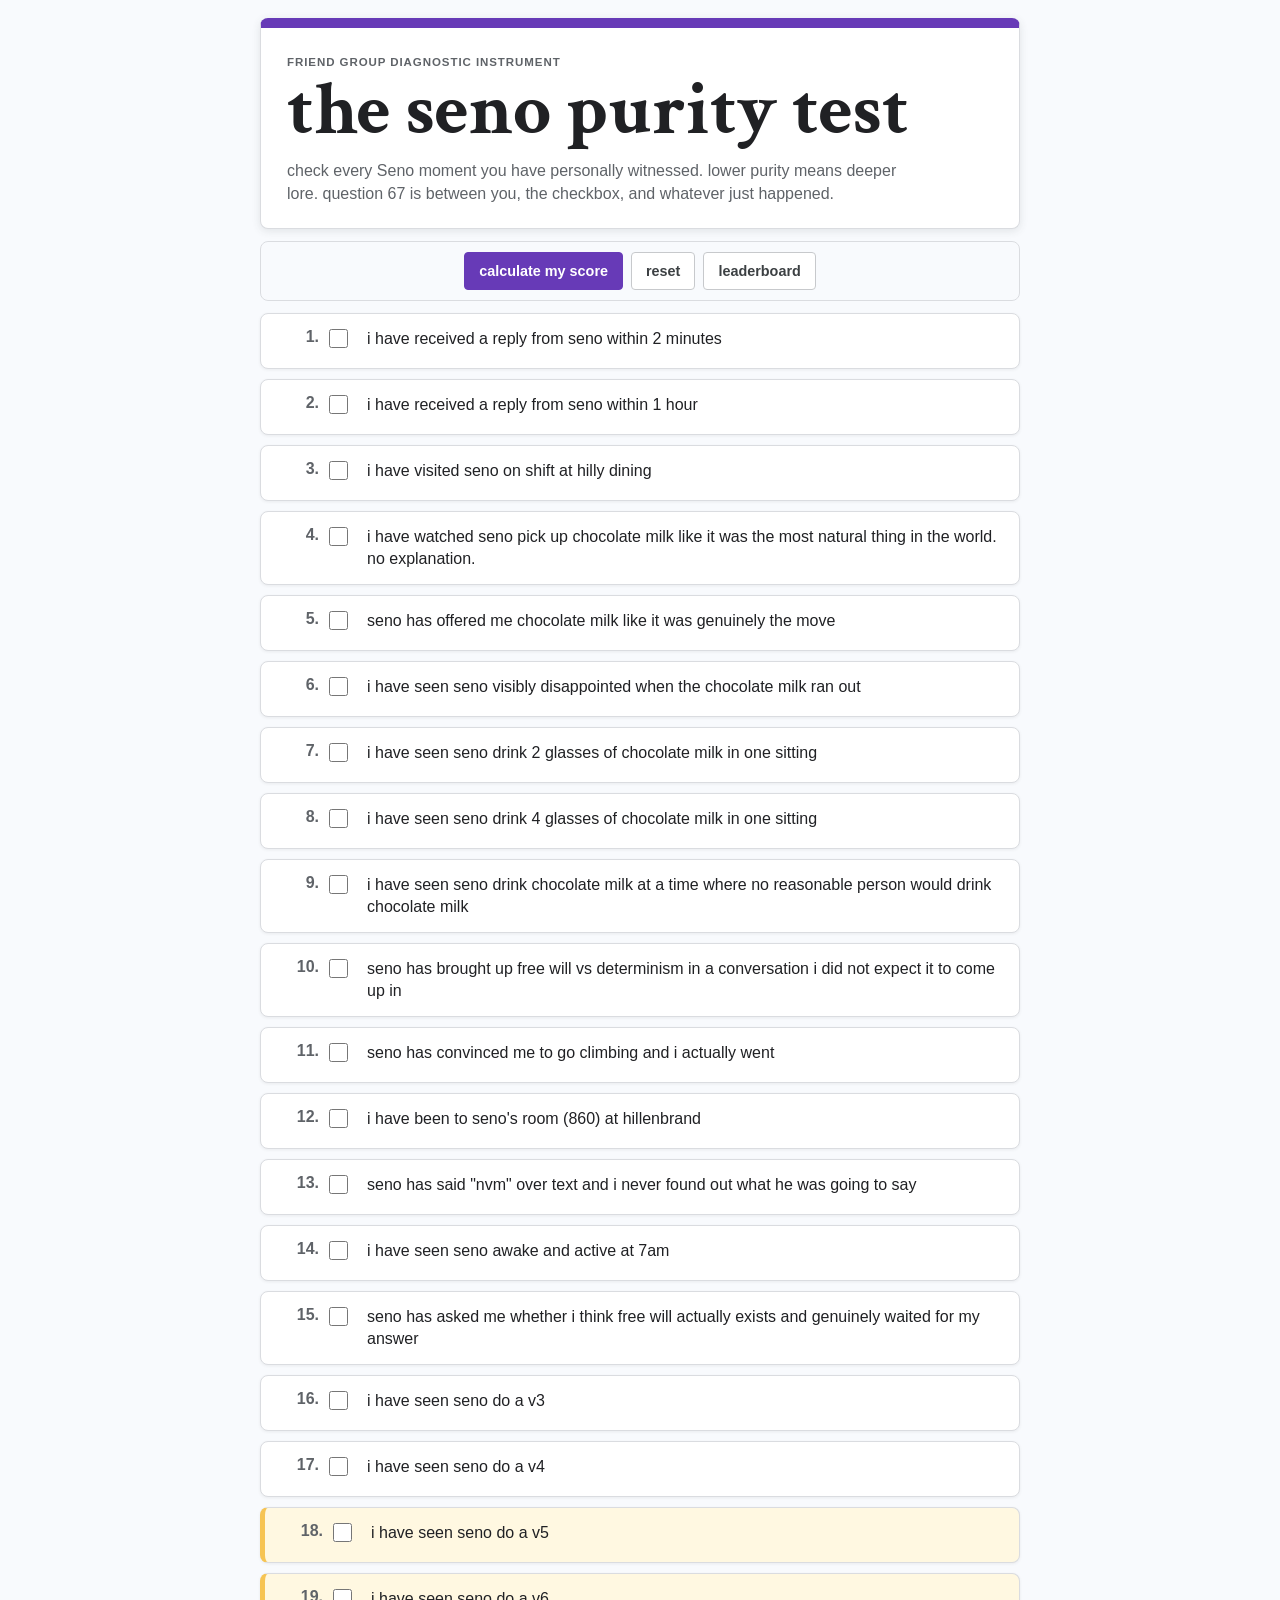
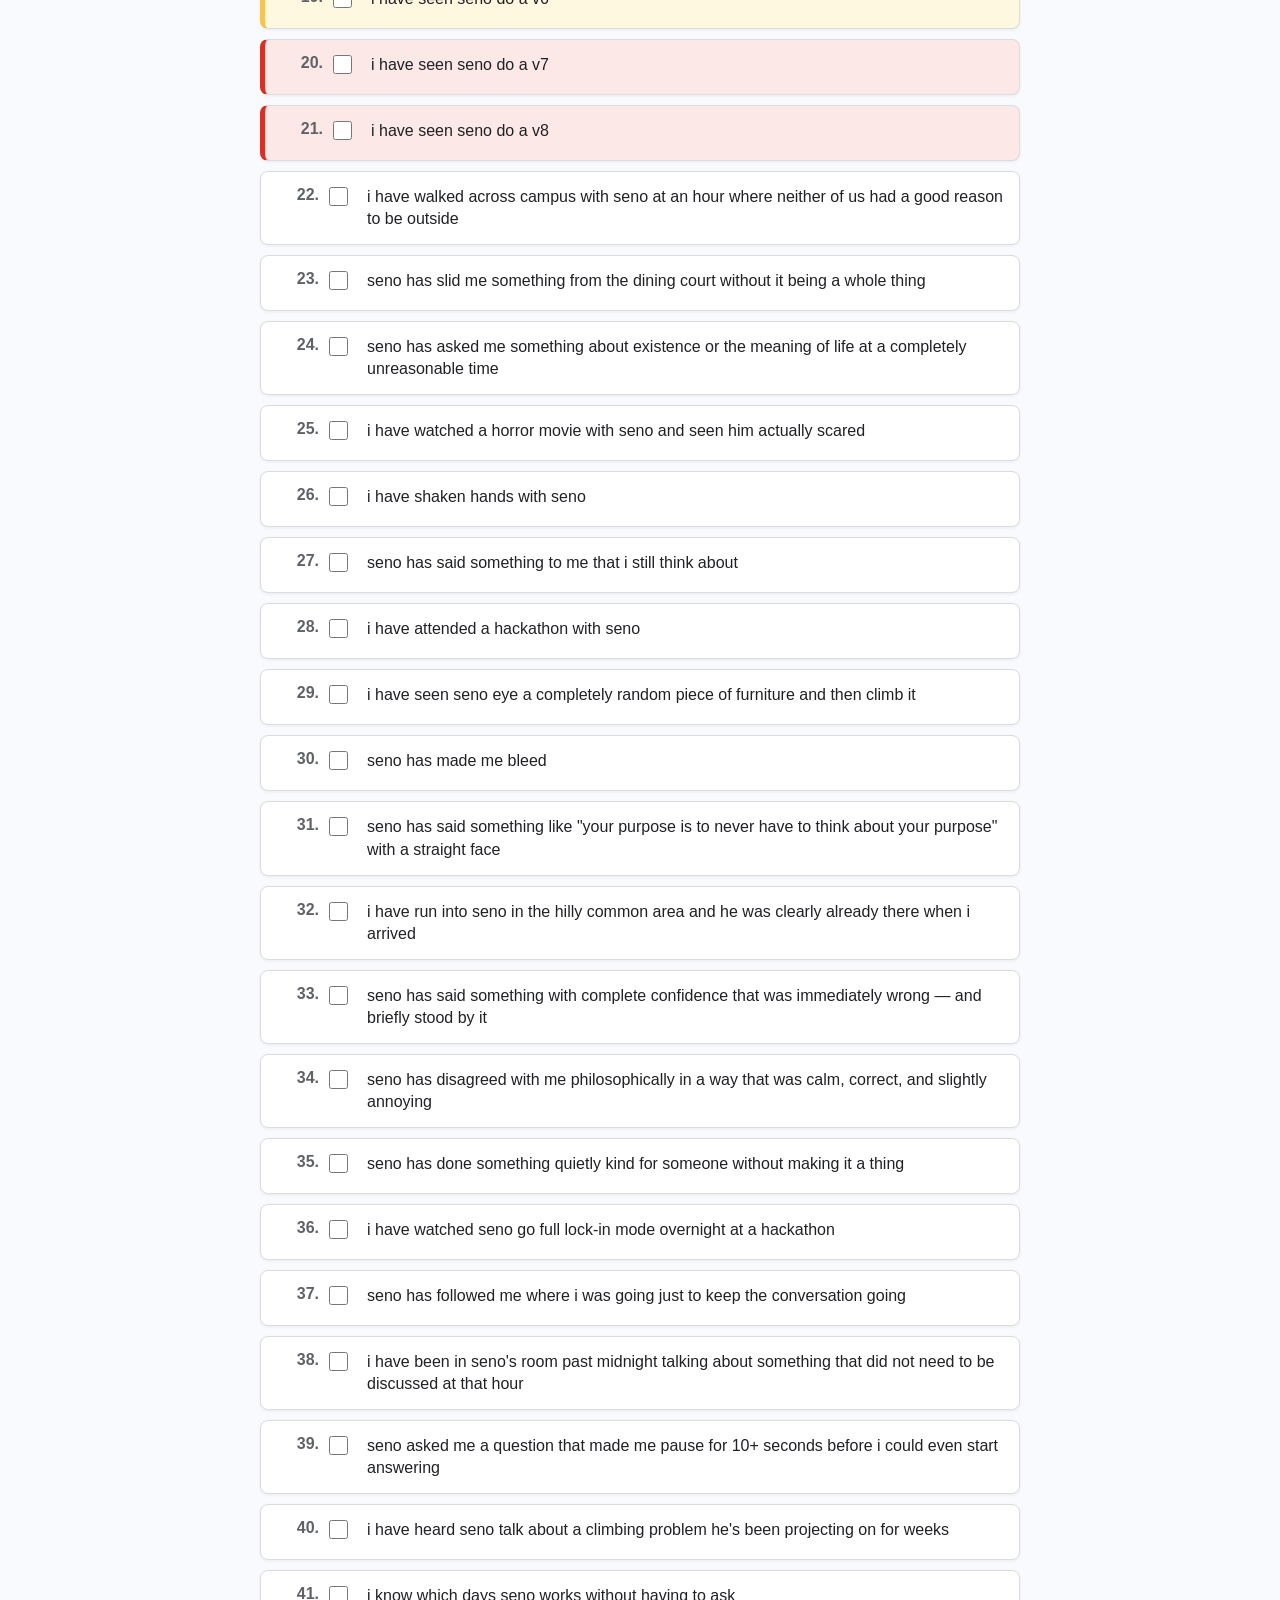
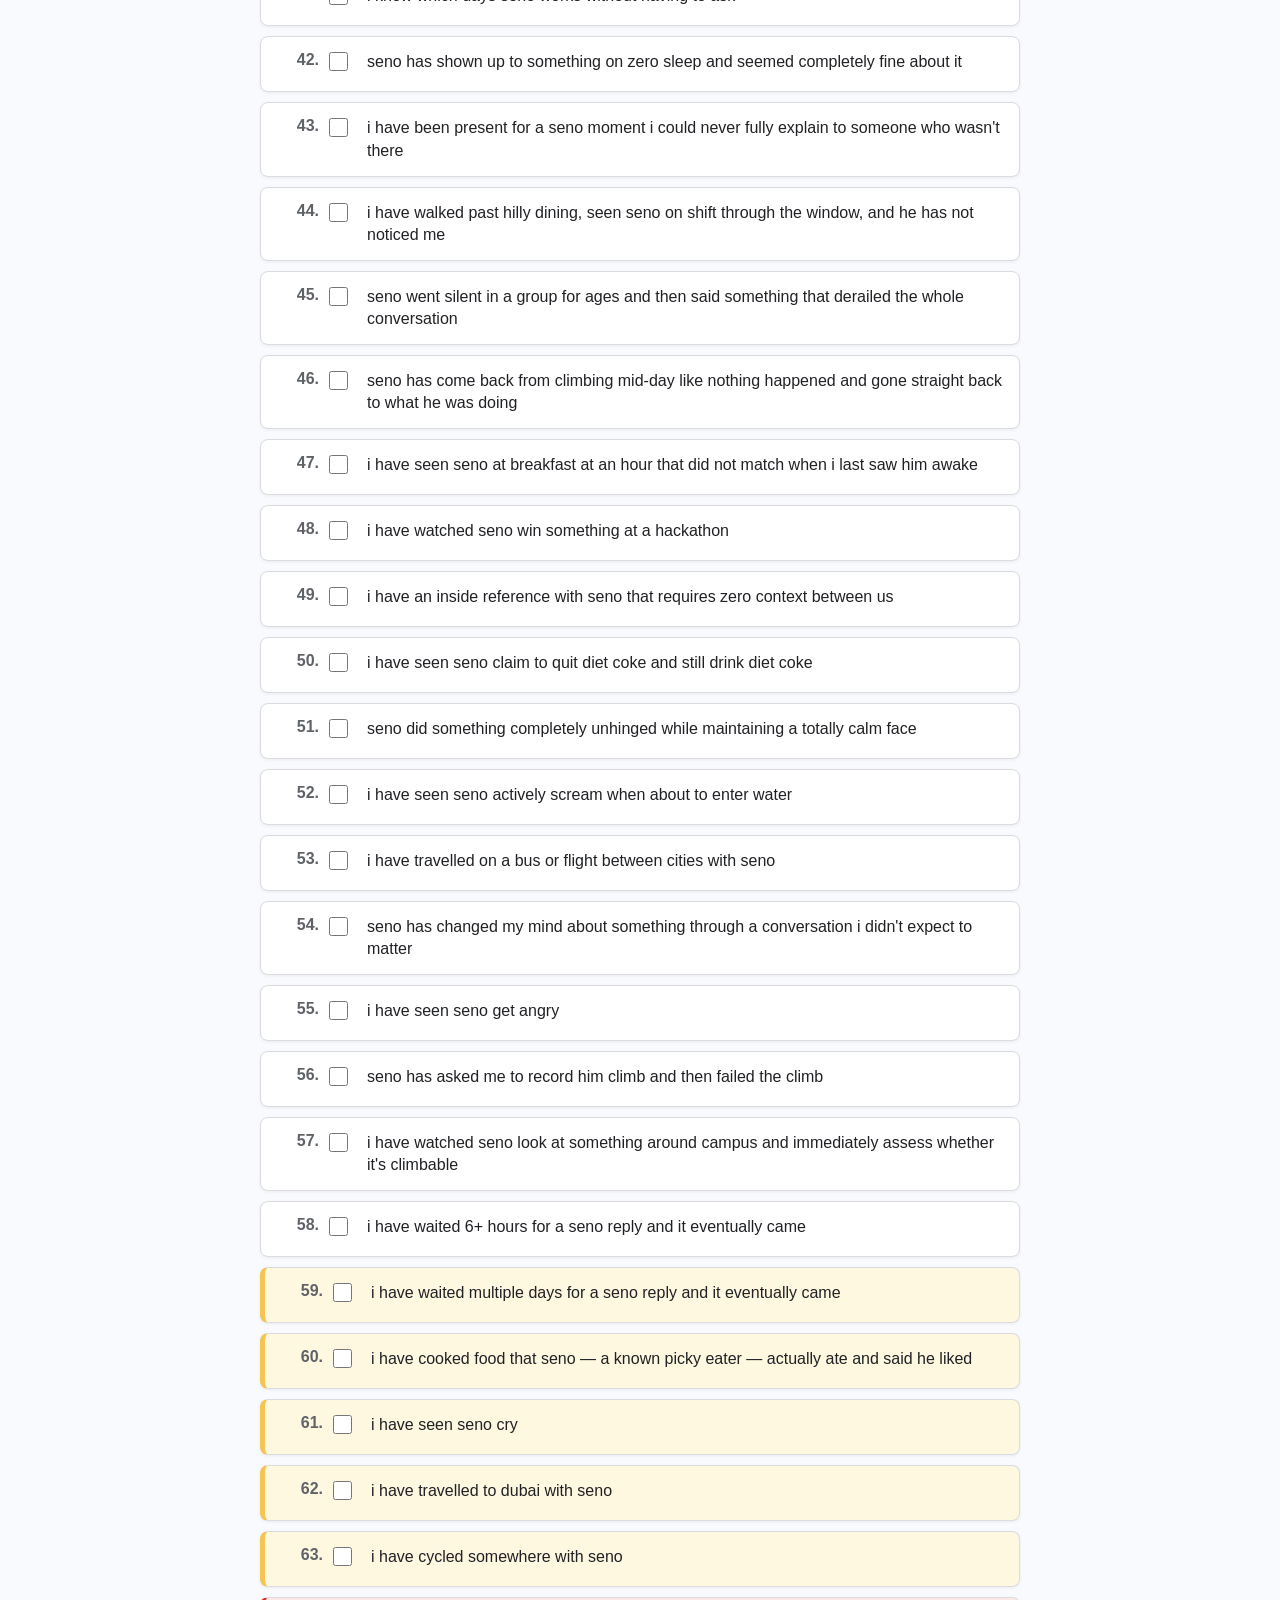
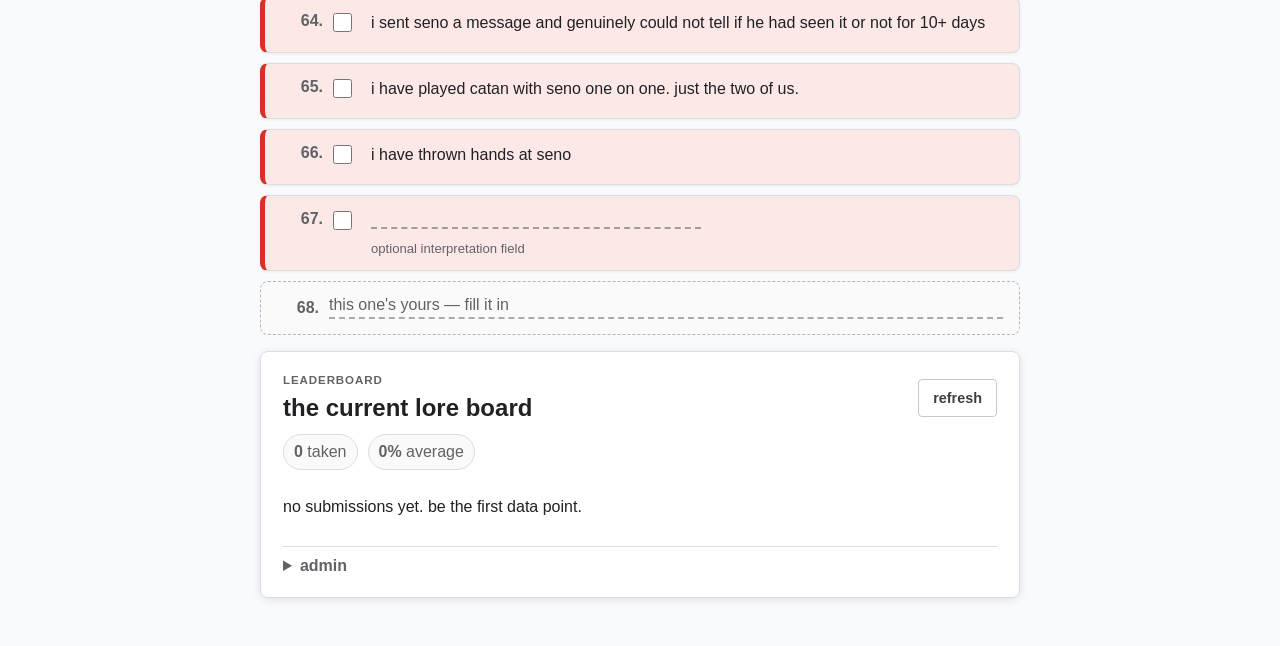
==== commit 7eeca2e3: "Simplify to forms-style design" ====
--- a/index.html
+++ b/index.html
@@ -10,21 +10,11 @@
   <link rel="preconnect" href="https://fonts.googleapis.com">
   <link rel="preconnect" href="https://fonts.gstatic.com" crossorigin>
   <link href="https://fonts.googleapis.com/css2?family=Crimson+Text:wght@400;600;700&family=Inter:wght@500;700;900&display=swap" rel="stylesheet">
-  <link rel="stylesheet" href="styles.css?v=graphics-v2" />
+  <link rel="stylesheet" href="styles.css?v=forms-clean" />
 </head>
 <body>
-  <div class="ambient-stage" aria-hidden="true">
-    <div class="orb orb-one"></div>
-    <div class="orb orb-two"></div>
-    <div class="blueprint-rings"></div>
-  </div>
   <main class="page-shell">
     <header class="masthead">
-      <div class="hero-chip-strip" aria-hidden="true">
-        <span class="hero-chip milk">chocolate milk vector</span>
-        <span class="hero-chip climb">climbability index</span>
-        <span class="hero-chip chaos">Q67 unknown object</span>
-      </div>
       <p class="kicker">friend group diagnostic instrument</p>
       <h1>the seno purity test</h1>
       <p class="subtitle">check every Seno moment you have personally witnessed. lower purity means deeper lore. question 67 is between you, the checkbox, and whatever just happened.</p>
@@ -40,33 +30,8 @@
 
     <section class="controls" aria-label="test controls">
       <button id="calculateBtn" class="button primary" type="button">calculate my score</button>
-      <button id="cadToggleBtn" class="button" type="button" aria-pressed="true">CAD mode on</button>
       <button id="resetBtn" class="button" type="button">reset</button>
       <a class="button" href="#leaderboard">leaderboard</a>
-    </section>
-
-    <section id="cadLab" class="cad-lab" aria-label="interactive text to cad lore scanner">
-      <div class="cad-copy">
-        <p class="eyebrow">text to cad lore engine</p>
-        <h2>Seno Incident Model v67</h2>
-        <p>Every checked sentence extrudes into the blueprint. Hover a question to lock the scanner onto it. Tick the blank 67 and the model starts doing nonsense.</p>
-      </div>
-      <div class="cad-viewport" id="cadViewport">
-        <div class="cad-scanbeam" aria-hidden="true"></div>
-        <div class="cad-grid" aria-hidden="true"></div>
-        <svg class="cad-wires" id="cadWires" viewBox="0 0 100 100" preserveAspectRatio="none" aria-hidden="true"></svg>
-        <div class="cad-orbit" id="cadOrbit" aria-hidden="true"></div>
-        <div class="cad-photo-stack" aria-hidden="true">
-          <img src="assets/seno-1.jpg" alt="" />
-          <img src="assets/seno-2.jpg" alt="" />
-          <img src="assets/generated/q-67.svg" alt="" />
-        </div>
-        <div class="cad-reticle" aria-hidden="true"></div>
-        <div class="cad-readout">
-          <span id="cadStatus">awaiting lore input</span>
-          <strong id="cadScore">0/67 extruded</strong>
-        </div>
-      </div>
     </section>
 
     <ol id="questionList" class="question-list"></ol>
@@ -86,7 +51,7 @@
         <button id="copyTextBtn" class="button" type="button">copy text</button>
       </div>
       <textarea id="shareText" readonly aria-label="copyable share text"></textarea>
-      <p class="tiny-note">The share link works as a static GitHub Pages link. Database mode can be wired to Supabase once a project URL and anon key are added.</p>
+      <p class="tiny-note">The leaderboard is saved locally in this static version. Supabase can be wired later if you want a shared public board.</p>
     </section>
 
     <section id="leaderboard" class="leaderboard-card">
@@ -107,7 +72,6 @@
         <label for="adminPassword">password</label>
         <input id="adminPassword" type="password" placeholder="enter admin password" />
         <button id="unlockAdminBtn" class="button" type="button">unlock delete controls</button>
-        <p class="tiny-note">Static fallback password is set in the code for this lo-fi version. Supabase can enforce real deletes later.</p>
       </details>
     </section>
   </main>
@@ -121,6 +85,6 @@
     </li>
   </template>
 
-  <script src="script.js?v=graphics-v2"></script>
+  <script src="script.js?v=forms-clean"></script>
 </body>
 </html>
--- a/styles.css
+++ b/styles.css
@@ -1,15 +1,16 @@
 :root {
-  --ink: #17130f;
-  --muted: #6c6257;
-  --paper: #fffdf8;
-  --line: #dfd3bd;
-  --soft: #f6efe3;
-  --amber: #fff3c4;
-  --amber-line: #dfb64c;
-  --red-soft: #ffe1df;
-  --red-line: #d97a74;
-  --blue: #172b6f;
-  --shadow: 0 18px 55px rgba(55, 42, 26, .12);
+  --ink: #202124;
+  --muted: #5f6368;
+  --paper: #ffffff;
+  --page: #f8fafd;
+  --line: #dadce0;
+  --purple: #673ab7;
+  --purple-dark: #4a148c;
+  --amber: #fff8e1;
+  --amber-line: #f6c453;
+  --red-soft: #fce8e6;
+  --red-line: #d93025;
+  --shadow: 0 2px 8px rgba(60,64,67,.12);
 }
 
 * { box-sizing: border-box; }
@@ -18,142 +19,54 @@
   margin: 0;
   min-height: 100vh;
   color: var(--ink);
-  background:
-    radial-gradient(circle at 14% 10%, rgba(23,43,111,.14), transparent 28rem),
-    radial-gradient(circle at 86% 4%, rgba(217,122,116,.18), transparent 24rem),
-    linear-gradient(180deg, #fbf8ef, #f4efe2 55%, #ebe5d7);
-  font-family: "Crimson Text", Georgia, serif;
-  font-size: 18px;
-}
-
-body::before {
-  content: "";
-  position: fixed;
-  inset: 0;
-  pointer-events: none;
-  background-image:
-    linear-gradient(rgba(23,43,111,.055) 1px, transparent 1px),
-    linear-gradient(90deg, rgba(23,43,111,.055) 1px, transparent 1px);
-  background-size: 44px 44px;
-  mask-image: linear-gradient(to bottom, rgba(0,0,0,.72), transparent 78%);
-  z-index: -1;
-}
-
-.ambient-stage {
-  position: fixed;
-  inset: 0;
-  overflow: hidden;
-  pointer-events: none;
-  z-index: -2;
-}
-.orb {
-  position: absolute;
-  width: 34vmax;
-  height: 34vmax;
-  border-radius: 50%;
-  filter: blur(32px);
-  opacity: .38;
-  mix-blend-mode: multiply;
-  animation: orbFloat 16s ease-in-out infinite alternate;
-}
-.orb-one { left: -10vmax; top: 6vmax; background: #9edbff; }
-.orb-two { right: -12vmax; top: 18vmax; background: #ffc0a8; animation-delay: -7s; }
-.blueprint-rings {
-  position: absolute;
-  right: -160px;
-  top: 120px;
-  width: 520px;
-  height: 520px;
-  border-radius: 50%;
-  background:
-    repeating-radial-gradient(circle, rgba(23,43,111,.12) 0 1px, transparent 1px 38px),
-    conic-gradient(from 20deg, transparent 0 20deg, rgba(23,43,111,.09) 20deg 21deg, transparent 21deg 60deg);
-  opacity: .62;
-  animation: blueprintSpin 55s linear infinite;
+  background: var(--page);
+  font-family: Arial, Helvetica, sans-serif;
+  font-size: 16px;
 }
 
 .page-shell {
-  width: min(900px, calc(100% - 24px));
-  margin: 24px auto 64px;
-  padding: clamp(18px, 4vw, 42px);
-  position: relative;
-  background:
-    linear-gradient(180deg, rgba(255,253,248,.96), rgba(255,253,248,.91)),
-    repeating-linear-gradient(0deg, transparent 0 31px, rgba(23,43,111,.045) 31px 32px);
-  border: 1px solid var(--line);
+  width: min(760px, calc(100% - 24px));
+  margin: 18px auto 48px;
+}
+
+.masthead,
+.result-card,
+.leaderboard-card {
+  background: var(--paper);
+  border: 1px solid var(--line);
+  border-radius: 8px;
   box-shadow: var(--shadow);
-  overflow: hidden;
-}
-.page-shell::before {
-  content: "";
-  position: absolute;
-  inset: 0;
-  pointer-events: none;
-  background:
-    linear-gradient(90deg, transparent, rgba(23,43,111,.08), transparent),
-    radial-gradient(circle at 10% 0%, rgba(255,243,196,.85), transparent 18rem);
-  opacity: .72;
 }
 
 .masthead {
-  position: relative;
-  text-align: center;
-  padding-bottom: 24px;
-  border-bottom: 1px solid var(--line);
-  z-index: 1;
-}
-.hero-chip-strip {
-  display: flex;
-  justify-content: center;
-  flex-wrap: wrap;
-  gap: 8px;
-  margin-bottom: 14px;
-}
-.hero-chip {
-  display: inline-flex;
-  align-items: center;
-  min-height: 28px;
-  padding: 5px 10px;
-  border: 1px solid rgba(23,43,111,.18);
-  border-radius: 999px;
-  background: rgba(255,255,255,.74);
-  box-shadow: 0 8px 22px rgba(23,43,111,.08);
-  color: #28305a;
-  font-family: Inter, Arial, sans-serif;
-  font-size: .66rem;
-  font-weight: 900;
+  border-top: 10px solid var(--purple);
+  padding: 28px 26px 22px;
+}
+
+.kicker, .eyebrow {
+  margin: 0 0 8px;
+  color: var(--muted);
+  font-size: .72rem;
+  font-weight: 700;
   letter-spacing: .08em;
   text-transform: uppercase;
 }
-.hero-chip.milk { transform: rotate(-2deg); }
-.hero-chip.climb { transform: translateY(-3px) rotate(1deg); }
-.hero-chip.chaos { transform: rotate(2deg); border-style: dashed; color: #7b2d28; }
-
-.kicker, .eyebrow {
-  margin: 0 0 8px;
-  color: var(--muted);
-  font-family: Inter, Arial, sans-serif;
-  font-size: .72rem;
-  font-weight: 900;
-  letter-spacing: .14em;
-  text-transform: uppercase;
-}
 
 h1, h2 { margin: 0; }
 h1 {
-  color: var(--blue);
-  font-size: clamp(3rem, 8vw, 6.5rem);
-  line-height: .86;
-  letter-spacing: -.055em;
+  color: var(--ink);
+  font-family: "Crimson Text", Georgia, serif;
+  font-size: clamp(2.6rem, 9vw, 4.7rem);
+  line-height: .92;
   text-transform: lowercase;
 }
 
 .subtitle {
-  max-width: 640px;
-  margin: 16px auto 0;
-  color: #3f342a;
-  font-size: 1.2rem;
-  line-height: 1.35;
+  max-width: 620px;
+  margin: 14px 0 0;
+  color: var(--muted);
+  font-size: 1rem;
+  line-height: 1.45;
 }
 
 .controls {
@@ -161,561 +74,282 @@
   top: 8px;
   z-index: 4;
   display: flex;
-  gap: 10px;
+  gap: 8px;
   justify-content: center;
   flex-wrap: wrap;
-  margin: 18px 0;
+  margin: 12px 0;
   padding: 10px;
-  background: rgba(255,253,248,.92);
-  border: 1px solid var(--line);
-  backdrop-filter: blur(10px);
+  background: rgba(248,250,253,.92);
+  border: 1px solid var(--line);
+  border-radius: 8px;
+  backdrop-filter: blur(8px);
 }
 
 .button {
   display: inline-flex;
   align-items: center;
   justify-content: center;
-  min-height: 40px;
-  padding: 9px 14px;
-  border: 1px solid var(--blue);
-  border-radius: 999px;
-  background: #fff;
-  color: var(--blue);
-  font-family: Inter, Arial, sans-serif;
-  font-weight: 900;
-  font-size: .88rem;
+  min-height: 38px;
+  padding: 8px 14px;
+  border: 1px solid #c7c9cc;
+  border-radius: 4px;
+  background: #fff;
+  color: #3c4043;
+  font-weight: 700;
+  font-size: .9rem;
   text-decoration: none;
   cursor: pointer;
-}
-.button.primary { background: var(--blue); color: #fff; }
-.button:hover { transform: translateY(-1px); }
-
-.cad-lab {
-  position: relative;
-  display: grid;
-  grid-template-columns: minmax(190px, .8fr) minmax(280px, 1.4fr);
-  gap: 18px;
-  margin: 18px 0 22px;
-  padding: 14px;
-  border: 1px solid rgba(23,43,111,.34);
-  border-radius: 18px;
-  background: linear-gradient(135deg, rgba(255,255,255,.9), rgba(238,242,255,.78));
-  box-shadow: inset 0 0 0 1px rgba(255,255,255,.7), 0 20px 60px rgba(23,43,111,.12);
-  overflow: hidden;
-}
-
-.cad-copy {
-  position: relative;
-  z-index: 1;
-  padding: 12px;
-}
-.cad-copy h2 {
-  color: var(--blue);
-  font-family: Inter, Arial, sans-serif;
-  font-size: clamp(1.45rem, 4vw, 2.6rem);
-  line-height: .94;
-  letter-spacing: -.06em;
-}
-.cad-copy p:last-child {
-  margin: 10px 0 0;
-  color: #3f342a;
-  line-height: 1.28;
-}
-
-.cad-viewport {
-  --tilt-x: 0deg;
-  --tilt-y: 0deg;
-  position: relative;
-  min-height: 340px;
-  border: 1px solid rgba(145,216,255,.62);
-  border-radius: 20px;
-  overflow: hidden;
-  background:
-    radial-gradient(circle at 35% 28%, rgba(255,240,166,.22), transparent 8rem),
-    radial-gradient(circle at 72% 62%, rgba(142,244,255,.22), transparent 9rem),
-    linear-gradient(135deg, #06133b, #0f2d63 52%, #050b20);
-  transform-style: preserve-3d;
-  perspective: 900px;
-  box-shadow: inset 0 0 80px rgba(142,244,255,.13), 0 18px 42px rgba(7,18,47,.22);
-}
-.cad-viewport::before,
-.cad-viewport::after {
-  content: "";
-  position: absolute;
-  inset: 0;
-  pointer-events: none;
-}
-.cad-viewport::before {
-  background: repeating-linear-gradient(0deg, rgba(255,255,255,.055) 0 1px, transparent 1px 4px);
-  mix-blend-mode: screen;
-  opacity: .45;
-}
-.cad-viewport::after {
-  background: linear-gradient(115deg, transparent 0 24%, rgba(255,255,255,.2) 26%, transparent 32% 100%);
-  transform: translateX(-70%);
-  animation: glassSweep 5.2s ease-in-out infinite;
-}
-.cad-scanbeam {
-  position: absolute;
-  inset: -20% 0;
-  background: linear-gradient(180deg, transparent 0 40%, rgba(142,244,255,.22) 48%, rgba(255,240,166,.18) 50%, transparent 59% 100%);
-  filter: blur(.5px);
-  animation: scanDown 4.8s linear infinite;
-  z-index: 2;
-  pointer-events: none;
-}
-.cad-wires {
-  position: absolute;
-  inset: 0;
-  width: 100%;
-  height: 100%;
-  z-index: 3;
-  opacity: .7;
-  filter: drop-shadow(0 0 6px rgba(142,244,255,.45));
-}
-.cad-wires path {
-  fill: none;
-  stroke: rgba(142,244,255,.36);
-  stroke-width: .35;
-  stroke-dasharray: 3 2;
-  vector-effect: non-scaling-stroke;
-  animation: wireMarch 3s linear infinite;
-}
-.cad-wires path.hot {
-  stroke: rgba(255,240,166,.78);
-  stroke-width: .55;
-}
-.cad-grid {
-  position: absolute;
-  inset: -60px;
-  background-image:
-    linear-gradient(rgba(145,216,255,.18) 1px, transparent 1px),
-    linear-gradient(90deg, rgba(145,216,255,.18) 1px, transparent 1px),
-    linear-gradient(rgba(145,216,255,.08) 1px, transparent 1px),
-    linear-gradient(90deg, rgba(145,216,255,.08) 1px, transparent 1px);
-  background-size: 36px 36px, 36px 36px, 9px 9px, 9px 9px;
-  transform: rotateX(62deg) translateY(26px) translateZ(-80px);
-  transform-origin: 50% 58%;
-  animation: gridDrift 12s linear infinite;
-}
-.cad-orbit {
-  position: absolute;
-  inset: 18px;
-  z-index: 4;
-  transform: rotateX(var(--tilt-x)) rotateY(var(--tilt-y));
-  transform-style: preserve-3d;
-  transition: transform .12s linear;
-}
-.cad-photo-stack {
-  position: absolute;
-  right: 12px;
-  top: 12px;
-  z-index: 5;
-  display: grid;
-  gap: 8px;
-  pointer-events: none;
-}
-.cad-photo-stack img {
-  width: 68px;
-  height: 68px;
-  object-fit: cover;
-  border: 1px solid rgba(255,255,255,.72);
-  border-radius: 14px;
-  box-shadow: 0 0 18px rgba(142,244,255,.28), 0 10px 24px rgba(0,0,0,.28);
-  transform: rotate(-3deg);
-  opacity: .82;
-}
-.cad-photo-stack img:nth-child(2) { transform: rotate(4deg) translateX(-10px); }
-.cad-photo-stack img:nth-child(3) { transform: rotate(-7deg) translateX(4px); background: #fff; }
-.cad-photo-stack::after {
-  content: "evidence deck";
-  color: rgba(225,248,255,.82);
-  font-family: Inter, Arial, sans-serif;
-  font-size: .58rem;
-  font-weight: 900;
-  letter-spacing: .1em;
-  text-transform: uppercase;
-  writing-mode: vertical-rl;
-  position: absolute;
-  right: -11px;
-  top: 0;
-}
-.cad-node {
-  --x: 50%;
-  --y: 50%;
-  --z: 0px;
-  position: absolute;
-  left: var(--x);
-  top: var(--y);
-  width: 10px;
-  height: 10px;
-  border-radius: 999px;
-  border: 1px solid rgba(255,255,255,.9);
-  background: #8ef4ff;
-  box-shadow: 0 0 18px rgba(142,244,255,.9), 0 0 2px #fff inset;
-  transform: translate(-50%, -50%) translateZ(var(--z)) scale(.7);
-  opacity: .52;
-  appearance: none;
-  cursor: crosshair;
-  padding: 0;
-}
-.cad-node.extruded {
-  background: #fff0a6;
-  box-shadow: 0 0 22px rgba(255,240,166,.95), 0 0 40px rgba(255,240,166,.38);
-  opacity: 1;
-  animation: nodePulse 1.1s ease-in-out infinite alternate;
-}
-.cad-node.active {
-  width: 18px;
-  height: 18px;
-  border-color: #fff;
-  background: #ff8c86;
-  box-shadow: 0 0 28px rgba(255,140,134,1), 0 0 60px rgba(255,140,134,.44);
-  opacity: 1;
-}
-.cad-node.mystery {
-  width: 28px;
-  height: 28px;
-  background: transparent;
-  border: 2px dashed #fff;
-  box-shadow: 0 0 34px rgba(255,255,255,.72);
-}
-.cad-node::after {
-  content: attr(data-label);
-  position: absolute;
-  left: 14px;
-  top: -9px;
-  min-width: 42px;
-  color: rgba(225,248,255,.9);
-  font-family: Inter, Arial, sans-serif;
-  font-size: .62rem;
-  font-weight: 900;
-  letter-spacing: .08em;
-  text-shadow: 0 0 10px rgba(142,244,255,.9);
-}
-.cad-reticle {
-  position: absolute;
-  left: 50%;
-  top: 50%;
-  width: 140px;
-  height: 140px;
-  border: 1px dashed rgba(255,255,255,.45);
-  border-radius: 50%;
-  transform: translate(-50%, -50%);
-  box-shadow: 0 0 0 999px rgba(2,8,24,.08);
-  animation: reticleSpin 9s linear infinite;
-}
-.cad-reticle::before,
-.cad-reticle::after {
-  content: "";
-  position: absolute;
-  background: rgba(255,255,255,.5);
-}
-.cad-reticle::before { left: 50%; top: -18px; width: 1px; height: 176px; }
-.cad-reticle::after { top: 50%; left: -18px; height: 1px; width: 176px; }
-.cad-readout {
-  position: absolute;
-  left: 12px;
-  right: 12px;
-  bottom: 12px;
-  display: flex;
-  justify-content: space-between;
-  gap: 10px;
-  padding: 10px 12px;
-  border: 1px solid rgba(145,216,255,.42);
-  border-radius: 12px;
-  background: rgba(3,12,35,.68);
-  color: #dff8ff;
-  font-family: Inter, Arial, sans-serif;
-  font-size: .78rem;
-  backdrop-filter: blur(8px);
-  z-index: 6;
-}
-.cad-readout strong { color: #fff0a6; }
-
-body.cad-off .cad-lab { display: none; }
-body.cad-off .question-row { border-left-color: var(--line); }
-
-@keyframes gridDrift { to { background-position: 36px 36px, 36px 36px, 9px 9px, 9px 9px; } }
-@keyframes reticleSpin { to { transform: translate(-50%, -50%) rotate(360deg); } }
-@keyframes nodePulse { to { transform: translate(-50%, -50%) translateZ(var(--z)) scale(1.05); } }
-@keyframes orbFloat { to { transform: translate3d(4vmax, -3vmax, 0) scale(1.12); } }
-@keyframes blueprintSpin { to { transform: rotate(360deg); } }
-@keyframes glassSweep { 0%, 55% { transform: translateX(-80%); } 100% { transform: translateX(85%); } }
-@keyframes scanDown { from { transform: translateY(-70%); } to { transform: translateY(70%); } }
-@keyframes wireMarch { to { stroke-dashoffset: -20; } }
+  transition: transform .12s ease, box-shadow .12s ease, background .12s ease;
+}
+.button.primary {
+  background: var(--purple);
+  border-color: var(--purple);
+  color: #fff;
+}
+.button:hover {
+  transform: translateY(-1px);
+  box-shadow: 0 2px 6px rgba(60,64,67,.18);
+}
 
 .question-list {
   margin: 0;
   padding: 0;
   list-style: none;
-  counter-reset: q;
-  border-top: 1px solid var(--line);
+  counter-reset: question;
 }
 
 .question-row {
-  counter-increment: q;
-  border-bottom: 1px solid var(--line);
-  background: #fff;
-}
-
+  counter-increment: question;
+  margin: 10px 0;
+  background: #fff;
+  border: 1px solid var(--line);
+  border-radius: 8px;
+  box-shadow: 0 1px 3px rgba(60,64,67,.08);
+  overflow: hidden;
+  transition: transform .12s ease, border-color .12s ease, box-shadow .12s ease, background .12s ease;
+}
+.question-row:hover {
+  transform: translateY(-1px);
+  box-shadow: 0 2px 8px rgba(60,64,67,.14);
+  border-color: #bdc1c6;
+}
+.question-row.rare {
+  background: var(--amber);
+  border-left: 5px solid var(--amber-line);
+}
+.question-row.legendary {
+  background: var(--red-soft);
+  border-left: 5px solid var(--red-line);
+}
 .question-row label {
   display: grid;
-  grid-template-columns: 48px 26px 1fr;
-  gap: 8px;
+  grid-template-columns: 42px 28px 1fr;
+  gap: 10px;
   align-items: start;
-  padding: 13px 12px;
+  min-height: 54px;
+  padding: 14px 16px;
   cursor: pointer;
-  line-height: 1.32;
-}
-
+}
 .question-row label::before {
-  content: counter(q) ".";
-  color: var(--blue);
-  font-family: Inter, Arial, sans-serif;
-  font-weight: 900;
-  font-size: .92rem;
+  content: counter(question) ".";
+  color: var(--muted);
+  font-weight: 700;
   text-align: right;
-  padding-top: 2px;
-}
-
+}
 .question-row input {
-  width: 18px;
-  height: 18px;
-  margin: 2px 0 0;
-  accent-color: var(--blue);
-}
-
-.question-row:has(input:checked) { background: #eef2ff; }
-.question-row.rare { background: var(--amber); }
-.question-row.rare:has(input:checked) { background: #ffe7a3; }
-.question-row.legendary { background: var(--red-soft); }
-.question-row.legendary:has(input:checked) { background: #ffc9c5; }
-.question-row.rare { border-left: 4px solid var(--amber-line); }
-.question-row.legendary { border-left: 4px solid var(--red-line); }
-.question-row:hover { filter: brightness(.99); }
+  width: 19px;
+  height: 19px;
+  margin: 1px 0 0;
+  accent-color: var(--purple);
+}
+.question-row:has(input:checked) {
+  border-color: #b39ddb;
+  box-shadow: 0 0 0 2px rgba(103,58,183,.11);
+}
+.question-row:has(input:checked) .question-text {
+  color: #3c4043;
+}
+.question-text {
+  line-height: 1.38;
+}
+
+.empty-question {
+  display: inline-block;
+  width: min(330px, 58vw);
+  height: 1.15em;
+  border-bottom: 2px dashed #777;
+  opacity: .68;
+}
+.mystery-67 label::after {
+  content: "optional interpretation field";
+  grid-column: 3;
+  color: var(--muted);
+  font-size: .82rem;
+  margin-top: -4px;
+}
+.q67-photo {
+  display: none;
+  grid-column: 1 / -1;
+  width: min(230px, 82vw);
+  margin: 8px auto 2px;
+  border: 1px solid var(--line);
+  border-radius: 6px;
+  background: #fff;
+  box-shadow: 0 2px 8px rgba(60,64,67,.16);
+  animation: tinyPop .18s ease-out both;
+}
+.mystery-67:has(input:checked) .q67-photo { display: block; }
 
 .custom-row {
-  padding: 14px 12px;
-  background: #faf7ef;
-}
+  background: #fafafa;
+  border: 1px dashed #b7b7b7;
+  box-shadow: none;
+}
+.custom-row:hover { transform: none; box-shadow: none; }
 .custom-box {
-  display: flex;
+  display: grid;
+  grid-template-columns: 42px 1fr;
   gap: 10px;
   align-items: center;
-  padding: 16px;
-  color: #8b8176;
-  border: 2px dashed #cfc4b2;
-  border-radius: 10px;
-  font-family: Inter, Arial, sans-serif;
-  font-weight: 700;
-}
-.custom-number { color: var(--muted); font-weight: 900; }
-
-.result-card, .leaderboard-card {
-  margin: 22px 0;
-  padding: clamp(18px, 3vw, 28px);
-  background: #fff;
-  border: 1px solid var(--line);
-  box-shadow: var(--shadow);
-  text-align: center;
-}
-
+  min-height: 52px;
+  padding: 14px 16px;
+  color: var(--muted);
+}
+.custom-number {
+  font-weight: 700;
+  text-align: right;
+}
+.custom-box span:last-child {
+  display: block;
+  border-bottom: 2px dashed #aaa;
+  padding-bottom: 3px;
+}
+
+.result-card,
+.leaderboard-card {
+  margin: 16px 0;
+  padding: 22px;
+}
 .result-card h2 {
-  color: var(--blue);
-  font-family: Inter, Arial, sans-serif;
-  font-size: clamp(2.5rem, 10vw, 5.8rem);
-  line-height: .92;
-}
-
+  color: var(--purple-dark);
+  font-size: clamp(2rem, 8vw, 4rem);
+  line-height: 1;
+}
 .big-score {
   margin: 8px 0;
-  color: #3f342a;
-  font-family: Inter, Arial, sans-serif;
-  font-weight: 900;
-}
-
+  color: var(--muted);
+  font-size: 1.1rem;
+  font-weight: 700;
+}
 .verdict {
-  margin: 10px auto 0;
-  max-width: 560px;
-  color: #3f342a;
-  font-size: 1.35rem;
-  line-height: 1.25;
-}
-
+  margin: 12px 0 0;
+  color: var(--ink);
+  font-family: "Crimson Text", Georgia, serif;
+  font-size: 1.45rem;
+  font-weight: 700;
+}
 .name-row {
   display: grid;
   gap: 6px;
-  max-width: 360px;
-  margin: 18px auto 12px;
-  text-align: left;
-  color: var(--muted);
-  font-family: Inter, Arial, sans-serif;
-  font-size: .82rem;
-  font-weight: 800;
-}
-
+  margin: 18px 0 12px;
+}
+.name-row label,
+.admin-box label {
+  color: var(--muted);
+  font-size: .85rem;
+  font-weight: 700;
+}
 input[type="text"], input[type="password"], #nameInput, textarea {
   width: 100%;
   border: 1px solid var(--line);
-  border-radius: 8px;
-  padding: 10px 12px;
-  background: #fffdf8;
-  color: var(--ink);
+  border-radius: 4px;
+  padding: 10px;
   font: inherit;
-}
-
-.share-row {
-  display: flex;
-  gap: 10px;
-  justify-content: center;
-  flex-wrap: wrap;
-  margin: 12px 0;
-}
-
+  background: #fff;
+}
 textarea {
-  min-height: 82px;
+  min-height: 86px;
   resize: vertical;
-  font-size: .96rem;
-}
-
-.tiny-note {
-  margin: 10px auto 0;
-  max-width: 620px;
-  color: var(--muted);
-  font-family: Inter, Arial, sans-serif;
-  font-size: .78rem;
-  line-height: 1.35;
-}
-
-.section-head {
-  display: flex;
-  justify-content: space-between;
-  gap: 14px;
-  align-items: start;
-  text-align: left;
-  margin-bottom: 14px;
-}
-.section-head h2 {
-  color: var(--blue);
-  font-size: clamp(1.8rem, 5vw, 3rem);
-  line-height: .95;
-}
-
+  margin-top: 12px;
+}
+.share-row,
+.section-head,
 .stats {
   display: flex;
-  gap: 12px;
-  justify-content: center;
   flex-wrap: wrap;
-  margin-bottom: 14px;
-  color: var(--muted);
-  font-family: Inter, Arial, sans-serif;
-  font-size: .92rem;
-}
-
-.board-rows { display: grid; gap: 8px; text-align: left; }
-.board-row {
-  display: grid;
-  grid-template-columns: 58px minmax(100px,1fr) 86px minmax(150px,1.4fr) auto;
   gap: 10px;
   align-items: center;
-  padding: 11px 12px;
-  border: 1px solid var(--line);
-  border-radius: 10px;
-  background: #fffdf8;
-}
-.rank { color: var(--blue); font-family: Inter, Arial, sans-serif; font-weight: 900; }
-.rank-1 { background: #fff4bf; border-color: #dfb64c; }
-.rank-2 { background: #f2f3f5; border-color: #bbc0c9; }
-.rank-3 { background: #f8e3cb; border-color: #c88d4c; }
-.who, .score { display: grid; gap: 2px; }
-.who strong, .score strong { font-family: Inter, Arial, sans-serif; }
-.who span, .score span, .board-verdict { color: var(--muted); font-size: .92rem; }
-.delete-btn {
-  border: 1px solid var(--red-line);
+  justify-content: space-between;
+}
+.tiny-note {
+  margin: 10px 0 0;
+  color: var(--muted);
+  font-size: .84rem;
+}
+.stats {
+  justify-content: flex-start;
+  color: var(--muted);
+  margin: 12px 0;
+}
+.stats span {
+  padding: 8px 10px;
+  border: 1px solid var(--line);
   border-radius: 999px;
-  background: #fff;
-  color: #9a332d;
-  padding: 6px 9px;
-  cursor: pointer;
-}
-.empty-board { text-align: center; color: var(--muted); }
+  background: #fafafa;
+}
+.board-rows {
+  display: grid;
+  gap: 8px;
+}
+.board-row {
+  display: grid;
+  grid-template-columns: 38px 1fr auto;
+  gap: 10px;
+  align-items: center;
+  padding: 10px;
+  border: 1px solid var(--line);
+  border-radius: 6px;
+  background: #fff;
+}
+.board-row.top-1 { border-left: 5px solid #f4b400; }
+.board-row.top-2 { border-left: 5px solid #9aa0a6; }
+.board-row.top-3 { border-left: 5px solid #b87333; }
+.rank { font-weight: 900; color: var(--purple-dark); }
+.board-meta { color: var(--muted); font-size: .84rem; }
 .admin-box {
-  margin-top: 16px;
-  padding-top: 14px;
+  margin-top: 14px;
+  padding-top: 10px;
   border-top: 1px solid var(--line);
-  color: var(--muted);
-  text-align: left;
-}
-.admin-box summary { cursor: pointer; font-family: Inter, Arial, sans-serif; font-weight: 900; }
-.admin-box input { margin: 8px 8px 8px 0; max-width: 260px; }
+}
+.admin-box summary { cursor: pointer; color: var(--muted); font-weight: 700; }
+.delete-btn { margin-left: 8px; color: var(--red-line); }
+
 .hidden { display: none !important; }
 
-.empty-question {
-  display: inline-block;
-  width: min(360px, 62vw);
-  height: 1.25em;
-  border-bottom: 2px dashed #8b8176;
-  opacity: .72;
-}
-
-.mystery-67 label {
-  min-height: 58px;
-  align-items: center;
-}
-
-.mystery-67 .question-text::after {
-  content: "";
-}
-
-.q67-photo {
-  display: none;
-  width: min(320px, calc(100% - 72px));
-  margin: 0 12px 14px 82px;
-  border: 6px solid #fff;
-  border-bottom-width: 18px;
-  border-radius: 8px;
-  box-shadow: 0 16px 36px rgba(55, 42, 26, .22);
-  transform: rotate(-2deg);
-}
-
-.mystery-67:has(input:checked) .q67-photo {
-  display: block;
-  animation: photoPop .32s ease-out;
-}
-
-body.juggle-shake {
-  animation: juggleShake .58s cubic-bezier(.36,.07,.19,.97) 0s 2;
-}
-
+body.juggle-shake { animation: juggleShake .55s cubic-bezier(.36,.07,.19,.97) both; }
 @keyframes juggleShake {
   0%, 100% { transform: translateX(0) rotate(0deg); }
-  10% { transform: translateX(-22px) rotate(-1.2deg); }
-  20% { transform: translateX(22px) rotate(1.2deg); }
-  30% { transform: translateX(-18px) rotate(-.9deg); }
-  40% { transform: translateX(18px) rotate(.9deg); }
-  50% { transform: translateX(-14px) rotate(-.7deg); }
-  60% { transform: translateX(14px) rotate(.7deg); }
-  70% { transform: translateX(-9px) rotate(-.35deg); }
-  80% { transform: translateX(9px) rotate(.35deg); }
-}
-
-@keyframes photoPop {
-  from { opacity: 0; transform: scale(.92) rotate(-7deg); }
-  to { opacity: 1; transform: scale(1) rotate(-2deg); }
+  10% { transform: translateX(-16px) rotate(-.5deg); }
+  20% { transform: translateX(16px) rotate(.5deg); }
+  30% { transform: translateX(-22px) rotate(-.8deg); }
+  40% { transform: translateX(22px) rotate(.8deg); }
+  50% { transform: translateX(-16px) rotate(-.5deg); }
+  60% { transform: translateX(16px) rotate(.5deg); }
+  75% { transform: translateX(-8px) rotate(-.2deg); }
+  90% { transform: translateX(8px) rotate(.2deg); }
+}
+@keyframes tinyPop {
+  from { opacity: 0; transform: scale(.96); }
+  to { opacity: 1; transform: scale(1); }
 }
 
 @media (max-width: 700px) {
-  body { font-size: 17px; }
-  .page-shell { width: min(100% - 10px, 900px); margin-top: 6px; padding: 16px 10px; }
+  .page-shell { width: min(100% - 16px, 760px); margin-top: 8px; }
+  .masthead { padding: 22px 18px 18px; }
   .controls { position: static; }
-  .cad-lab { grid-template-columns: 1fr; padding: 10px; }
-  .cad-viewport { min-height: 230px; }
-  .cad-readout { display: grid; font-size: .72rem; }
-  .cad-node::after { display: none; }
-  .question-row label { grid-template-columns: 34px 24px 1fr; padding: 12px 8px; }
-  .board-row { grid-template-columns: 42px 1fr 70px; }
-  .board-verdict { grid-column: 2 / -1; }
-  .delete-btn { grid-column: 2 / -1; justify-self: start; }
-  .section-head { display: grid; }
-}
+  .question-row label { grid-template-columns: 34px 24px 1fr; padding: 13px 10px; }
+  .share-row, .section-head { align-items: stretch; }
+  .button { width: 100%; }
+  .board-row { grid-template-columns: 32px 1fr; }
+  .board-row > strong:last-child { grid-column: 2; }
+}
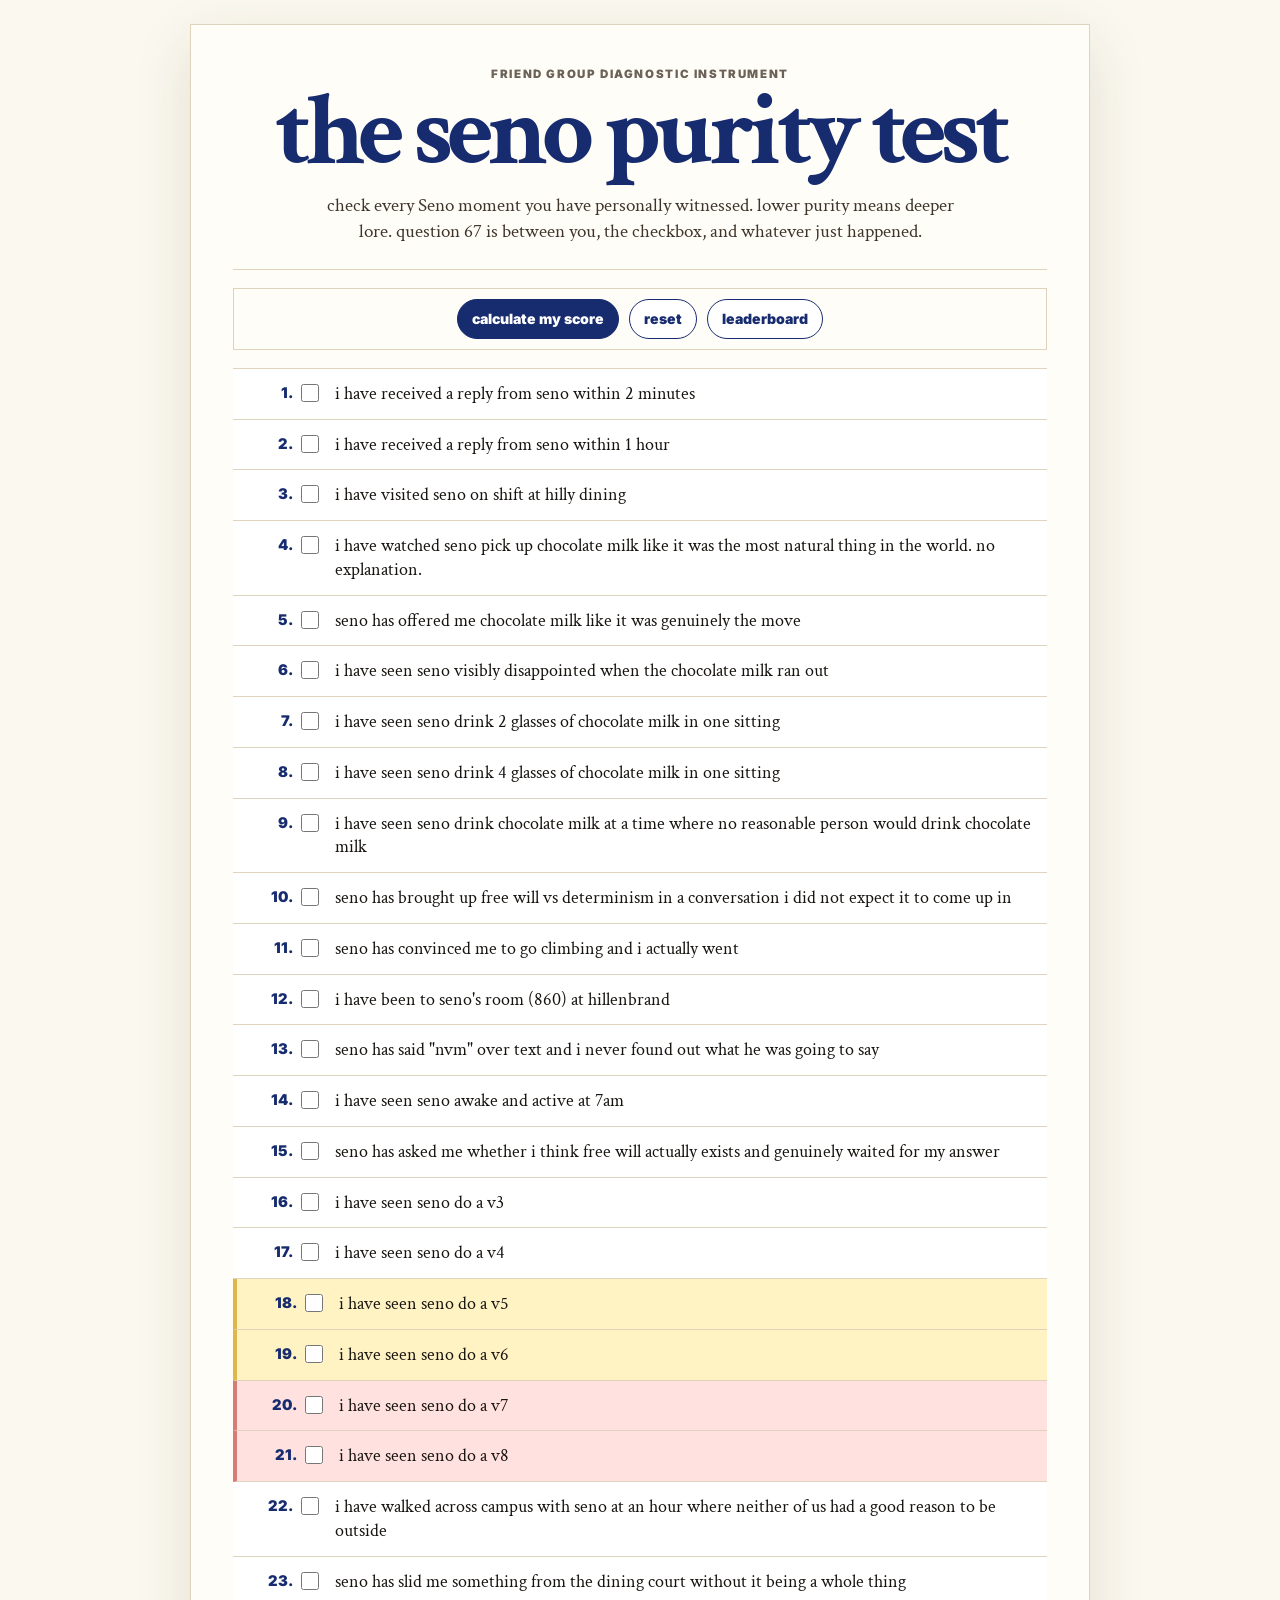
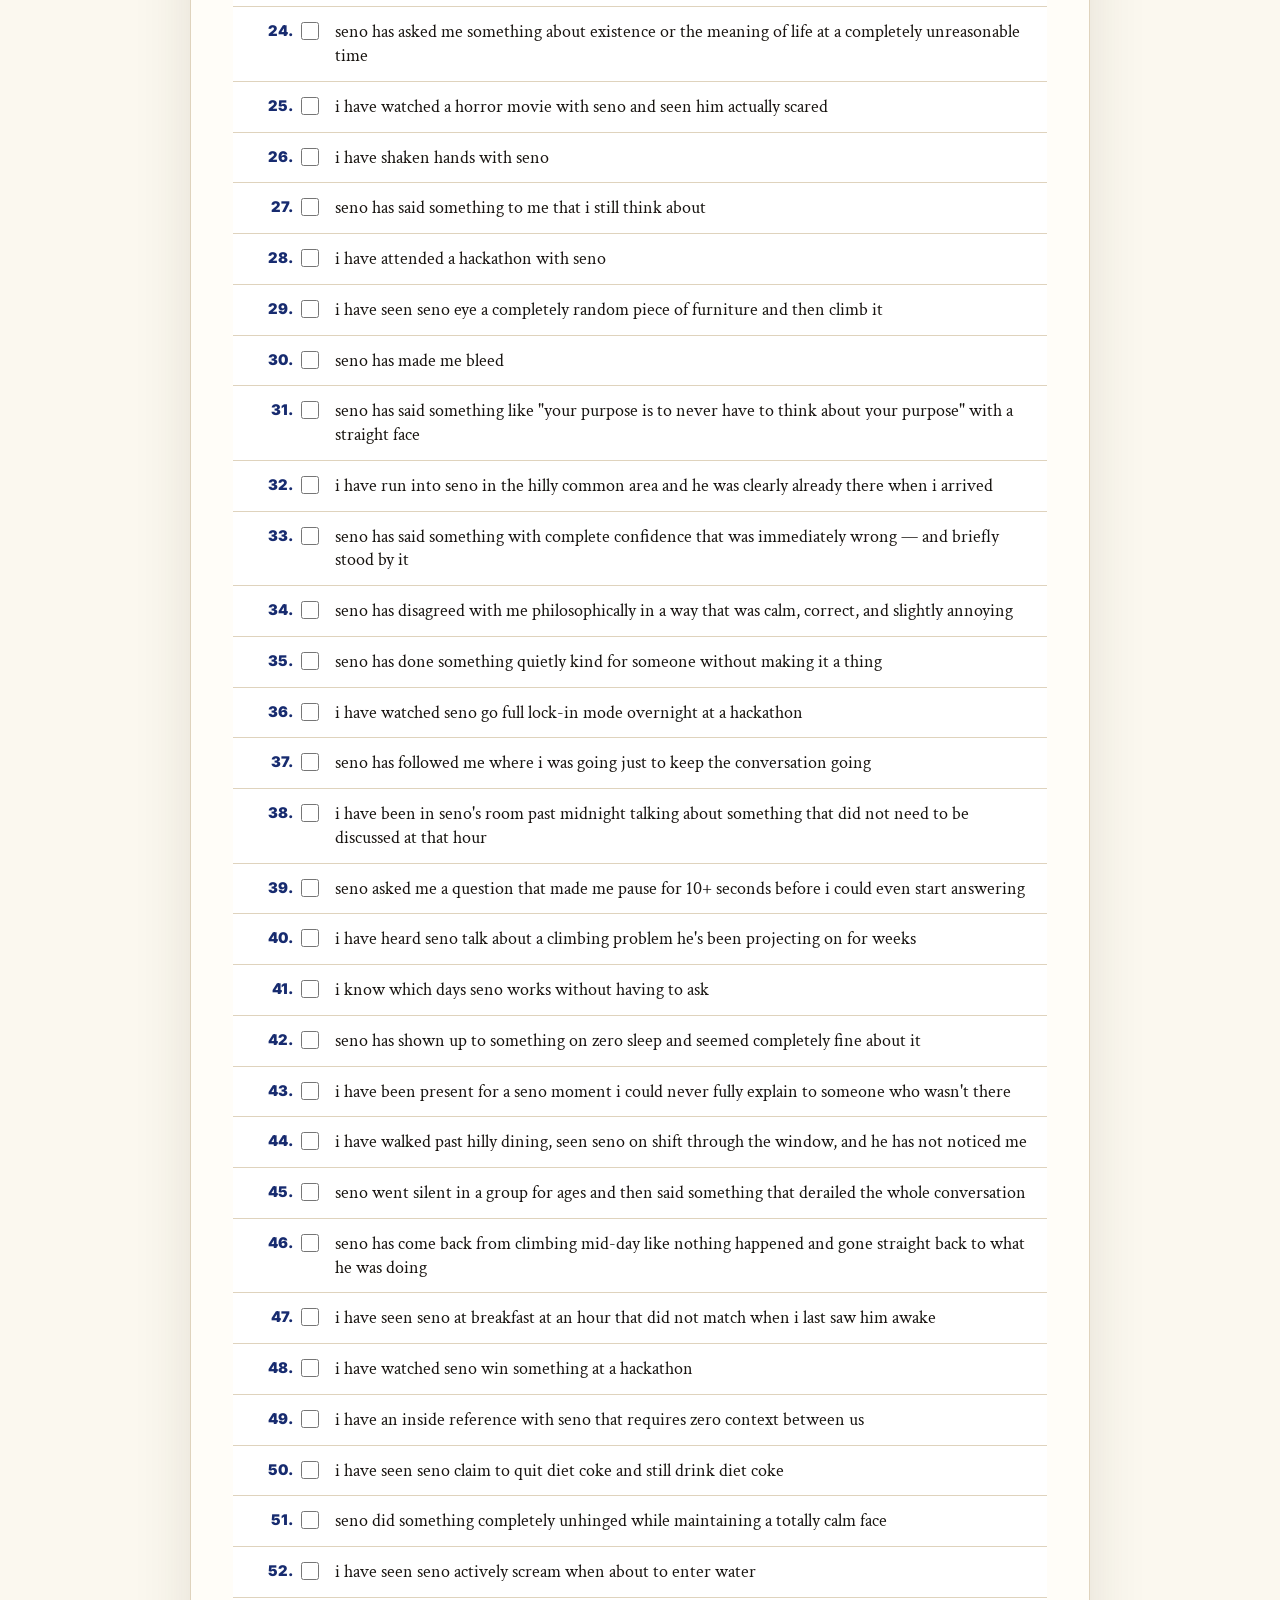
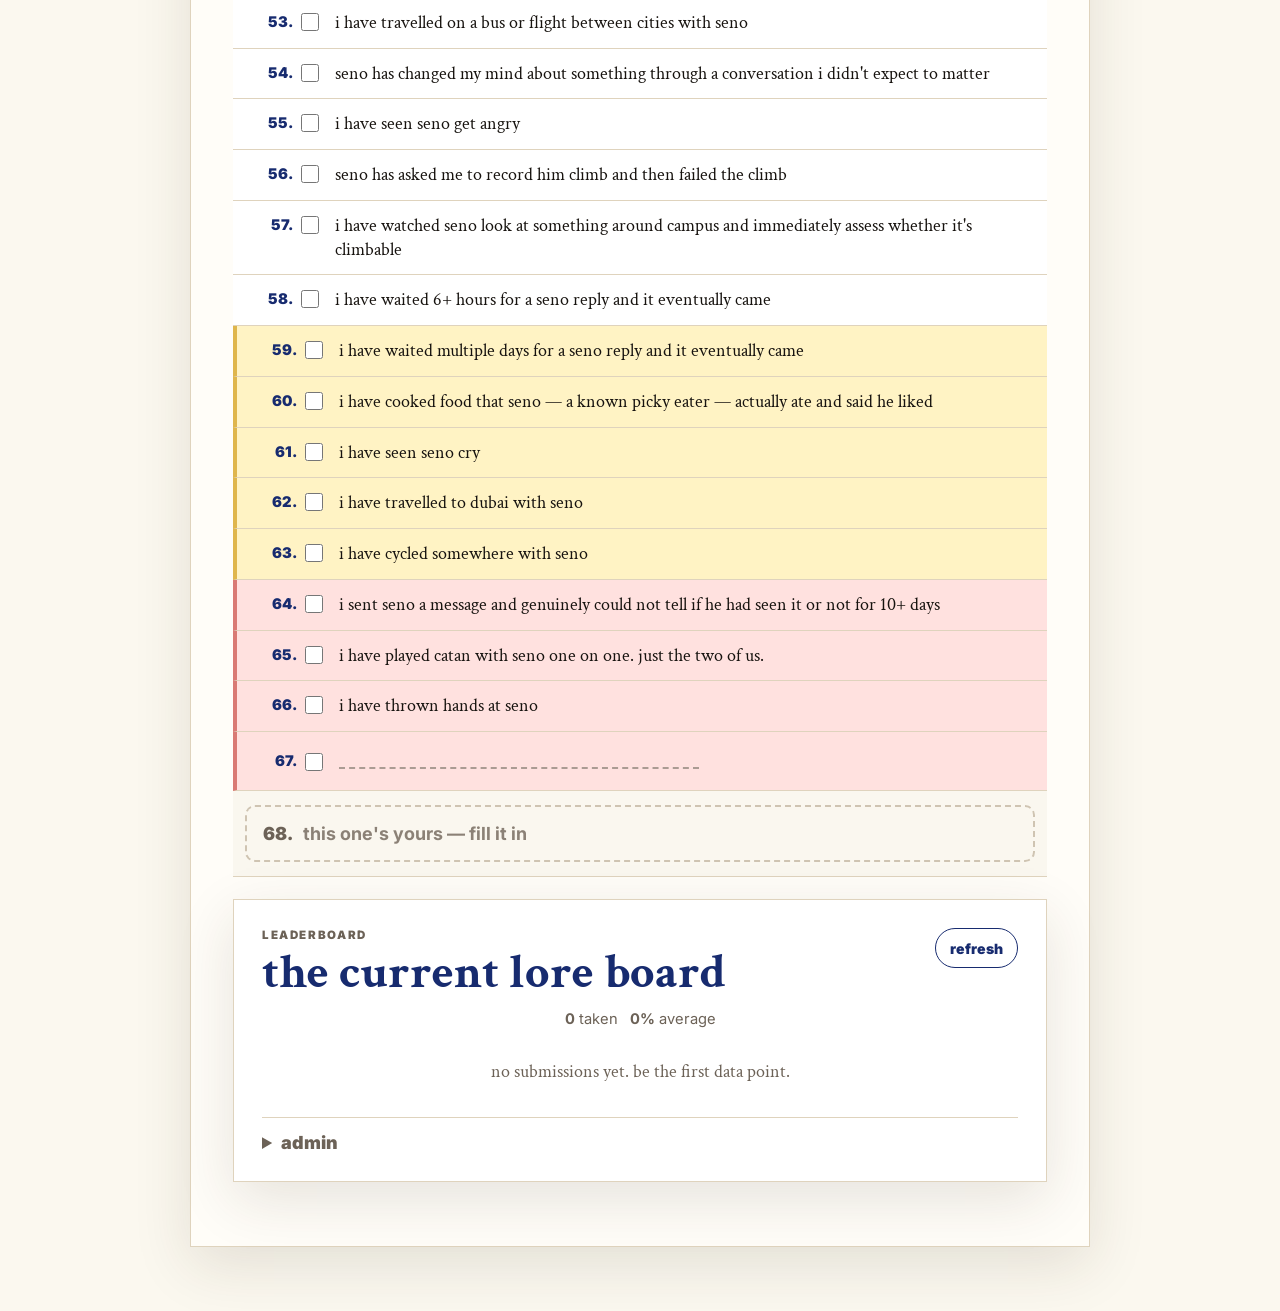
==== commit b148993c: "Restore previous Seno test layout" ====
--- a/index.html
+++ b/index.html
@@ -10,7 +10,7 @@
   <link rel="preconnect" href="https://fonts.googleapis.com">
   <link rel="preconnect" href="https://fonts.gstatic.com" crossorigin>
   <link href="https://fonts.googleapis.com/css2?family=Crimson+Text:wght@400;600;700&family=Inter:wght@500;700;900&display=swap" rel="stylesheet">
-  <link rel="stylesheet" href="styles.css?v=forms-clean" />
+  <link rel="stylesheet" href="styles.css?v=q67empty" />
 </head>
 <body>
   <main class="page-shell">
@@ -51,7 +51,7 @@
         <button id="copyTextBtn" class="button" type="button">copy text</button>
       </div>
       <textarea id="shareText" readonly aria-label="copyable share text"></textarea>
-      <p class="tiny-note">The leaderboard is saved locally in this static version. Supabase can be wired later if you want a shared public board.</p>
+      <p class="tiny-note">The share link works as a static GitHub Pages link. Database mode can be wired to Supabase once a project URL and anon key are added.</p>
     </section>
 
     <section id="leaderboard" class="leaderboard-card">
@@ -72,6 +72,7 @@
         <label for="adminPassword">password</label>
         <input id="adminPassword" type="password" placeholder="enter admin password" />
         <button id="unlockAdminBtn" class="button" type="button">unlock delete controls</button>
+        <p class="tiny-note">Static fallback password is set in the code for this lo-fi version. Supabase can enforce real deletes later.</p>
       </details>
     </section>
   </main>
@@ -85,6 +86,6 @@
     </li>
   </template>
 
-  <script src="script.js?v=forms-clean"></script>
+  <script src="script.js?v=q67empty"></script>
 </body>
 </html>
--- a/styles.css
+++ b/styles.css
@@ -1,16 +1,15 @@
 :root {
-  --ink: #202124;
-  --muted: #5f6368;
-  --paper: #ffffff;
-  --page: #f8fafd;
-  --line: #dadce0;
-  --purple: #673ab7;
-  --purple-dark: #4a148c;
-  --amber: #fff8e1;
-  --amber-line: #f6c453;
-  --red-soft: #fce8e6;
-  --red-line: #d93025;
-  --shadow: 0 2px 8px rgba(60,64,67,.12);
+  --ink: #17130f;
+  --muted: #6c6257;
+  --paper: #fffdf8;
+  --line: #dfd3bd;
+  --soft: #f6efe3;
+  --amber: #fff3c4;
+  --amber-line: #dfb64c;
+  --red-soft: #ffe1df;
+  --red-line: #d97a74;
+  --blue: #172b6f;
+  --shadow: 0 18px 55px rgba(55, 42, 26, .12);
 }
 
 * { box-sizing: border-box; }
@@ -19,54 +18,51 @@
   margin: 0;
   min-height: 100vh;
   color: var(--ink);
-  background: var(--page);
-  font-family: Arial, Helvetica, sans-serif;
-  font-size: 16px;
+  background: #fbf8ef;
+  font-family: "Crimson Text", Georgia, serif;
+  font-size: 18px;
 }
 
 .page-shell {
-  width: min(760px, calc(100% - 24px));
-  margin: 18px auto 48px;
-}
-
-.masthead,
-.result-card,
-.leaderboard-card {
+  width: min(900px, calc(100% - 24px));
+  margin: 24px auto 64px;
+  padding: clamp(18px, 4vw, 42px);
   background: var(--paper);
   border: 1px solid var(--line);
-  border-radius: 8px;
   box-shadow: var(--shadow);
 }
 
 .masthead {
-  border-top: 10px solid var(--purple);
-  padding: 28px 26px 22px;
+  text-align: center;
+  padding-bottom: 24px;
+  border-bottom: 1px solid var(--line);
 }
 
 .kicker, .eyebrow {
   margin: 0 0 8px;
   color: var(--muted);
+  font-family: Inter, Arial, sans-serif;
   font-size: .72rem;
-  font-weight: 700;
-  letter-spacing: .08em;
+  font-weight: 900;
+  letter-spacing: .14em;
   text-transform: uppercase;
 }
 
 h1, h2 { margin: 0; }
 h1 {
-  color: var(--ink);
-  font-family: "Crimson Text", Georgia, serif;
-  font-size: clamp(2.6rem, 9vw, 4.7rem);
-  line-height: .92;
+  color: var(--blue);
+  font-size: clamp(3rem, 8vw, 6.5rem);
+  line-height: .86;
+  letter-spacing: -.055em;
   text-transform: lowercase;
 }
 
 .subtitle {
-  max-width: 620px;
-  margin: 14px 0 0;
-  color: var(--muted);
-  font-size: 1rem;
-  line-height: 1.45;
+  max-width: 640px;
+  margin: 16px auto 0;
+  color: #3f342a;
+  font-size: 1.2rem;
+  line-height: 1.35;
 }
 
 .controls {
@@ -74,282 +70,302 @@
   top: 8px;
   z-index: 4;
   display: flex;
-  gap: 8px;
+  gap: 10px;
   justify-content: center;
   flex-wrap: wrap;
-  margin: 12px 0;
+  margin: 18px 0;
   padding: 10px;
-  background: rgba(248,250,253,.92);
-  border: 1px solid var(--line);
-  border-radius: 8px;
-  backdrop-filter: blur(8px);
+  background: rgba(255,253,248,.92);
+  border: 1px solid var(--line);
+  backdrop-filter: blur(10px);
 }
 
 .button {
   display: inline-flex;
   align-items: center;
   justify-content: center;
-  min-height: 38px;
-  padding: 8px 14px;
-  border: 1px solid #c7c9cc;
-  border-radius: 4px;
+  min-height: 40px;
+  padding: 9px 14px;
+  border: 1px solid var(--blue);
+  border-radius: 999px;
   background: #fff;
-  color: #3c4043;
-  font-weight: 700;
-  font-size: .9rem;
+  color: var(--blue);
+  font-family: Inter, Arial, sans-serif;
+  font-weight: 900;
+  font-size: .88rem;
   text-decoration: none;
   cursor: pointer;
-  transition: transform .12s ease, box-shadow .12s ease, background .12s ease;
-}
-.button.primary {
-  background: var(--purple);
-  border-color: var(--purple);
-  color: #fff;
-}
-.button:hover {
-  transform: translateY(-1px);
-  box-shadow: 0 2px 6px rgba(60,64,67,.18);
-}
+}
+.button.primary { background: var(--blue); color: #fff; }
+.button:hover { transform: translateY(-1px); }
 
 .question-list {
   margin: 0;
   padding: 0;
   list-style: none;
-  counter-reset: question;
+  counter-reset: q;
+  border-top: 1px solid var(--line);
 }
 
 .question-row {
-  counter-increment: question;
-  margin: 10px 0;
+  counter-increment: q;
+  border-bottom: 1px solid var(--line);
   background: #fff;
-  border: 1px solid var(--line);
-  border-radius: 8px;
-  box-shadow: 0 1px 3px rgba(60,64,67,.08);
-  overflow: hidden;
-  transition: transform .12s ease, border-color .12s ease, box-shadow .12s ease, background .12s ease;
-}
-.question-row:hover {
-  transform: translateY(-1px);
-  box-shadow: 0 2px 8px rgba(60,64,67,.14);
-  border-color: #bdc1c6;
-}
-.question-row.rare {
-  background: var(--amber);
-  border-left: 5px solid var(--amber-line);
-}
-.question-row.legendary {
-  background: var(--red-soft);
-  border-left: 5px solid var(--red-line);
-}
+}
+
 .question-row label {
   display: grid;
-  grid-template-columns: 42px 28px 1fr;
-  gap: 10px;
+  grid-template-columns: 48px 26px 1fr;
+  gap: 8px;
   align-items: start;
-  min-height: 54px;
-  padding: 14px 16px;
+  padding: 13px 12px;
   cursor: pointer;
-}
+  line-height: 1.32;
+}
+
 .question-row label::before {
-  content: counter(question) ".";
-  color: var(--muted);
-  font-weight: 700;
+  content: counter(q) ".";
+  color: var(--blue);
+  font-family: Inter, Arial, sans-serif;
+  font-weight: 900;
+  font-size: .92rem;
   text-align: right;
-}
+  padding-top: 2px;
+}
+
 .question-row input {
-  width: 19px;
-  height: 19px;
-  margin: 1px 0 0;
-  accent-color: var(--purple);
-}
-.question-row:has(input:checked) {
-  border-color: #b39ddb;
-  box-shadow: 0 0 0 2px rgba(103,58,183,.11);
-}
-.question-row:has(input:checked) .question-text {
-  color: #3c4043;
-}
-.question-text {
-  line-height: 1.38;
-}
-
-.empty-question {
-  display: inline-block;
-  width: min(330px, 58vw);
-  height: 1.15em;
-  border-bottom: 2px dashed #777;
-  opacity: .68;
-}
-.mystery-67 label::after {
-  content: "optional interpretation field";
-  grid-column: 3;
-  color: var(--muted);
-  font-size: .82rem;
-  margin-top: -4px;
-}
-.q67-photo {
-  display: none;
-  grid-column: 1 / -1;
-  width: min(230px, 82vw);
-  margin: 8px auto 2px;
-  border: 1px solid var(--line);
-  border-radius: 6px;
-  background: #fff;
-  box-shadow: 0 2px 8px rgba(60,64,67,.16);
-  animation: tinyPop .18s ease-out both;
-}
-.mystery-67:has(input:checked) .q67-photo { display: block; }
+  width: 18px;
+  height: 18px;
+  margin: 2px 0 0;
+  accent-color: var(--blue);
+}
+
+.question-row:has(input:checked) { background: #eef2ff; }
+.question-row.rare { background: var(--amber); }
+.question-row.rare:has(input:checked) { background: #ffe7a3; }
+.question-row.legendary { background: var(--red-soft); }
+.question-row.legendary:has(input:checked) { background: #ffc9c5; }
+.question-row.rare { border-left: 4px solid var(--amber-line); }
+.question-row.legendary { border-left: 4px solid var(--red-line); }
+.question-row:hover { filter: brightness(.99); }
 
 .custom-row {
-  background: #fafafa;
-  border: 1px dashed #b7b7b7;
-  box-shadow: none;
-}
-.custom-row:hover { transform: none; box-shadow: none; }
+  padding: 14px 12px;
+  background: #faf7ef;
+}
 .custom-box {
-  display: grid;
-  grid-template-columns: 42px 1fr;
+  display: flex;
   gap: 10px;
   align-items: center;
-  min-height: 52px;
-  padding: 14px 16px;
-  color: var(--muted);
-}
-.custom-number {
+  padding: 16px;
+  color: #8b8176;
+  border: 2px dashed #cfc4b2;
+  border-radius: 10px;
+  font-family: Inter, Arial, sans-serif;
   font-weight: 700;
-  text-align: right;
-}
-.custom-box span:last-child {
-  display: block;
-  border-bottom: 2px dashed #aaa;
-  padding-bottom: 3px;
-}
-
-.result-card,
-.leaderboard-card {
-  margin: 16px 0;
-  padding: 22px;
-}
+}
+.custom-number { color: var(--muted); font-weight: 900; }
+
+.result-card, .leaderboard-card {
+  margin: 22px 0;
+  padding: clamp(18px, 3vw, 28px);
+  background: #fff;
+  border: 1px solid var(--line);
+  box-shadow: var(--shadow);
+  text-align: center;
+}
+
 .result-card h2 {
-  color: var(--purple-dark);
-  font-size: clamp(2rem, 8vw, 4rem);
-  line-height: 1;
-}
+  color: var(--blue);
+  font-family: Inter, Arial, sans-serif;
+  font-size: clamp(2.5rem, 10vw, 5.8rem);
+  line-height: .92;
+}
+
 .big-score {
   margin: 8px 0;
-  color: var(--muted);
-  font-size: 1.1rem;
-  font-weight: 700;
-}
+  color: #3f342a;
+  font-family: Inter, Arial, sans-serif;
+  font-weight: 900;
+}
+
 .verdict {
-  margin: 12px 0 0;
-  color: var(--ink);
-  font-family: "Crimson Text", Georgia, serif;
-  font-size: 1.45rem;
-  font-weight: 700;
-}
+  margin: 10px auto 0;
+  max-width: 560px;
+  color: #3f342a;
+  font-size: 1.35rem;
+  line-height: 1.25;
+}
+
 .name-row {
   display: grid;
   gap: 6px;
-  margin: 18px 0 12px;
-}
-.name-row label,
-.admin-box label {
-  color: var(--muted);
-  font-size: .85rem;
-  font-weight: 700;
-}
+  max-width: 360px;
+  margin: 18px auto 12px;
+  text-align: left;
+  color: var(--muted);
+  font-family: Inter, Arial, sans-serif;
+  font-size: .82rem;
+  font-weight: 800;
+}
+
 input[type="text"], input[type="password"], #nameInput, textarea {
   width: 100%;
   border: 1px solid var(--line);
-  border-radius: 4px;
-  padding: 10px;
+  border-radius: 8px;
+  padding: 10px 12px;
+  background: #fffdf8;
+  color: var(--ink);
   font: inherit;
-  background: #fff;
-}
+}
+
+.share-row {
+  display: flex;
+  gap: 10px;
+  justify-content: center;
+  flex-wrap: wrap;
+  margin: 12px 0;
+}
+
 textarea {
-  min-height: 86px;
+  min-height: 82px;
   resize: vertical;
-  margin-top: 12px;
-}
-.share-row,
-.section-head,
+  font-size: .96rem;
+}
+
+.tiny-note {
+  margin: 10px auto 0;
+  max-width: 620px;
+  color: var(--muted);
+  font-family: Inter, Arial, sans-serif;
+  font-size: .78rem;
+  line-height: 1.35;
+}
+
+.section-head {
+  display: flex;
+  justify-content: space-between;
+  gap: 14px;
+  align-items: start;
+  text-align: left;
+  margin-bottom: 14px;
+}
+.section-head h2 {
+  color: var(--blue);
+  font-size: clamp(1.8rem, 5vw, 3rem);
+  line-height: .95;
+}
+
 .stats {
   display: flex;
+  gap: 12px;
+  justify-content: center;
   flex-wrap: wrap;
+  margin-bottom: 14px;
+  color: var(--muted);
+  font-family: Inter, Arial, sans-serif;
+  font-size: .92rem;
+}
+
+.board-rows { display: grid; gap: 8px; text-align: left; }
+.board-row {
+  display: grid;
+  grid-template-columns: 58px minmax(100px,1fr) 86px minmax(150px,1.4fr) auto;
   gap: 10px;
   align-items: center;
-  justify-content: space-between;
-}
-.tiny-note {
-  margin: 10px 0 0;
-  color: var(--muted);
-  font-size: .84rem;
-}
-.stats {
-  justify-content: flex-start;
-  color: var(--muted);
-  margin: 12px 0;
-}
-.stats span {
-  padding: 8px 10px;
-  border: 1px solid var(--line);
+  padding: 11px 12px;
+  border: 1px solid var(--line);
+  border-radius: 10px;
+  background: #fffdf8;
+}
+.rank { color: var(--blue); font-family: Inter, Arial, sans-serif; font-weight: 900; }
+.rank-1 { background: #fff4bf; border-color: #dfb64c; }
+.rank-2 { background: #f2f3f5; border-color: #bbc0c9; }
+.rank-3 { background: #f8e3cb; border-color: #c88d4c; }
+.who, .score { display: grid; gap: 2px; }
+.who strong, .score strong { font-family: Inter, Arial, sans-serif; }
+.who span, .score span, .board-verdict { color: var(--muted); font-size: .92rem; }
+.delete-btn {
+  border: 1px solid var(--red-line);
   border-radius: 999px;
-  background: #fafafa;
-}
-.board-rows {
-  display: grid;
-  gap: 8px;
-}
-.board-row {
-  display: grid;
-  grid-template-columns: 38px 1fr auto;
-  gap: 10px;
+  background: #fff;
+  color: #9a332d;
+  padding: 6px 9px;
+  cursor: pointer;
+}
+.empty-board { text-align: center; color: var(--muted); }
+.admin-box {
+  margin-top: 16px;
+  padding-top: 14px;
+  border-top: 1px solid var(--line);
+  color: var(--muted);
+  text-align: left;
+}
+.admin-box summary { cursor: pointer; font-family: Inter, Arial, sans-serif; font-weight: 900; }
+.admin-box input { margin: 8px 8px 8px 0; max-width: 260px; }
+.hidden { display: none !important; }
+
+.empty-question {
+  display: inline-block;
+  width: min(360px, 62vw);
+  height: 1.25em;
+  border-bottom: 2px dashed #8b8176;
+  opacity: .72;
+}
+
+.mystery-67 label {
+  min-height: 58px;
   align-items: center;
-  padding: 10px;
-  border: 1px solid var(--line);
-  border-radius: 6px;
-  background: #fff;
-}
-.board-row.top-1 { border-left: 5px solid #f4b400; }
-.board-row.top-2 { border-left: 5px solid #9aa0a6; }
-.board-row.top-3 { border-left: 5px solid #b87333; }
-.rank { font-weight: 900; color: var(--purple-dark); }
-.board-meta { color: var(--muted); font-size: .84rem; }
-.admin-box {
-  margin-top: 14px;
-  padding-top: 10px;
-  border-top: 1px solid var(--line);
-}
-.admin-box summary { cursor: pointer; color: var(--muted); font-weight: 700; }
-.delete-btn { margin-left: 8px; color: var(--red-line); }
-
-.hidden { display: none !important; }
-
-body.juggle-shake { animation: juggleShake .55s cubic-bezier(.36,.07,.19,.97) both; }
+}
+
+.mystery-67 .question-text::after {
+  content: "";
+}
+
+.q67-photo {
+  display: none;
+  width: min(320px, calc(100% - 72px));
+  margin: 0 12px 14px 82px;
+  border: 6px solid #fff;
+  border-bottom-width: 18px;
+  border-radius: 8px;
+  box-shadow: 0 16px 36px rgba(55, 42, 26, .22);
+  transform: rotate(-2deg);
+}
+
+.mystery-67:has(input:checked) .q67-photo {
+  display: block;
+  animation: photoPop .32s ease-out;
+}
+
+body.juggle-shake {
+  animation: juggleShake .58s cubic-bezier(.36,.07,.19,.97) 0s 2;
+}
+
 @keyframes juggleShake {
   0%, 100% { transform: translateX(0) rotate(0deg); }
-  10% { transform: translateX(-16px) rotate(-.5deg); }
-  20% { transform: translateX(16px) rotate(.5deg); }
-  30% { transform: translateX(-22px) rotate(-.8deg); }
-  40% { transform: translateX(22px) rotate(.8deg); }
-  50% { transform: translateX(-16px) rotate(-.5deg); }
-  60% { transform: translateX(16px) rotate(.5deg); }
-  75% { transform: translateX(-8px) rotate(-.2deg); }
-  90% { transform: translateX(8px) rotate(.2deg); }
-}
-@keyframes tinyPop {
-  from { opacity: 0; transform: scale(.96); }
-  to { opacity: 1; transform: scale(1); }
+  10% { transform: translateX(-22px) rotate(-1.2deg); }
+  20% { transform: translateX(22px) rotate(1.2deg); }
+  30% { transform: translateX(-18px) rotate(-.9deg); }
+  40% { transform: translateX(18px) rotate(.9deg); }
+  50% { transform: translateX(-14px) rotate(-.7deg); }
+  60% { transform: translateX(14px) rotate(.7deg); }
+  70% { transform: translateX(-9px) rotate(-.35deg); }
+  80% { transform: translateX(9px) rotate(.35deg); }
+}
+
+@keyframes photoPop {
+  from { opacity: 0; transform: scale(.92) rotate(-7deg); }
+  to { opacity: 1; transform: scale(1) rotate(-2deg); }
 }
 
 @media (max-width: 700px) {
-  .page-shell { width: min(100% - 16px, 760px); margin-top: 8px; }
-  .masthead { padding: 22px 18px 18px; }
+  body { font-size: 17px; }
+  .page-shell { width: min(100% - 10px, 900px); margin-top: 6px; padding: 16px 10px; }
   .controls { position: static; }
-  .question-row label { grid-template-columns: 34px 24px 1fr; padding: 13px 10px; }
-  .share-row, .section-head { align-items: stretch; }
-  .button { width: 100%; }
-  .board-row { grid-template-columns: 32px 1fr; }
-  .board-row > strong:last-child { grid-column: 2; }
-}
+  .question-row label { grid-template-columns: 34px 24px 1fr; padding: 12px 8px; }
+  .board-row { grid-template-columns: 42px 1fr 70px; }
+  .board-verdict { grid-column: 2 / -1; }
+  .delete-btn { grid-column: 2 / -1; justify-self: start; }
+  .section-head { display: grid; }
+}
